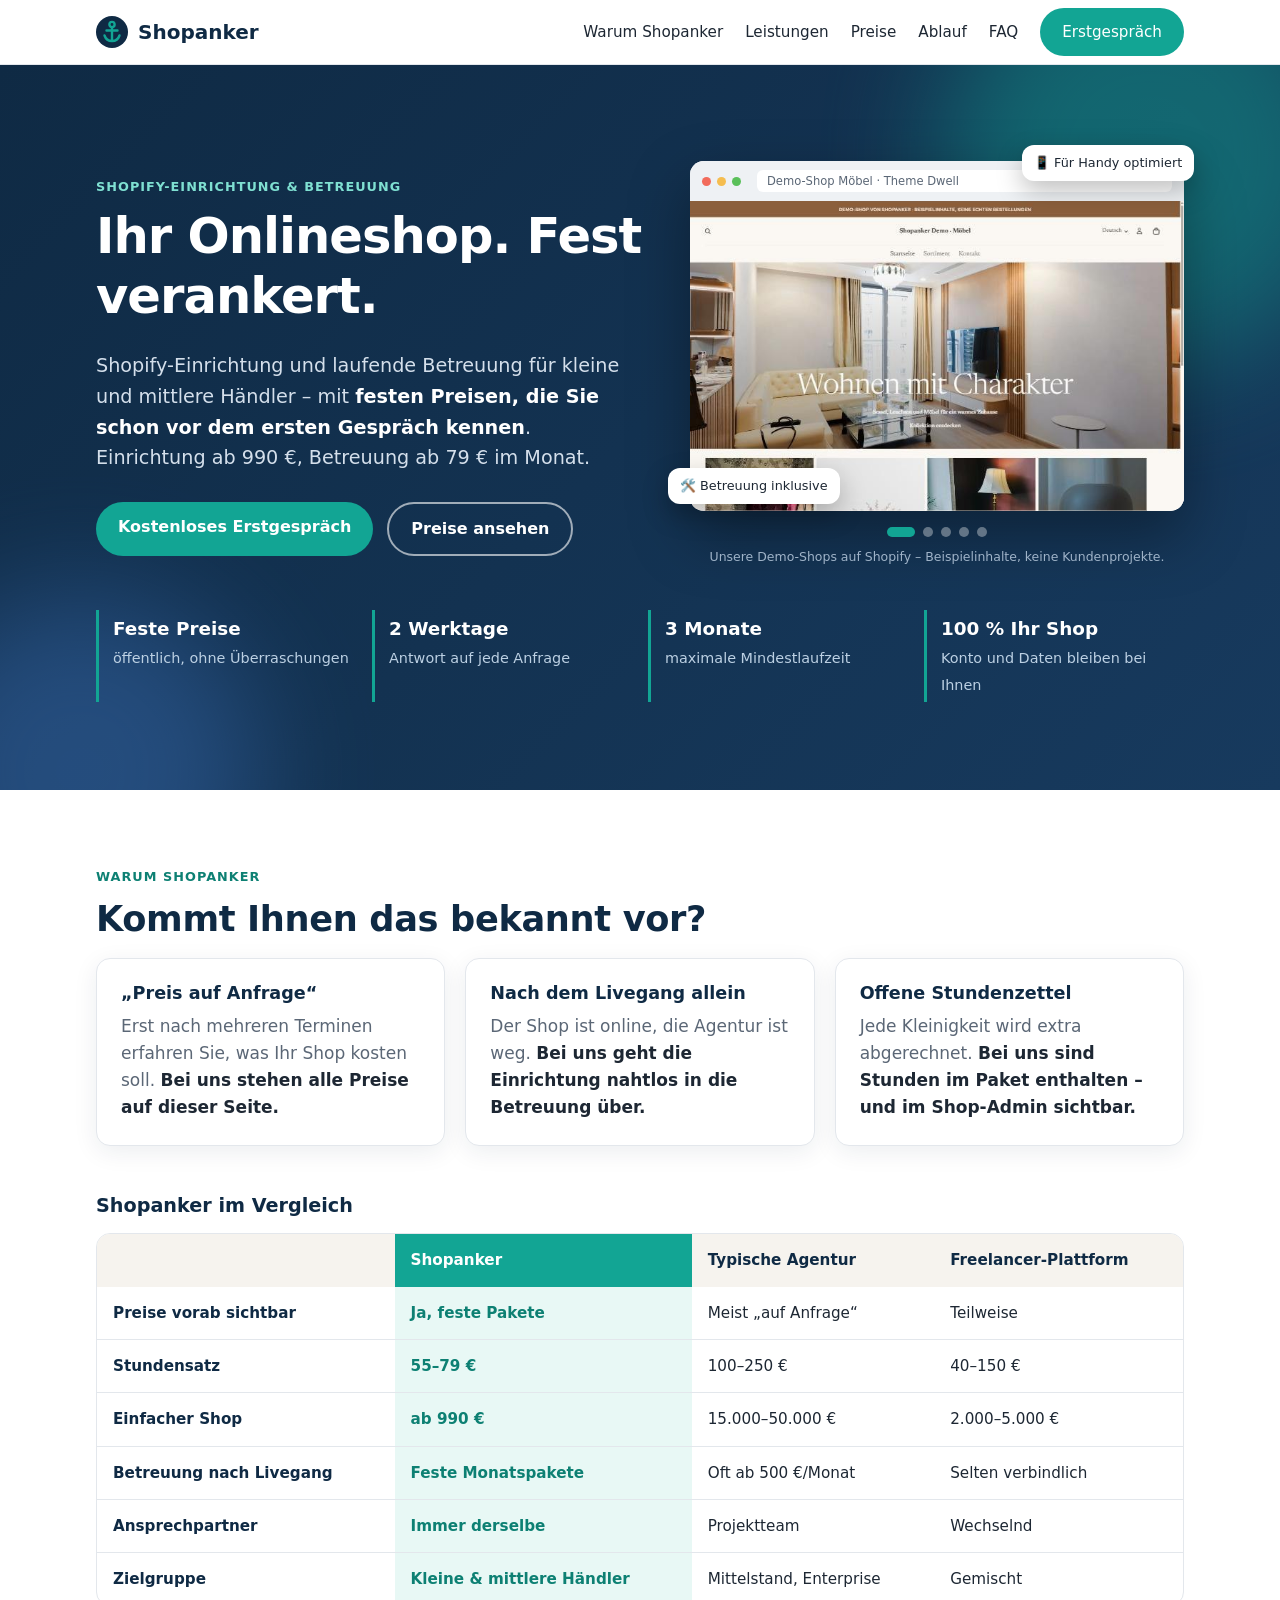
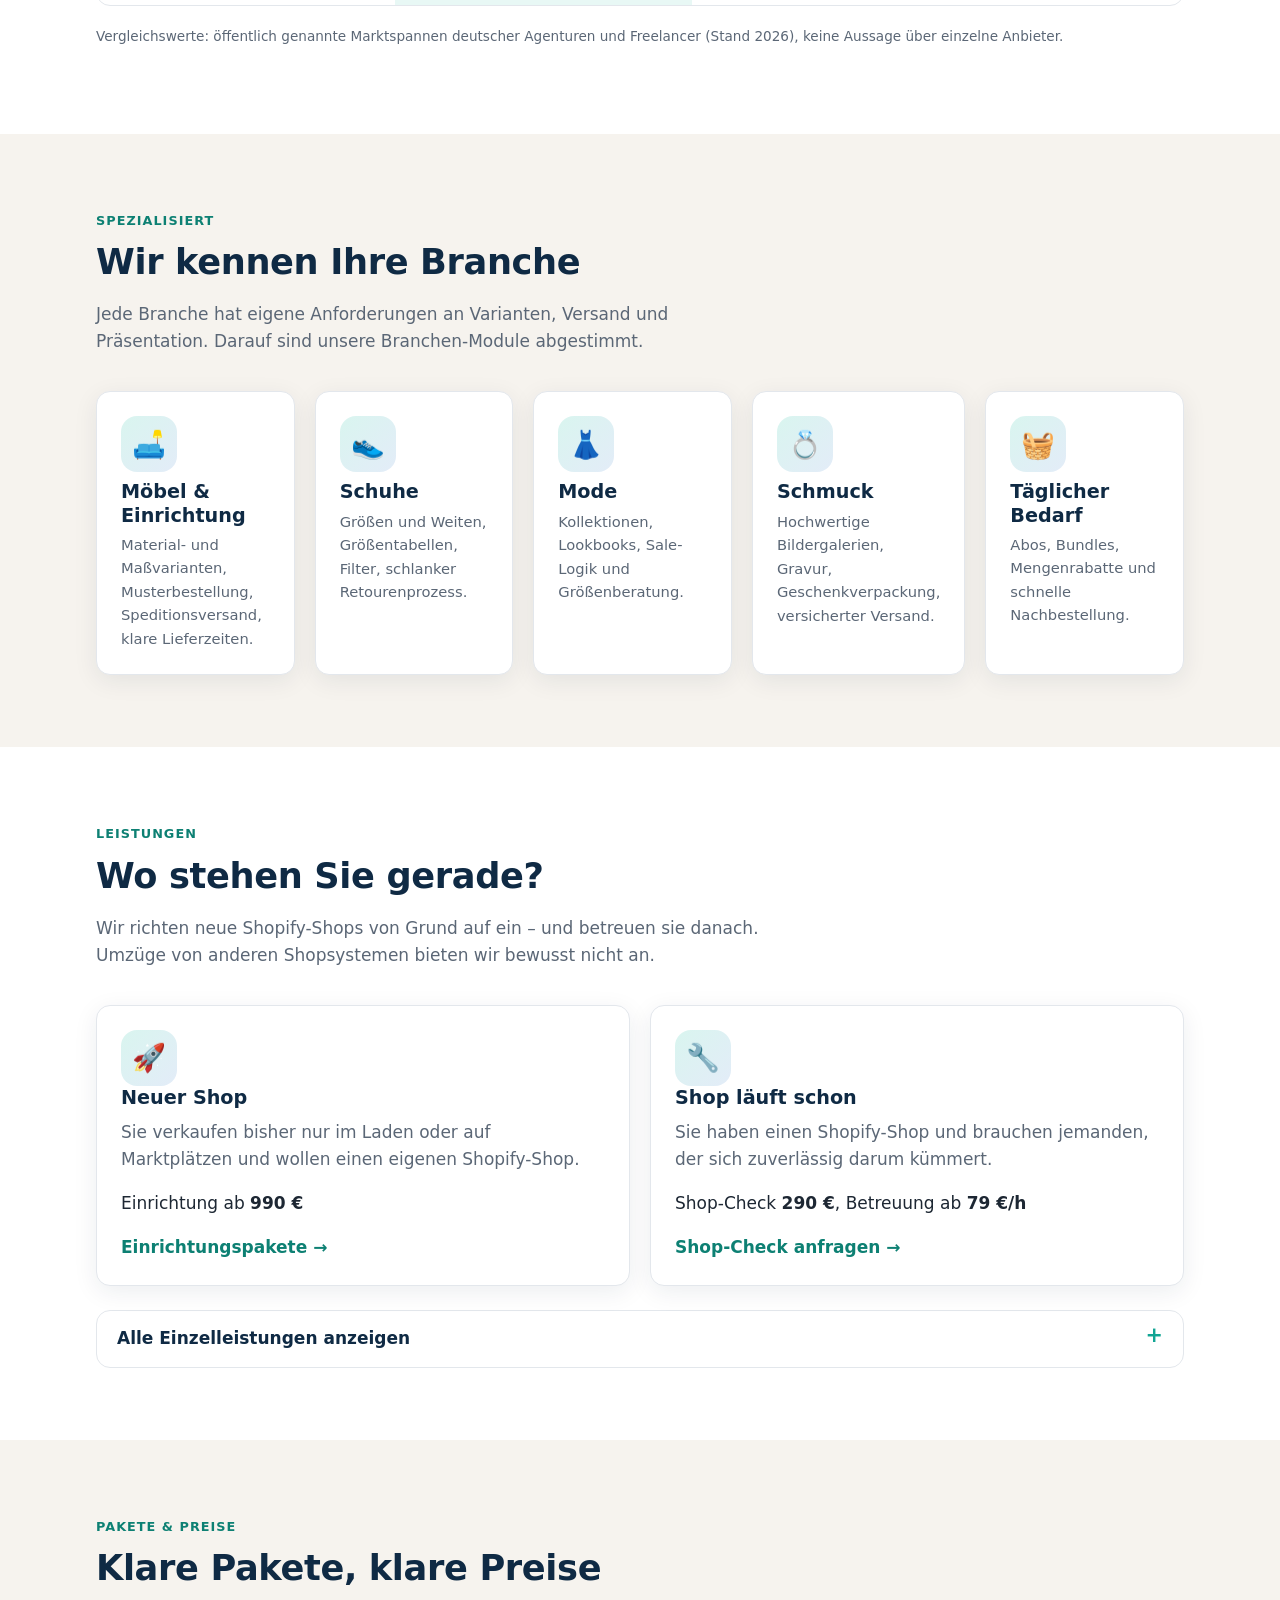
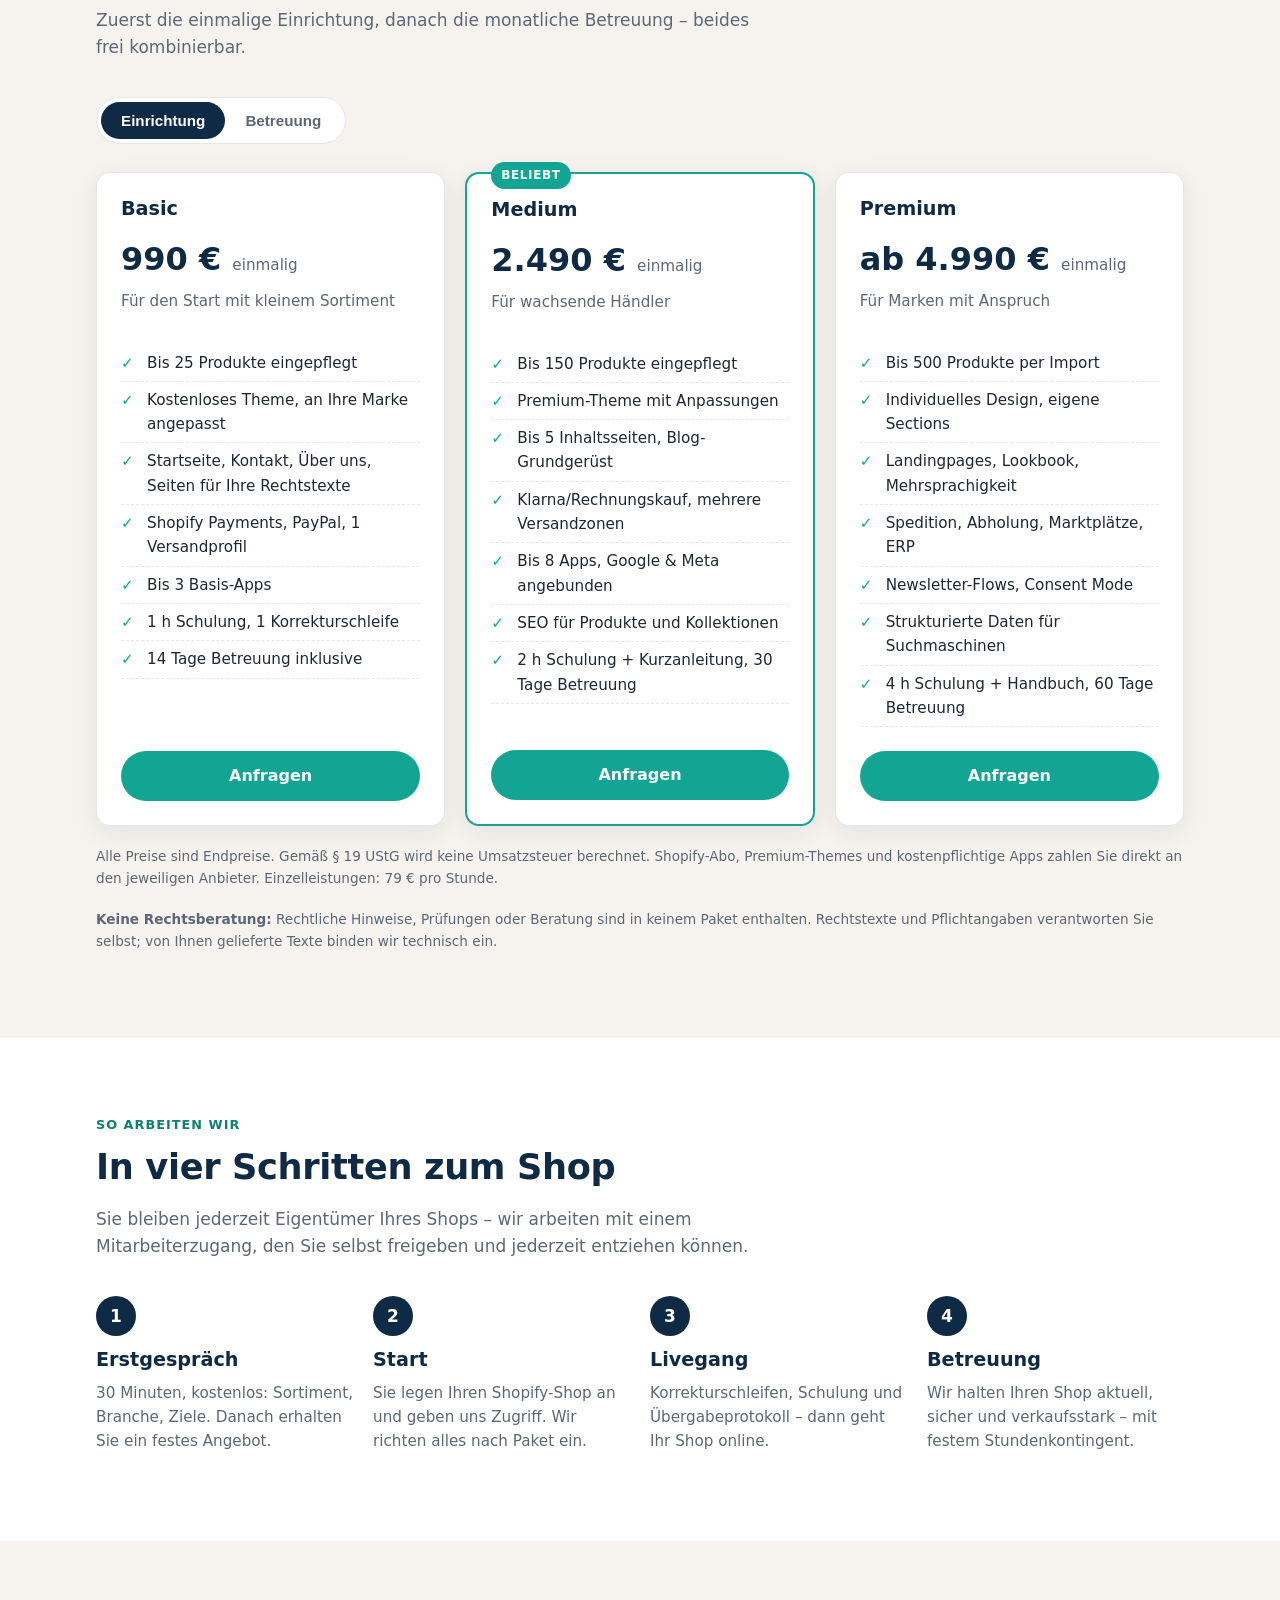
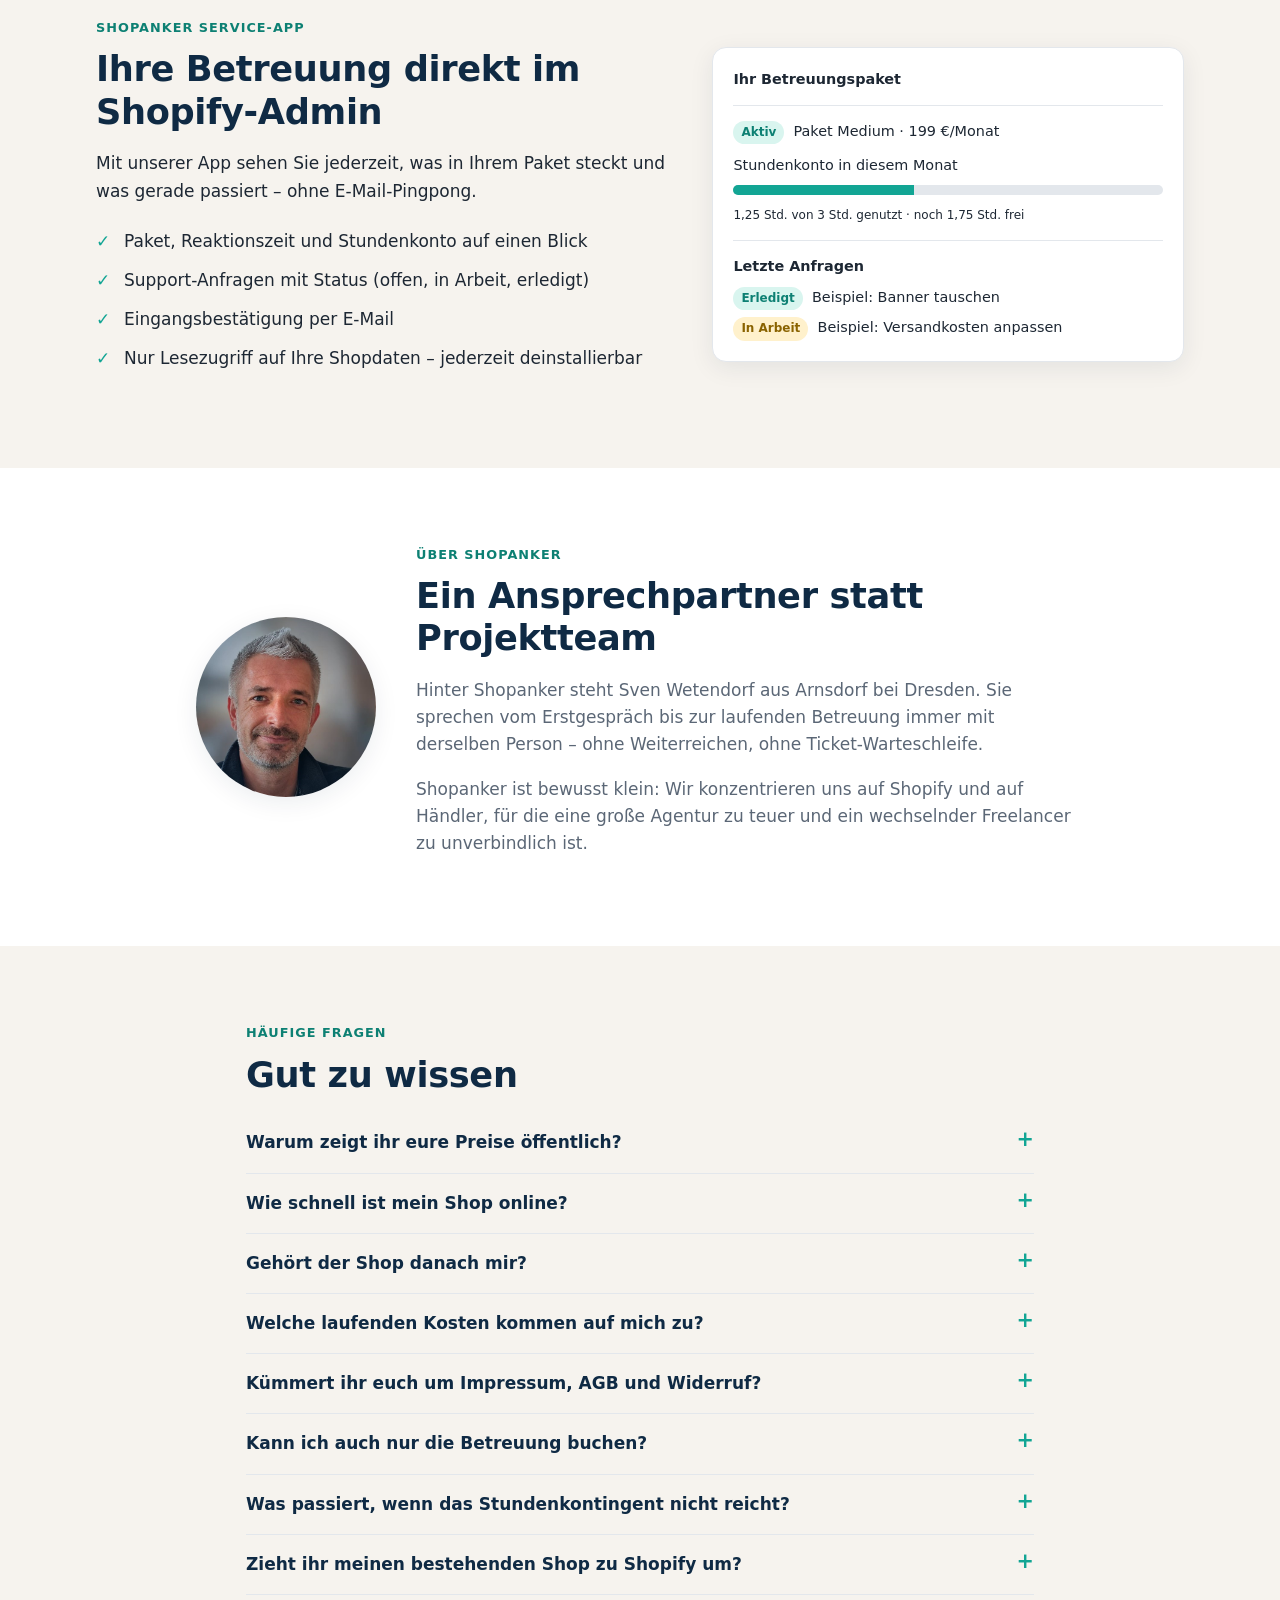
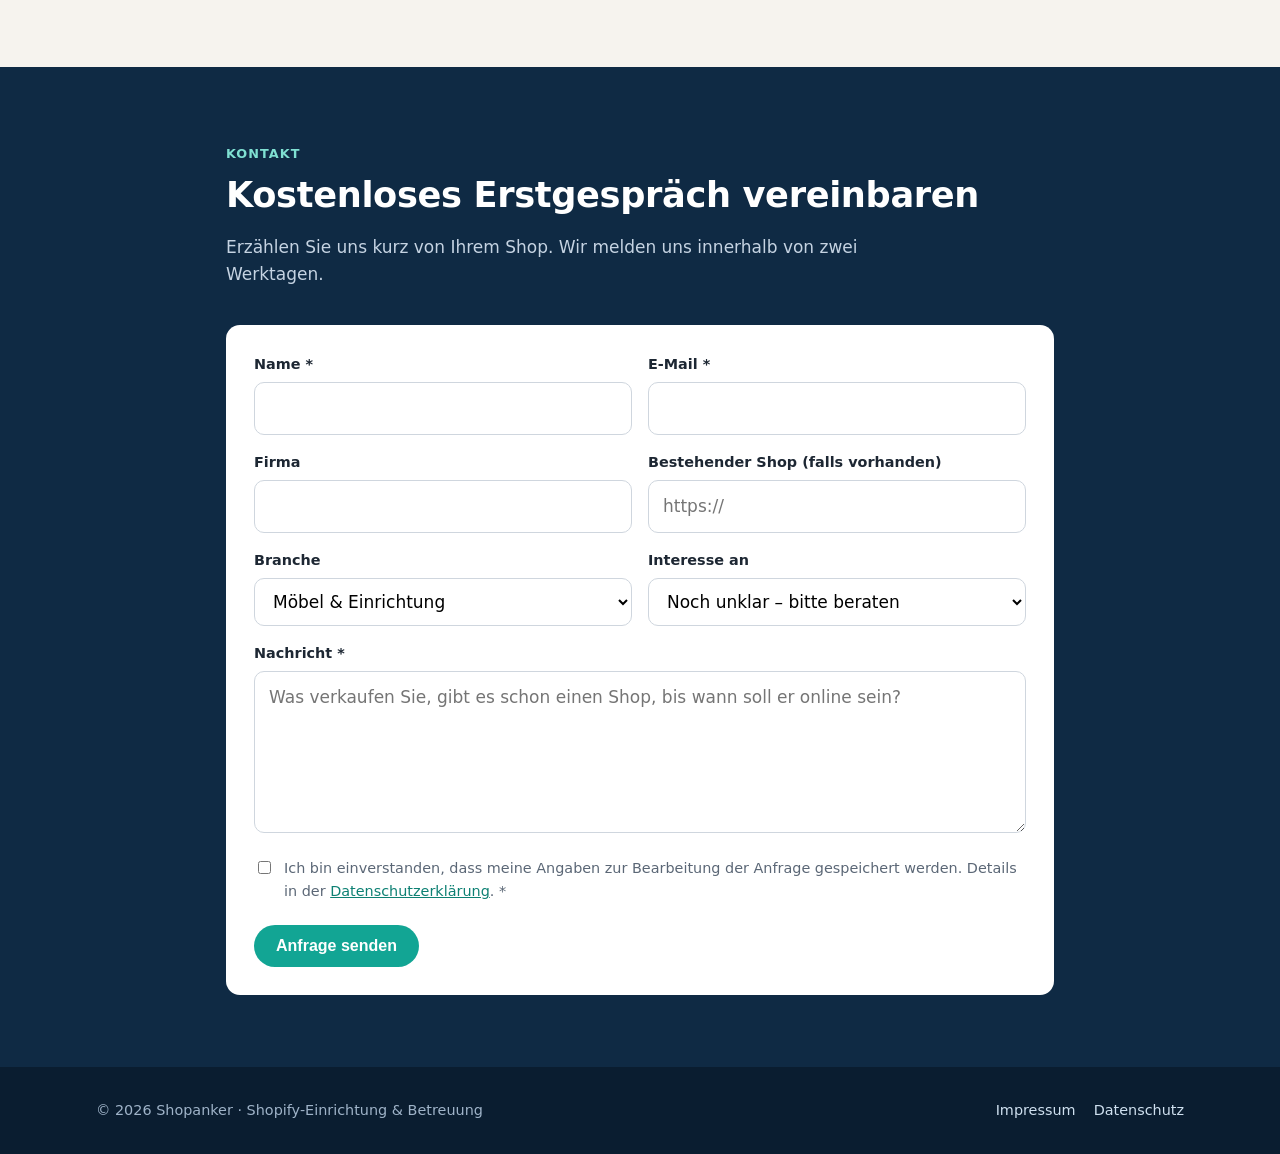
==== index.html @ 1b74cfa7 "Porträt gespiegelt Co-Authored-By: Claude Opus 5.5 <noreply@anthropic.com>" ====
<!doctype html>
<html lang="de">
<head>
  <meta charset="utf-8">
  <meta name="viewport" content="width=device-width, initial-scale=1">
  <title>Shopanker – Shopify-Shops einrichten & betreuen</title>
  <meta name="description" content="Shopanker richtet Ihren Shopify-Shop ein und betreut ihn danach zuverlässig – mit festen Paketpreisen. Spezialisiert auf Möbel, Schuhe, Mode, Schmuck und Dinge des täglichen Bedarfs.">
  <meta name="theme-color" content="#0f2a44">
  <!-- noindex entfernen, sobald Impressum und Datenschutz vollständig sind -->
  <meta name="robots" content="noindex">
  <link rel="icon" href="favicon.svg" type="image/svg+xml">
  <link rel="stylesheet" href="style.css?v=4">
  <meta property="og:type" content="website">
  <meta property="og:locale" content="de_DE">
  <meta property="og:title" content="Shopanker – Shopify-Shops einrichten & betreuen zu festen Preisen">
  <meta property="og:description" content="Shopify-Einrichtung ab 990 €, Betreuung ab 79 €/Monat. Transparente Pakete für Möbel, Schuhe, Mode, Schmuck und Dinge des täglichen Bedarfs.">
  <meta property="og:url" content="https://sven6678.github.io/shopanker-website/">
  <script type="application/ld+json">
  {
    "@context": "https://schema.org",
    "@type": "ProfessionalService",
    "name": "Shopanker",
    "description": "Einrichtung und Betreuung von Shopify-Onlineshops zu festen Paketpreisen.",
    "url": "https://sven6678.github.io/shopanker-website/",
    "areaServed": ["DE", "AT", "CH"],
    "priceRange": "79 € – 4.990 €",
    "makesOffer": [
      {"@type": "Offer", "name": "Shopify-Einrichtung Basic", "price": "990", "priceCurrency": "EUR"},
      {"@type": "Offer", "name": "Shopify-Einrichtung Medium", "price": "2490", "priceCurrency": "EUR"},
      {"@type": "Offer", "name": "Shopify-Betreuung Basic", "price": "79", "priceCurrency": "EUR"},
      {"@type": "Offer", "name": "Shopify-Betreuung Medium", "price": "199", "priceCurrency": "EUR"},
      {"@type": "Offer", "name": "Shopify-Betreuung Premium", "price": "449", "priceCurrency": "EUR"}
    ]
  }
  </script>
</head>
<body>
<a class="skip" href="#top">Zum Inhalt springen</a>

<header class="site-header">
  <div class="wrap">
    <a class="logo" href="#top" aria-label="Shopanker Startseite">
      <svg viewBox="0 0 32 32" aria-hidden="true"><circle cx="16" cy="16" r="16" fill="#0f2a44"/><g fill="none" stroke="#12a594" stroke-width="2.4" stroke-linecap="round"><circle cx="16" cy="8.5" r="2.6"/><path d="M16 11.2v13.3M10.5 14.5h11M8.5 19.5c1.2 3.6 4.2 5.5 7.5 5.5s6.3-1.9 7.5-5.5"/></g></svg>
      Shopanker
    </a>
    <button class="nav-toggle" aria-label="Menü öffnen" aria-expanded="false" aria-controls="nav">☰</button>
    <nav class="nav" id="nav">
      <a href="#vergleich">Warum Shopanker</a>
      <a href="#leistungen">Leistungen</a>
      <a href="#pakete">Preise</a>
      <a href="#ablauf">Ablauf</a>
      <a href="#faq">FAQ</a>
      <a class="btn" href="#kontakt">Erstgespräch</a>
    </nav>
  </div>
</header>

<main id="top">

<section class="hero">
  <div class="blob b1" aria-hidden="true"></div><div class="blob b2" aria-hidden="true"></div>
  <div class="wrap">
   <div class="hero-grid">
    <div>
    <span class="eyebrow" style="color:#7fe0d2">Shopify-Einrichtung & Betreuung</span>
    <h1>Ihr Onlineshop. Fest verankert.</h1>
    <p class="lead">Shopify-Einrichtung und laufende Betreuung für kleine und mittlere Händler – mit <strong style="color:#fff">festen Preisen, die Sie schon vor dem ersten Gespräch kennen</strong>. Einrichtung ab 990 €, Betreuung ab 79 € im Monat.</p>
    <div class="actions">
      <a class="btn" href="#kontakt">Kostenloses Erstgespräch</a>
      <a class="btn btn-ghost" href="#pakete">Preise ansehen</a>
    </div>
    </div>
    <div class="hero-visual">
      <figure class="browser slider" aria-roledescription="Karussell" aria-label="Demo-Shops von Shopanker">
        <div class="browser-bar"><i></i><i></i><i></i><span class="slide-label" aria-live="polite">Demo-Shop Möbel · Theme Dwell</span></div>
        <div class="slides">
          <img class="active" src="img/demo-moebel.jpg?v=2" width="692" height="433" alt="Startseite des Demo-Shops Möbel (Theme Dwell)" data-label="Demo-Shop Möbel · Theme Dwell">
          <img src="img/demo-schuhe.jpg?v=2" width="692" height="433" alt="Startseite des Demo-Shops Schuhe (Theme Horizon)" data-label="Demo-Shop Schuhe · Theme Horizon" loading="lazy">
          <img src="img/demo-mode.jpg?v=2" width="692" height="433" alt="Startseite des Demo-Shops Mode (Theme Horizon)" data-label="Demo-Shop Mode · Theme Horizon" loading="lazy">
          <img src="img/demo-schmuck.jpg?v=2" width="692" height="433" alt="Startseite des Demo-Shops Schmuck (Theme Dwell)" data-label="Demo-Shop Schmuck · Theme Dwell" loading="lazy">
          <img src="img/demo-alltag.jpg?v=2" width="692" height="433" alt="Startseite des Demo-Shops Täglicher Bedarf (Theme Horizon)" data-label="Demo-Shop Täglicher Bedarf · Theme Horizon" loading="lazy">
        </div>
      </figure>
      <div class="slide-dots" role="group" aria-label="Demo-Shop wählen">
        <button type="button" aria-label="Möbel" aria-current="true"></button>
        <button type="button" aria-label="Schuhe"></button>
        <button type="button" aria-label="Mode"></button>
        <button type="button" aria-label="Schmuck"></button>
        <button type="button" aria-label="Täglicher Bedarf"></button>
      </div>
      <p class="slide-note">Unsere Demo-Shops auf Shopify – Beispielinhalte, keine Kundenprojekte.</p>
      <div class="float f1" aria-hidden="true">📱 Für Handy optimiert</div>
      <div class="float f3" aria-hidden="true">🛠️ Betreuung inklusive</div>
    </div>
   </div>
    <ul class="trust">
      <li><strong>Feste Preise</strong><span>öffentlich, ohne Überraschungen</span></li>
      <li><strong>2 Werktage</strong><span>Antwort auf jede Anfrage</span></li>
      <li><strong>3 Monate</strong><span>maximale Mindestlaufzeit</span></li>
      <li><strong>100 % Ihr Shop</strong><span>Konto und Daten bleiben bei Ihnen</span></li>
    </ul>
  </div>
</section>

<section id="vergleich">
  <div class="wrap">
    <span class="eyebrow">Warum Shopanker</span>
    <h2>Kommt Ihnen das bekannt vor?</h2>
    <div class="grid grid-3 pains">
      <div class="card"><h3>„Preis auf Anfrage“</h3><p>Erst nach mehreren Terminen erfahren Sie, was Ihr Shop kosten soll. <strong>Bei uns stehen alle Preise auf dieser Seite.</strong></p></div>
      <div class="card"><h3>Nach dem Livegang allein</h3><p>Der Shop ist online, die Agentur ist weg. <strong>Bei uns geht die Einrichtung nahtlos in die Betreuung über.</strong></p></div>
      <div class="card"><h3>Offene Stundenzettel</h3><p>Jede Kleinigkeit wird extra abgerechnet. <strong>Bei uns sind Stunden im Paket enthalten – und im Shop-Admin sichtbar.</strong></p></div>
    </div>

    <h3 style="margin-top:48px">Shopanker im Vergleich</h3>
    <div class="table-wrap">
      <table class="compare">
        <thead>
          <tr><th></th><th class="us">Shopanker</th><th>Typische Agentur</th><th>Freelancer-Plattform</th></tr>
        </thead>
        <tbody>
          <tr><th>Preise vorab sichtbar</th><td class="us">Ja, feste Pakete</td><td>Meist „auf Anfrage“</td><td>Teilweise</td></tr>
          <tr><th>Stundensatz</th><td class="us">55–79 €</td><td>100–250 €</td><td>40–150 €</td></tr>
          <tr><th>Einfacher Shop</th><td class="us">ab 990 €</td><td>15.000–50.000 €</td><td>2.000–5.000 €</td></tr>
          <tr><th>Betreuung nach Livegang</th><td class="us">Feste Monatspakete</td><td>Oft ab 500 €/Monat</td><td>Selten verbindlich</td></tr>
          <tr><th>Ansprechpartner</th><td class="us">Immer derselbe</td><td>Projektteam</td><td>Wechselnd</td></tr>
          <tr><th>Zielgruppe</th><td class="us">Kleine &amp; mittlere Händler</td><td>Mittelstand, Enterprise</td><td>Gemischt</td></tr>
        </tbody>
      </table>
    </div>
    <p class="note">Vergleichswerte: öffentlich genannte Marktspannen deutscher Agenturen und Freelancer (Stand 2026), keine Aussage über einzelne Anbieter.</p>
  </div>
</section>

<section id="branchen" class="bg-sand">
  <div class="wrap">
    <span class="eyebrow">Spezialisiert</span>
    <h2>Wir kennen Ihre Branche</h2>
    <p class="section-intro">Jede Branche hat eigene Anforderungen an Varianten, Versand und Präsentation. Darauf sind unsere Branchen-Module abgestimmt.</p>
    <div class="grid grid-5">
      <div class="card branch"><div class="icon">🛋️</div><h3>Möbel & Einrichtung</h3><p>Material- und Maßvarianten, Musterbestellung, Speditionsversand, klare Lieferzeiten.</p></div>
      <div class="card branch"><div class="icon">👟</div><h3>Schuhe</h3><p>Größen und Weiten, Größentabellen, Filter, schlanker Retourenprozess.</p></div>
      <div class="card branch"><div class="icon">👗</div><h3>Mode</h3><p>Kollektionen, Lookbooks, Sale-Logik und Größenberatung.</p></div>
      <div class="card branch"><div class="icon">💍</div><h3>Schmuck</h3><p>Hochwertige Bildergalerien, Gravur, Geschenkverpackung, versicherter Versand.</p></div>
      <div class="card branch"><div class="icon">🧺</div><h3>Täglicher Bedarf</h3><p>Abos, Bundles, Mengenrabatte und schnelle Nachbestellung.</p></div>
    </div>
  </div>
</section>

<section id="leistungen">
  <div class="wrap">
    <span class="eyebrow">Leistungen</span>
    <h2>Wo stehen Sie gerade?</h2>
    <p class="section-intro">Wir richten neue Shopify-Shops von Grund auf ein – und betreuen sie danach. Umzüge von anderen Shopsystemen bieten wir bewusst nicht an.</p>
    <div class="grid grid-2">
      <div class="card situation">
        <div class="icon">🚀</div>
        <h3>Neuer Shop</h3>
        <p>Sie verkaufen bisher nur im Laden oder auf Marktplätzen und wollen einen eigenen Shopify-Shop.</p>
        <p class="from">Einrichtung ab <strong>990 €</strong></p>
        <a href="#pakete">Einrichtungspakete →</a>
      </div>
      <div class="card situation">
        <div class="icon">🔧</div>
        <h3>Shop läuft schon</h3>
        <p>Sie haben einen Shopify-Shop und brauchen jemanden, der sich zuverlässig darum kümmert.</p>
        <p class="from">Shop-Check <strong>290 €</strong>, Betreuung ab <strong>79 €/h</strong></p>
        <a href="#kontakt" data-paket="Shop-Check">Shop-Check anfragen →</a>
      </div>
    </div>
    <details class="extras">
      <summary>Alle Einzelleistungen anzeigen</summary>
      <ul>
        <li>Arbeitsstunde ohne Paket: 79 €</li>
        <li>Produkt-Import pro 100 Produkte (CSV): 150 €</li>
        <li>Shop-Check mit schriftlichem Bericht (Technik, Ladezeit, Struktur): 290 €</li>
        <li>Zusätzliche Sprache oder zusätzlicher Markt: ab 390 €</li>
        <li>Produktfotos freistellen: ab 2 € pro Bild</li>
        <li>Einsatz am Wochenende: +50 %</li>
      </ul>
    </details>
  </div>
</section>

<section id="pakete" class="bg-sand">
  <div class="wrap">
    <span class="eyebrow">Pakete & Preise</span>
    <h2>Klare Pakete, klare Preise</h2>
    <p class="section-intro">Zuerst die einmalige Einrichtung, danach die monatliche Betreuung – beides frei kombinierbar.</p>

    <div class="tabs" role="tablist" aria-label="Paketart">
      <button role="tab" id="tab-setup" aria-selected="true" aria-controls="panel-setup">Einrichtung</button>
      <button role="tab" id="tab-care" aria-selected="false" aria-controls="panel-care">Betreuung</button>
    </div>

    <div id="panel-setup" role="tabpanel" aria-labelledby="tab-setup">
      <div class="grid grid-3">
        <div class="card price-card">
          <h3>Basic</h3>
          <div class="price">990 € <small>einmalig</small></div>
          <p class="for">Für den Start mit kleinem Sortiment</p>
          <ul>
            <li>Bis 25 Produkte eingepflegt</li>
            <li>Kostenloses Theme, an Ihre Marke angepasst</li>
            <li>Startseite, Kontakt, Über uns, Seiten für Ihre Rechtstexte</li>
            <li>Shopify Payments, PayPal, 1 Versandprofil</li>
            <li>Bis 3 Basis-Apps</li>
            <li>1 h Schulung, 1 Korrekturschleife</li>
            <li>14 Tage Betreuung inklusive</li>
          </ul>
          <a class="btn" href="#kontakt" data-paket="Einrichtung Basic">Anfragen</a>
        </div>
        <div class="card price-card featured">
          <span class="badge">Beliebt</span>
          <h3>Medium</h3>
          <div class="price">2.490 € <small>einmalig</small></div>
          <p class="for">Für wachsende Händler</p>
          <ul>
            <li>Bis 150 Produkte eingepflegt</li>
            <li>Premium-Theme mit Anpassungen</li>
            <li>Bis 5 Inhaltsseiten, Blog-Grundgerüst</li>
            <li>Klarna/Rechnungskauf, mehrere Versandzonen</li>
            <li>Bis 8 Apps, Google & Meta angebunden</li>
            <li>SEO für Produkte und Kollektionen</li>
            <li>2 h Schulung + Kurzanleitung, 30 Tage Betreuung</li>
          </ul>
          <a class="btn" href="#kontakt" data-paket="Einrichtung Medium">Anfragen</a>
        </div>
        <div class="card price-card">
          <h3>Premium</h3>
          <div class="price">ab 4.990 € <small>einmalig</small></div>
          <p class="for">Für Marken mit Anspruch</p>
          <ul>
            <li>Bis 500 Produkte per Import</li>
            <li>Individuelles Design, eigene Sections</li>
            <li>Landingpages, Lookbook, Mehrsprachigkeit</li>
            <li>Spedition, Abholung, Marktplätze, ERP</li>
            <li>Newsletter-Flows, Consent Mode</li>
            <li>Strukturierte Daten für Suchmaschinen</li>
            <li>4 h Schulung + Handbuch, 60 Tage Betreuung</li>
          </ul>
          <a class="btn" href="#kontakt" data-paket="Einrichtung Premium">Anfragen</a>
        </div>
      </div>
    </div>

    <div id="panel-care" role="tabpanel" aria-labelledby="tab-care" hidden>
      <div class="grid grid-3">
        <div class="card price-card">
          <h3>Basic</h3>
          <div class="price">79 € <small>/ Monat</small></div>
          <p class="for">Reaktionszeit: 3 Werktage</p>
          <ul>
            <li>1 Stunde Arbeitszeit pro Monat</li>
            <li>Monitoring: Shop online, Fehler, Apps</li>
            <li>Monatliche Prüfung von Theme und Apps</li>
            <li>Prüfung auf defekte Links und Fehlerseiten</li>
            <li>Zusatzstunden 65 €</li>
          </ul>
          <a class="btn" href="#kontakt" data-paket="Betreuung Basic">Anfragen</a>
        </div>
        <div class="card price-card featured">
          <span class="badge">Beliebt</span>
          <h3>Medium</h3>
          <div class="price">199 € <small>/ Monat</small></div>
          <p class="for">Reaktionszeit: 1 Werktag</p>
          <ul>
            <li>3 Stunden Arbeitszeit pro Monat</li>
            <li>Monitoring inkl. Lager und Bestellungen</li>
            <li>Theme-Updates einspielen</li>
            <li>Bis 20 Produkte pro Monat pflegen</li>
            <li>Monatsbericht, kleine SEO-Pflege</li>
            <li>Zusatzstunden 60 €</li>
          </ul>
          <a class="btn" href="#kontakt" data-paket="Betreuung Medium">Anfragen</a>
        </div>
        <div class="card price-card">
          <h3>Premium</h3>
          <div class="price">449 € <small>/ Monat</small></div>
          <p class="for">Reaktionszeit: 4 Stunden (werktags)</p>
          <ul>
            <li>7 Stunden Arbeitszeit pro Monat</li>
            <li>Tagesreport, Umsatz- und Conversion-Trend</li>
            <li>Updates mit Test auf Theme-Kopie</li>
            <li>Bis 60 Produkte, Saison-Kampagnen</li>
            <li>Monatsbericht + 30-Minuten-Call</li>
            <li>SEO & 1 Newsletter-Kampagne pro Monat</li>
            <li>Zusatzstunden 55 €</li>
          </ul>
          <a class="btn" href="#kontakt" data-paket="Betreuung Premium">Anfragen</a>
        </div>
      </div>
      <p class="note">Betreuung: Mindestlaufzeit 3 Monate, danach monatlich kündbar.</p>
    </div>

    <p class="note">Alle Preise sind Endpreise. Gemäß § 19 UStG wird keine Umsatzsteuer berechnet. Shopify-Abo, Premium-Themes und kostenpflichtige Apps zahlen Sie direkt an den jeweiligen Anbieter. Einzelleistungen: 79 € pro Stunde.</p>
    <p class="note"><strong>Keine Rechtsberatung:</strong> Rechtliche Hinweise, Prüfungen oder Beratung sind in keinem Paket enthalten. Rechtstexte und Pflichtangaben verantworten Sie selbst; von Ihnen gelieferte Texte binden wir technisch ein.</p>
  </div>
</section>

<section id="ablauf">
  <div class="wrap">
    <span class="eyebrow">So arbeiten wir</span>
    <h2>In vier Schritten zum Shop</h2>
    <p class="section-intro">Sie bleiben jederzeit Eigentümer Ihres Shops – wir arbeiten mit einem Mitarbeiterzugang, den Sie selbst freigeben und jederzeit entziehen können.</p>
    <div class="steps">
      <div class="step"><h3>Erstgespräch</h3><p>30 Minuten, kostenlos: Sortiment, Branche, Ziele. Danach erhalten Sie ein festes Angebot.</p></div>
      <div class="step"><h3>Start</h3><p>Sie legen Ihren Shopify-Shop an und geben uns Zugriff. Wir richten alles nach Paket ein.</p></div>
      <div class="step"><h3>Livegang</h3><p>Korrekturschleifen, Schulung und Übergabeprotokoll – dann geht Ihr Shop online.</p></div>
      <div class="step"><h3>Betreuung</h3><p>Wir halten Ihren Shop aktuell, sicher und verkaufsstark – mit festem Stundenkontingent.</p></div>
    </div>
  </div>
</section>

<section id="app" class="bg-sand">
  <div class="wrap app-box">
    <div>
      <span class="eyebrow">Shopanker Service-App</span>
      <h2>Ihre Betreuung direkt im Shopify-Admin</h2>
      <p>Mit unserer App sehen Sie jederzeit, was in Ihrem Paket steckt und was gerade passiert – ohne E-Mail-Pingpong.</p>
      <ul class="check-list">
        <li>Paket, Reaktionszeit und Stundenkonto auf einen Blick</li>
        <li>Support-Anfragen mit Status (offen, in Arbeit, erledigt)</li>
        <li>Eingangsbestätigung per E-Mail</li>
        <li>Nur Lesezugriff auf Ihre Shopdaten – jederzeit deinstallierbar</li>
      </ul>
    </div>
    <div class="mock" aria-hidden="true">
      <strong>Ihr Betreuungspaket</strong>
      <hr>
      <span class="pill">Aktiv</span> &nbsp;Paket Medium · 199 €/Monat
      <p style="margin:10px 0 0">Stundenkonto in diesem Monat</p>
      <div class="bar"><span></span></div>
      <small>1,25 Std. von 3 Std. genutzt · noch 1,75 Std. frei</small>
      <hr>
      <strong>Letzte Anfragen</strong>
      <p style="margin:8px 0 0"><span class="pill">Erledigt</span> &nbsp;Beispiel: Banner tauschen</p>
      <p style="margin:6px 0 0"><span class="pill" style="background:#fff1cc;color:#8a6300">In Arbeit</span> &nbsp;Beispiel: Versandkosten anpassen</p>
    </div>
  </div>
</section>

<section id="ueber">
  <div class="wrap about">
    <div class="avatar"><img src="img/sven-wetendorf.jpg?v=2" width="600" height="600" alt="Sven Wetendorf, Shopanker" loading="lazy"></div>
    <div>
      <span class="eyebrow">Über Shopanker</span>
      <h2>Ein Ansprechpartner statt Projektteam</h2>
      <p>Hinter Shopanker steht Sven Wetendorf aus Arnsdorf bei Dresden. Sie sprechen vom Erstgespräch bis zur laufenden Betreuung immer mit derselben Person – ohne Weiterreichen, ohne Ticket-Warteschleife.</p>
      <p>Shopanker ist bewusst klein: Wir konzentrieren uns auf Shopify und auf Händler, für die eine große Agentur zu teuer und ein wechselnder Freelancer zu unverbindlich ist.</p>
    </div>
  </div>
</section>

<section id="faq" class="bg-sand">
  <div class="wrap" style="max-width:820px">
    <span class="eyebrow">Häufige Fragen</span>
    <h2>Gut zu wissen</h2>
    <details><summary>Warum zeigt ihr eure Preise öffentlich?</summary><p>Weil Sie vor dem ersten Gespräch wissen sollen, ob es passt. Die Pakete decken die üblichen Anforderungen ab. Gibt es Besonderheiten, nennen wir den Aufpreis schriftlich, bevor wir starten.</p></details>
    <details><summary>Wie schnell ist mein Shop online?</summary><p>Je nach Paket etwa 1–2 Wochen (Basic), 3–4 Wochen (Medium) oder 6–8 Wochen (Premium) – vorausgesetzt, Produktdaten, Bilder und Texte liegen vor.</p></details>
    <details><summary>Gehört der Shop danach mir?</summary><p>Ja. Sie legen den Shopify-Shop selbst an und zahlen das Shopify-Abo direkt. Wir arbeiten nur mit einem Zugang, den Sie freigeben und jederzeit entziehen können.</p></details>
    <details><summary>Welche laufenden Kosten kommen auf mich zu?</summary><p>Das Shopify-Abo (je nach Tarif), gegebenenfalls ein Premium-Theme und kostenpflichtige Apps. Wir empfehlen nur, was sich für Ihren Shop wirklich lohnt, und nennen die Kosten vorher.</p></details>
    <details><summary>Kümmert ihr euch um Impressum, AGB und Widerruf?</summary><p>Nein. Rechtliche Hinweise, Prüfungen oder Beratung übernehmen wir in keinem Paket. Für Rechtstexte und gesetzliche Pflichtangaben in Ihrem Shop sind Sie selbst verantwortlich – wir empfehlen dafür einen Rechtstexte-Dienst oder eine Kanzlei. Die Texte, die Sie uns liefern, binden wir technisch in den Shop ein.</p></details>
    <details><summary>Kann ich auch nur die Betreuung buchen?</summary><p>Ja. Wenn Ihr Shop schon läuft, starten wir mit einem Shop-Check und übernehmen danach die Betreuung.</p></details>
    <details><summary>Was passiert, wenn das Stundenkontingent nicht reicht?</summary><p>Zusätzliche Stunden rechnen wir zum vergünstigten Satz Ihres Pakets ab – immer nach Rücksprache. Nicht genutzte Stunden verfallen zum Monatsende.</p></details>
    <details><summary>Zieht ihr meinen bestehenden Shop zu Shopify um?</summary><p>Nein. Wir richten ausschließlich neue Shopify-Shops ein und betreuen bestehende Shopify-Shops. Umzüge von WooCommerce, Shopware, Etsy oder anderen Systemen bieten wir nicht an.</p></details>
  </div>
</section>

<section id="kontakt" class="contact">
  <div class="wrap" style="max-width:860px">
    <span class="eyebrow" style="color:#7fe0d2">Kontakt</span>
    <h2>Kostenloses Erstgespräch vereinbaren</h2>
    <p class="section-intro">Erzählen Sie uns kurz von Ihrem Shop. Wir melden uns innerhalb von zwei Werktagen.</p>

    <!-- Formulardienst: FormSubmit (formsubmit.co) -->
    <form class="form" id="kontakt-form" name="kontakt" method="POST" action="https://formsubmit.co/c58640b699d4433c2eaa0a36587611e7" data-ready="true">
      <input type="hidden" name="_subject" value="Neue Anfrage über shopanker-Website">
      <input type="hidden" name="_next" value="https://sven6678.github.io/shopanker-website/danke.html">
      <input type="hidden" name="_template" value="table">
      <input type="hidden" name="_captcha" value="false">
      <p class="hp"><label>Nicht ausfüllen: <input name="_honey" tabindex="-1" autocomplete="off"></label></p>
      <div class="full" id="form-hinweis" hidden style="background:#fff4d6;border:1px solid #f0d58a;border-radius:10px;padding:12px 14px">
        Das Formular wird gerade eingerichtet. Bitte schreiben Sie uns vorerst eine E-Mail (siehe <a href="impressum.html">Impressum</a>).
      </div>
      <div><label for="name">Name *</label><input id="name" name="name" required autocomplete="name"></div>
      <div><label for="email">E-Mail *</label><input id="email" name="email" type="email" required autocomplete="email"></div>
      <div><label for="firma">Firma</label><input id="firma" name="firma" autocomplete="organization"></div>
      <div><label for="shopurl">Bestehender Shop (falls vorhanden)</label><input id="shopurl" name="shop_url" type="url" placeholder="https://" autocomplete="url"></div>
      <div>
        <label for="branche">Branche</label>
        <select id="branche" name="branche">
          <option>Möbel & Einrichtung</option><option>Schuhe</option><option>Mode</option>
          <option>Schmuck</option><option>Täglicher Bedarf</option><option>Andere</option>
        </select>
      </div>
      <div>
        <label for="paket">Interesse an</label>
        <select id="paket" name="paket">
          <option>Noch unklar – bitte beraten</option>
          <option>Einrichtung Basic</option><option>Einrichtung Medium</option><option>Einrichtung Premium</option>
          <option>Betreuung Basic</option><option>Betreuung Medium</option><option>Betreuung Premium</option>
          <option>Shop-Check</option>
        </select>
      </div>
      <div class="full"><label for="nachricht">Nachricht *</label><textarea id="nachricht" name="nachricht" rows="5" required placeholder="Was verkaufen Sie, gibt es schon einen Shop, bis wann soll er online sein?"></textarea></div>
      <div class="full consent">
        <input type="checkbox" id="dsgvo" name="datenschutz" value="ja" required>
        <label for="dsgvo" style="font-weight:400">Ich bin einverstanden, dass meine Angaben zur Bearbeitung der Anfrage gespeichert werden. Details in der <a href="datenschutz.html">Datenschutzerklärung</a>. *</label>
      </div>
      <div class="full"><button class="btn" type="submit">Anfrage senden</button></div>
    </form>
  </div>
</section>

</main>

<div class="mobile-cta"><a class="btn" href="#kontakt">Kostenloses Erstgespräch</a></div>

<footer class="site-footer">
  <div class="wrap">
    <span>© 2026 Shopanker · Shopify-Einrichtung & Betreuung</span>
    <span><a href="impressum.html">Impressum</a><a href="datenschutz.html">Datenschutz</a></span>
  </div>
</footer>

<script>
  // Menü (mobil)
  const toggle = document.querySelector('.nav-toggle');
  const nav = document.getElementById('nav');
  toggle.addEventListener('click', () => {
    const open = nav.classList.toggle('open');
    toggle.setAttribute('aria-expanded', open);
  });
  nav.querySelectorAll('a').forEach(a => a.addEventListener('click', () => {
    nav.classList.remove('open'); toggle.setAttribute('aria-expanded', 'false');
  }));

  // Paket-Tabs
  const tabs = document.querySelectorAll('[role="tab"]');
  tabs.forEach(tab => tab.addEventListener('click', () => {
    tabs.forEach(t => {
      const sel = t === tab;
      t.setAttribute('aria-selected', sel);
      document.getElementById(t.getAttribute('aria-controls')).hidden = !sel;
    });
  }));

  // Hero-Slider: Demo-Shops
  const slides = [...document.querySelectorAll('.slides img')];
  const dots = [...document.querySelectorAll('.slide-dots button')];
  const label = document.querySelector('.slide-label');
  let slideIdx = 0, slideTimer = null;
  function showSlide(i) {
    slideIdx = (i + slides.length) % slides.length;
    slides.forEach((img, j) => img.classList.toggle('active', j === slideIdx));
    dots.forEach((d, j) => d.setAttribute('aria-current', j === slideIdx));
    label.textContent = slides[slideIdx].dataset.label;
  }
  dots.forEach((d, i) => d.addEventListener('click', () => { showSlide(i); clearInterval(slideTimer); }));
  if (!matchMedia('(prefers-reduced-motion: reduce)').matches) {
    slideTimer = setInterval(() => showSlide(slideIdx + 1), 4500);
  }

  // Einblenden beim Scrollen
  const reduce =matchMedia('(prefers-reduced-motion: reduce)').matches;
  if ('IntersectionObserver' in window && !reduce) {
    const els = document.querySelectorAll('section h2, .card, .step, .table-wrap, .about, details');
    els.forEach(el => el.classList.add('reveal'));
    const io = new IntersectionObserver(entries => entries.forEach(e => {
      if (e.isIntersecting) { e.target.classList.add('in'); io.unobserve(e.target); }
    }), { threshold: 0.12 });
    els.forEach(el => io.observe(el));
  }

  // Solange kein Formulardienst eingetragen ist: Hinweis statt Absenden
  const form = document.getElementById('kontakt-form');
  form.addEventListener('submit', (e) => {
    if (form.dataset.ready !== 'true') {
      e.preventDefault();
      document.getElementById('form-hinweis').hidden = false;
    }
  });

  // „Anfragen“ füllt das Paket im Formular vor
  document.querySelectorAll('[data-paket]').forEach(b => b.addEventListener('click', () => {
    document.getElementById('paket').value = b.dataset.paket;
  }));
</script>
</body>
</html>
---- style.css ----
:root {
  --navy: #0f2a44;
  --navy-2: #173a5e;
  --teal: #12a594;
  --teal-dark: #0d8073;
  --sand: #f6f3ee;
  --text: #1d2733;
  --muted: #5b6776;
  --line: #e3e7ec;
  --white: #ffffff;
  --radius: 14px;
  --shadow: 0 6px 24px rgba(15, 42, 68, 0.08);
  --max: 1120px;
}

* { box-sizing: border-box; }
html { scroll-behavior: smooth; }
body {
  margin: 0;
  font-family: system-ui, -apple-system, "Segoe UI", Roboto, "Helvetica Neue", Arial, sans-serif;
  color: var(--text);
  background: var(--white);
  line-height: 1.6;
  font-size: 17px;
}
img, svg { max-width: 100%; }
a { color: var(--teal-dark); }
h1, h2, h3 { line-height: 1.2; color: var(--navy); margin: 0 0 0.5em; }
h1 { font-size: clamp(2rem, 4.5vw, 3.1rem); letter-spacing: -0.02em; }
h2 { font-size: clamp(1.6rem, 3vw, 2.2rem); letter-spacing: -0.01em; }
h3 { font-size: 1.2rem; }
p { margin: 0 0 1em; }

.wrap { max-width: var(--max); margin: 0 auto; padding: 0 16px; }
section { padding: 72px 0; }
.section-intro { max-width: 680px; color: var(--muted); margin-bottom: 36px; }
.eyebrow {
  display: inline-block; font-size: 0.8rem; font-weight: 700; letter-spacing: 0.08em;
  text-transform: uppercase; color: var(--teal-dark); margin-bottom: 10px;
}

/* Header */
.site-header {
  position: sticky; top: 0; z-index: 10; background: rgba(255,255,255,0.95);
  backdrop-filter: blur(6px); border-bottom: 1px solid var(--line);
}
.site-header .wrap { display: flex; align-items: center; justify-content: space-between; height: 64px; gap: 16px; }
.logo { display: flex; align-items: center; gap: 10px; font-weight: 800; font-size: 1.25rem; color: var(--navy); text-decoration: none; }
.logo svg { width: 32px; height: 32px; }
.nav { display: flex; gap: 22px; align-items: center; }
.nav a { color: var(--text); text-decoration: none; font-weight: 500; font-size: 0.95rem; }
.nav a:hover { color: var(--teal-dark); }
.nav .btn { color: var(--white); }
.nav-toggle { display: none; background: none; border: 0; font-size: 1.6rem; color: var(--navy); cursor: pointer; }

/* Buttons */
.btn {
  display: inline-block; background: var(--teal); color: var(--white); padding: 12px 22px;
  border-radius: 999px; text-decoration: none; font-weight: 700; border: 0; cursor: pointer;
  font-size: 1rem; transition: background 0.15s;
}
.btn:hover { background: var(--teal-dark); }
.btn-ghost { background: transparent; color: var(--white); border: 2px solid rgba(255,255,255,0.6); }
.btn-ghost:hover { background: rgba(255,255,255,0.1); }

/* Hero */
.hero { background: linear-gradient(135deg, var(--navy) 0%, var(--navy-2) 100%); color: var(--white); padding: 96px 0 88px; }
.hero h1 { color: var(--white); max-width: 760px; }
.hero p.lead { font-size: 1.2rem; max-width: 640px; color: #d4dfeb; margin-bottom: 28px; }
.hero .actions { display: flex; gap: 14px; flex-wrap: wrap; }
.hero-points { display: flex; gap: 28px; flex-wrap: wrap; margin-top: 40px; color: #bcd0e3; font-size: 0.95rem; }
.hero-points span::before { content: "✓ "; color: var(--teal); font-weight: 800; }

/* Branchen */
.grid { display: grid; gap: 20px; }
.grid-5 { grid-template-columns: repeat(5, 1fr); }
.grid-3 { grid-template-columns: repeat(3, 1fr); }
.grid-2 { grid-template-columns: repeat(2, 1fr); }
.card {
  background: var(--white); border: 1px solid var(--line); border-radius: var(--radius);
  padding: 24px; box-shadow: var(--shadow);
}
.branch { text-align: left; }
.branch .icon { font-size: 1.8rem; margin-bottom: 8px; }
.branch h3 { margin-bottom: 6px; }
.branch p { font-size: 0.92rem; color: var(--muted); margin: 0; }

/* Pakete */
.bg-sand { background: var(--sand); }
.tabs { display: inline-flex; background: var(--white); border: 1px solid var(--line); border-radius: 999px; padding: 4px; margin-bottom: 28px; }
.tabs button {
  border: 0; background: none; padding: 10px 20px; border-radius: 999px; font-weight: 700;
  color: var(--muted); cursor: pointer; font-size: 0.95rem;
}
.tabs button[aria-selected="true"] { background: var(--navy); color: var(--white); }
.price-card { display: flex; flex-direction: column; position: relative; }
.price-card.featured { border: 2px solid var(--teal); }
.price-card .badge {
  position: absolute; top: -12px; left: 24px; background: var(--teal); color: var(--white);
  font-size: 0.75rem; font-weight: 800; padding: 4px 10px; border-radius: 999px; text-transform: uppercase; letter-spacing: 0.05em;
}
.price { font-size: 2rem; font-weight: 800; color: var(--navy); margin: 4px 0; }
.price small { font-size: 0.95rem; font-weight: 500; color: var(--muted); }
.for { color: var(--muted); font-size: 0.95rem; }
.price-card ul { list-style: none; padding: 0; margin: 16px 0 24px; flex: 1; }
.price-card li { padding: 6px 0 6px 26px; position: relative; font-size: 0.95rem; border-bottom: 1px dashed var(--line); }
.price-card li::before { content: "✓"; position: absolute; left: 0; color: var(--teal); font-weight: 800; }
.price-card .btn { text-align: center; }
.note { font-size: 0.85rem; color: var(--muted); margin-top: 20px; }
[hidden] { display: none !important; }

/* Ablauf */
.steps { counter-reset: step; display: grid; grid-template-columns: repeat(4, 1fr); gap: 20px; }
.step { position: relative; padding-top: 52px; }
.step::before {
  counter-increment: step; content: counter(step); position: absolute; top: 0; left: 0;
  width: 40px; height: 40px; border-radius: 50%; background: var(--navy); color: var(--white);
  display: grid; place-items: center; font-weight: 800;
}
.step p { color: var(--muted); font-size: 0.95rem; }

/* App */
.app-box { display: grid; grid-template-columns: 1.1fr 0.9fr; gap: 40px; align-items: center; }
.mock {
  background: var(--white); border-radius: var(--radius); box-shadow: var(--shadow); border: 1px solid var(--line);
  padding: 20px; font-size: 0.9rem;
}
.mock .bar { height: 10px; background: var(--line); border-radius: 99px; overflow: hidden; margin: 8px 0; }
.mock .bar span { display: block; height: 100%; width: 42%; background: var(--teal); }
.mock .pill { display: inline-block; background: #d9f5ef; color: var(--teal-dark); font-weight: 700; font-size: 0.75rem; padding: 2px 8px; border-radius: 99px; }
.mock hr { border: 0; border-top: 1px solid var(--line); margin: 14px 0; }
.check-list { list-style: none; padding: 0; }
.check-list li { padding: 6px 0 6px 28px; position: relative; }
.check-list li::before { content: "✓"; position: absolute; left: 0; color: var(--teal); font-weight: 800; }

/* FAQ */
details { border-bottom: 1px solid var(--line); padding: 16px 0; }
summary { font-weight: 700; cursor: pointer; color: var(--navy); list-style: none; }
summary::-webkit-details-marker { display: none; }
summary::after { content: "+"; float: right; color: var(--teal); font-size: 1.3rem; line-height: 1; }
details[open] summary::after { content: "–"; }
details p { margin: 10px 0 0; color: var(--muted); }

/* Kontakt */
.contact { background: var(--navy); color: var(--white); }
.contact h2 { color: var(--white); }
.contact .section-intro { color: #c5d3e2; }
.form { display: grid; grid-template-columns: 1fr 1fr; gap: 16px; background: var(--white); color: var(--text); padding: 28px; border-radius: var(--radius); }
.form .full { grid-column: 1 / -1; }
.form label { display: block; font-weight: 600; font-size: 0.9rem; margin-bottom: 6px; }
.form input, .form select, .form textarea {
  width: 100%; padding: 12px 14px; border: 1px solid #cfd6de; border-radius: 10px; font: inherit; background: var(--white);
}
.form input:focus, .form select:focus, .form textarea:focus { outline: 2px solid var(--teal); border-color: var(--teal); }
.form .consent { font-size: 0.85rem; color: var(--muted); display: flex; gap: 10px; align-items: flex-start; }
.form .consent input { width: auto; margin-top: 4px; }
.hp { position: absolute; left: -9999px; }

/* Footer */
.site-footer { background: #0a1d30; color: #9fb3c8; padding: 32px 0; font-size: 0.9rem; }
.site-footer .wrap { display: flex; justify-content: space-between; gap: 16px; flex-wrap: wrap; }
.site-footer a { color: #cfe0ef; margin-left: 18px; text-decoration: none; }
.site-footer a:first-child { margin-left: 0; }

/* Textseiten */
.legal { max-width: 780px; padding: 56px 16px 80px; margin: 0 auto; }
.legal h2 { font-size: 1.3rem; margin-top: 1.8em; }
.todo { background: #fff4d6; border: 1px solid #f0d58a; padding: 2px 6px; border-radius: 6px; }

/* Barrierefreiheit */
.skip { position: absolute; left: -9999px; top: 8px; z-index: 100; background: var(--white); color: var(--navy); padding: 8px 14px; border-radius: 8px; }
.skip:focus { left: 16px; }
a:focus-visible, button:focus-visible, summary:focus-visible { outline: 3px solid var(--teal); outline-offset: 2px; }
@media (prefers-reduced-motion: reduce) { html { scroll-behavior: auto; } * { transition: none !important; } }
section[id] { scroll-margin-top: 72px; }

/* Vertrauensleiste */
.trust { list-style: none; padding: 0; margin: 44px 0 0; display: grid; grid-template-columns: repeat(4, 1fr); gap: 16px; }
.trust li { border-left: 3px solid var(--teal); padding: 4px 0 4px 14px; }
.trust strong { display: block; color: var(--white); font-size: 1.15rem; }
.trust span { color: #bcd0e3; font-size: 0.9rem; }

/* Schmerzpunkte & Vergleich */
.pains .card h3 { font-size: 1.1rem; }
.pains .card p { color: var(--muted); margin: 0; }
.pains .card strong { color: var(--text); }
.table-wrap { overflow-x: auto; margin-top: 16px; border: 1px solid var(--line); border-radius: var(--radius); }
.compare { width: 100%; border-collapse: collapse; min-width: 640px; font-size: 0.95rem; }
.compare th, .compare td { padding: 14px 16px; text-align: left; border-bottom: 1px solid var(--line); }
.compare thead th { background: var(--sand); color: var(--navy); }
.compare tbody th { font-weight: 600; color: var(--navy); }
.compare .us { background: #e8f8f5; font-weight: 700; color: var(--teal-dark); }
.compare thead .us { background: var(--teal); color: var(--white); }
.compare tr:last-child th, .compare tr:last-child td { border-bottom: 0; }

/* Leistungen nach Situation */
.situation { display: flex; flex-direction: column; }
.situation .icon { font-size: 1.8rem; }
.situation p { color: var(--muted); }
.situation .from { color: var(--text); margin-top: auto; }
.situation a { font-weight: 700; text-decoration: none; }
.extras { margin-top: 24px; border: 1px solid var(--line); border-radius: var(--radius); padding: 14px 20px; background: var(--white); }
.extras ul { margin: 12px 0 4px; padding-left: 20px; color: var(--muted); }

/* Über */
.about { display: grid; grid-template-columns: 180px 1fr; gap: 40px; align-items: center; max-width: 920px; }
.avatar { width: 180px; height: 180px; border-radius: 50%; overflow: hidden; box-shadow: var(--shadow); }
.avatar svg, .avatar img { width: 100%; height: 100%; object-fit: cover; display: block; }
.about p { color: var(--muted); }

/* Hero-Visual */
.hero { position: relative; overflow: hidden; }
.hero .wrap { position: relative; z-index: 1; }
.blob { position: absolute; border-radius: 50%; filter: blur(60px); opacity: 0.45; animation: drift 14s ease-in-out infinite alternate; }
.b1 { width: 420px; height: 420px; background: #12a594; top: -120px; right: -80px; }
.b2 { width: 360px; height: 360px; background: #3b6fb6; bottom: -160px; left: -100px; animation-delay: -6s; }
@keyframes drift { to { transform: translate(40px, 30px) scale(1.1); } }
.hero-grid { display: grid; grid-template-columns: 1.05fr 0.95fr; gap: 48px; align-items: center; }
.hero-visual { position: relative; min-height: 380px; }
.browser { background: var(--white); border-radius: 14px; overflow: hidden; box-shadow: 0 24px 60px rgba(0,0,0,0.35); color: var(--text); font-size: 0.8rem; }
.hero-visual .browser { transform: rotate(-2deg); animation: floaty 7s ease-in-out infinite; }
.browser-bar { display: flex; align-items: center; gap: 6px; padding: 9px 12px; background: #eef1f4; }
.browser-bar i { width: 9px; height: 9px; border-radius: 50%; background: #f26b5b; }
.browser-bar i:nth-child(2) { background: #f5bd4f; } .browser-bar i:nth-child(3) { background: #5ac05a; }
.browser-bar span { margin-left: 10px; background: var(--white); border-radius: 6px; padding: 2px 10px; color: var(--muted); font-size: 0.72rem; flex: 1; }
.mini-head { display: flex; justify-content: space-between; align-items: baseline; padding: 10px 14px; border-bottom: 1px solid var(--line); }
.mini-head b { color: var(--c, var(--navy)); font-size: 0.95rem; letter-spacing: 0.02em; }
.mini-head span { color: var(--muted); font-size: 0.7rem; }
.mini-hero { display: flex; justify-content: space-between; align-items: center; padding: 18px 16px; }
.mini-hero b { display: block; font-size: 1.05rem; color: #2a2a2a; }
.mini-hero small { display: block; color: #6b6b6b; margin: 2px 0 8px; }
.mini-hero em { font-style: normal; color: var(--white); background: var(--c, var(--navy)); padding: 4px 10px; border-radius: 99px; font-size: 0.7rem; font-weight: 700; }
.mini-hero .big { font-size: 3.4rem; line-height: 1; filter: drop-shadow(0 6px 8px rgba(0,0,0,0.15)); }
.mini-grid { display: grid; grid-template-columns: repeat(3, 1fr); gap: 10px; padding: 12px 14px 16px; }
.mini-grid div { background: #f7f7f5; border-radius: 10px; padding: 10px; display: flex; flex-direction: column; gap: 2px; }
.mini-grid span { font-size: 1.8rem; text-align: center; padding: 6px 0; }
.mini-grid b { font-size: 0.75rem; } .mini-grid em { font-style: normal; color: var(--muted); font-size: 0.72rem; }
.phone { position: absolute; right: -10px; bottom: -10px; width: 150px; background: var(--white); border-radius: 22px; border: 6px solid #1b1f24; box-shadow: 0 18px 40px rgba(0,0,0,0.4); overflow: hidden; color: var(--text); font-size: 0.75rem; animation: floaty 6s ease-in-out infinite reverse; }
.phone-notch { width: 50px; height: 6px; background: #1b1f24; border-radius: 0 0 6px 6px; margin: 0 auto; }
.phone-prod { padding: 10px; display: flex; flex-direction: column; gap: 2px; }
.phone-prod span { font-size: 2.6rem; text-align: center; background: linear-gradient(135deg,#ffe3d6,#ffc9b3); border-radius: 10px; padding: 8px 0; }
.phone-prod em { font-style: normal; color: var(--muted); }
.phone-prod i { font-style: normal; background: #e4572e; color: var(--white); text-align: center; border-radius: 8px; padding: 5px; margin-top: 4px; font-weight: 700; }
.float { position: absolute; background: var(--white); color: var(--text); padding: 8px 12px; border-radius: 12px; box-shadow: 0 10px 26px rgba(0,0,0,0.25); font-size: 0.8rem; white-space: nowrap; animation: pop 0.6s ease both, floaty 5s ease-in-out infinite; }
.float b { color: var(--teal-dark); }
.f1 { top: -14px; right: 10px; animation-delay: 0.6s, 0s; }
.f2 { left: -28px; top: 46%; animation-delay: 1.2s, -2s; }
.f3 { left: 24px; bottom: -20px; animation-delay: 1.8s, -4s; }
@keyframes floaty { 0%,100% { translate: 0 0; } 50% { translate: 0 -8px; } }
@keyframes pop { from { opacity: 0; transform: scale(0.8); } to { opacity: 1; transform: scale(1); } }

/* Hero-Slider (Demo-Shops) */
.slider { margin: 0; transform: none !important; }
.slides { position: relative; aspect-ratio: 692 / 433; background: #eef1f4; }
.slides img { position: absolute; inset: 0; width: 100%; height: 100%; object-fit: cover; opacity: 0; transition: opacity 0.9s ease; }
.slides img.active { opacity: 1; }
.slide-label { white-space: nowrap; overflow: hidden; text-overflow: ellipsis; }
.slide-dots { display: flex; justify-content: center; gap: 8px; margin-top: 16px; }
.slide-dots button { width: 10px; height: 10px; border-radius: 50%; border: 0; padding: 0; background: rgba(255,255,255,0.35); cursor: pointer; transition: all 0.3s; }
.slide-dots button[aria-current="true"] { background: var(--teal); width: 28px; border-radius: 99px; }
.slide-note { text-align: center; color: #9fb3c8; font-size: 0.78rem; margin: 10px 0 0; }
.hero-visual .f1 { top: -16px; right: -10px; }
.hero-visual .f3 { left: -22px; bottom: 62px; }
@media (prefers-reduced-motion: reduce) { .slides img { transition: none; } }

/* Beispiel-Shops */
.ex-tabs { display: flex; flex-wrap: wrap; gap: 8px; margin-bottom: 24px; }
.ex-tabs button { border: 1px solid var(--line); background: var(--white); border-radius: 999px; padding: 9px 16px; font: inherit; font-weight: 600; font-size: 0.92rem; cursor: pointer; transition: all 0.2s; }
.ex-tabs button:hover { border-color: var(--teal); }
.ex-tabs button[aria-selected="true"] { background: var(--navy); border-color: var(--navy); color: var(--white); }
.ex-stage { display: grid; grid-template-columns: 1.2fr 0.8fr; gap: 40px; align-items: center; }
.ex-browser { border: 1px solid var(--line); box-shadow: 0 20px 50px rgba(15,42,68,0.15); }
.ex-browser .mini-grid { grid-template-columns: repeat(4, 1fr); }
.ex-browser .mini-hero { padding: 28px 22px; }
.ex-browser .mini-hero .big { font-size: 4.6rem; }
.ex-info .btn { margin-top: 8px; background: var(--c, var(--teal)); }
.ex-title { font-size: 1.5rem; color: var(--c, var(--navy)); }
.swap .ex-browser, .swap .ex-info { animation: swapin 0.5s ease both; }
@keyframes swapin { from { opacity: 0; transform: translateY(10px); } to { opacity: 1; transform: none; } }

/* Karten lebendiger */
.card { transition: transform 0.25s, box-shadow 0.25s; }
.card:hover { transform: translateY(-4px); box-shadow: 0 14px 34px rgba(15,42,68,0.13); }
.branch .icon, .situation .icon { width: 56px; height: 56px; display: grid; place-items: center; border-radius: 16px; background: linear-gradient(135deg,#d9f5ef,#e3ecf8); font-size: 1.7rem; }

/* Scroll-Einblendung */
.reveal { opacity: 0; transform: translateY(24px); transition: opacity 0.7s ease, transform 0.7s ease; }
.reveal.in { opacity: 1; transform: none; }

@media (prefers-reduced-motion: reduce) {
  .blob, .hero-visual .browser, .phone, .float { animation: none !important; }
}

/* Mobile CTA */
.mobile-cta { display: none; }

/* Responsiv */
@media (max-width: 960px) {
  .grid-5 { grid-template-columns: repeat(2, 1fr); }
  .grid-3, .grid-2 { grid-template-columns: 1fr; }
  .steps { grid-template-columns: repeat(2, 1fr); }
  .app-box { grid-template-columns: 1fr; }
  .trust { grid-template-columns: repeat(2, 1fr); }
  .hero-grid { grid-template-columns: 1fr; }
  .hero-visual { max-width: 520px; margin: 10px auto 0; }
  .ex-stage { grid-template-columns: 1fr; }
}
@media (max-width: 720px) {
  section { padding: 56px 0; }
  .nav { display: none; position: absolute; top: 64px; left: 0; right: 0; background: var(--white); flex-direction: column; padding: 16px; border-bottom: 1px solid var(--line); gap: 14px; }
  .nav.open { display: flex; }
  .nav-toggle { display: block; }
  .grid-5 { grid-template-columns: 1fr; }
  .steps { grid-template-columns: 1fr; }
  .form { grid-template-columns: 1fr; padding: 20px; }
  .tabs { display: flex; width: 100%; }
  .tabs button { flex: 1; padding: 10px 8px; }
  .site-footer a { margin-left: 0; margin-right: 18px; }
  .about { grid-template-columns: 1fr; text-align: left; }
  .avatar { width: 110px; height: 110px; }
  .hero-visual { min-height: 300px; margin-right: 8px; }
  .phone { width: 118px; right: -4px; }
  .f2 { left: -6px; }
  .float { font-size: 0.72rem; }
  .ex-browser .mini-grid { grid-template-columns: repeat(2, 1fr); }
  .ex-browser .mini-hero .big { font-size: 3.2rem; }
  .mobile-cta { display: block; position: fixed; left: 0; right: 0; bottom: 0; z-index: 20; padding: 10px 16px calc(10px + env(safe-area-inset-bottom)); background: rgba(255,255,255,0.97); border-top: 1px solid var(--line); }
  .mobile-cta .btn { display: block; text-align: center; }
  .site-footer { padding-bottom: 88px; }
}
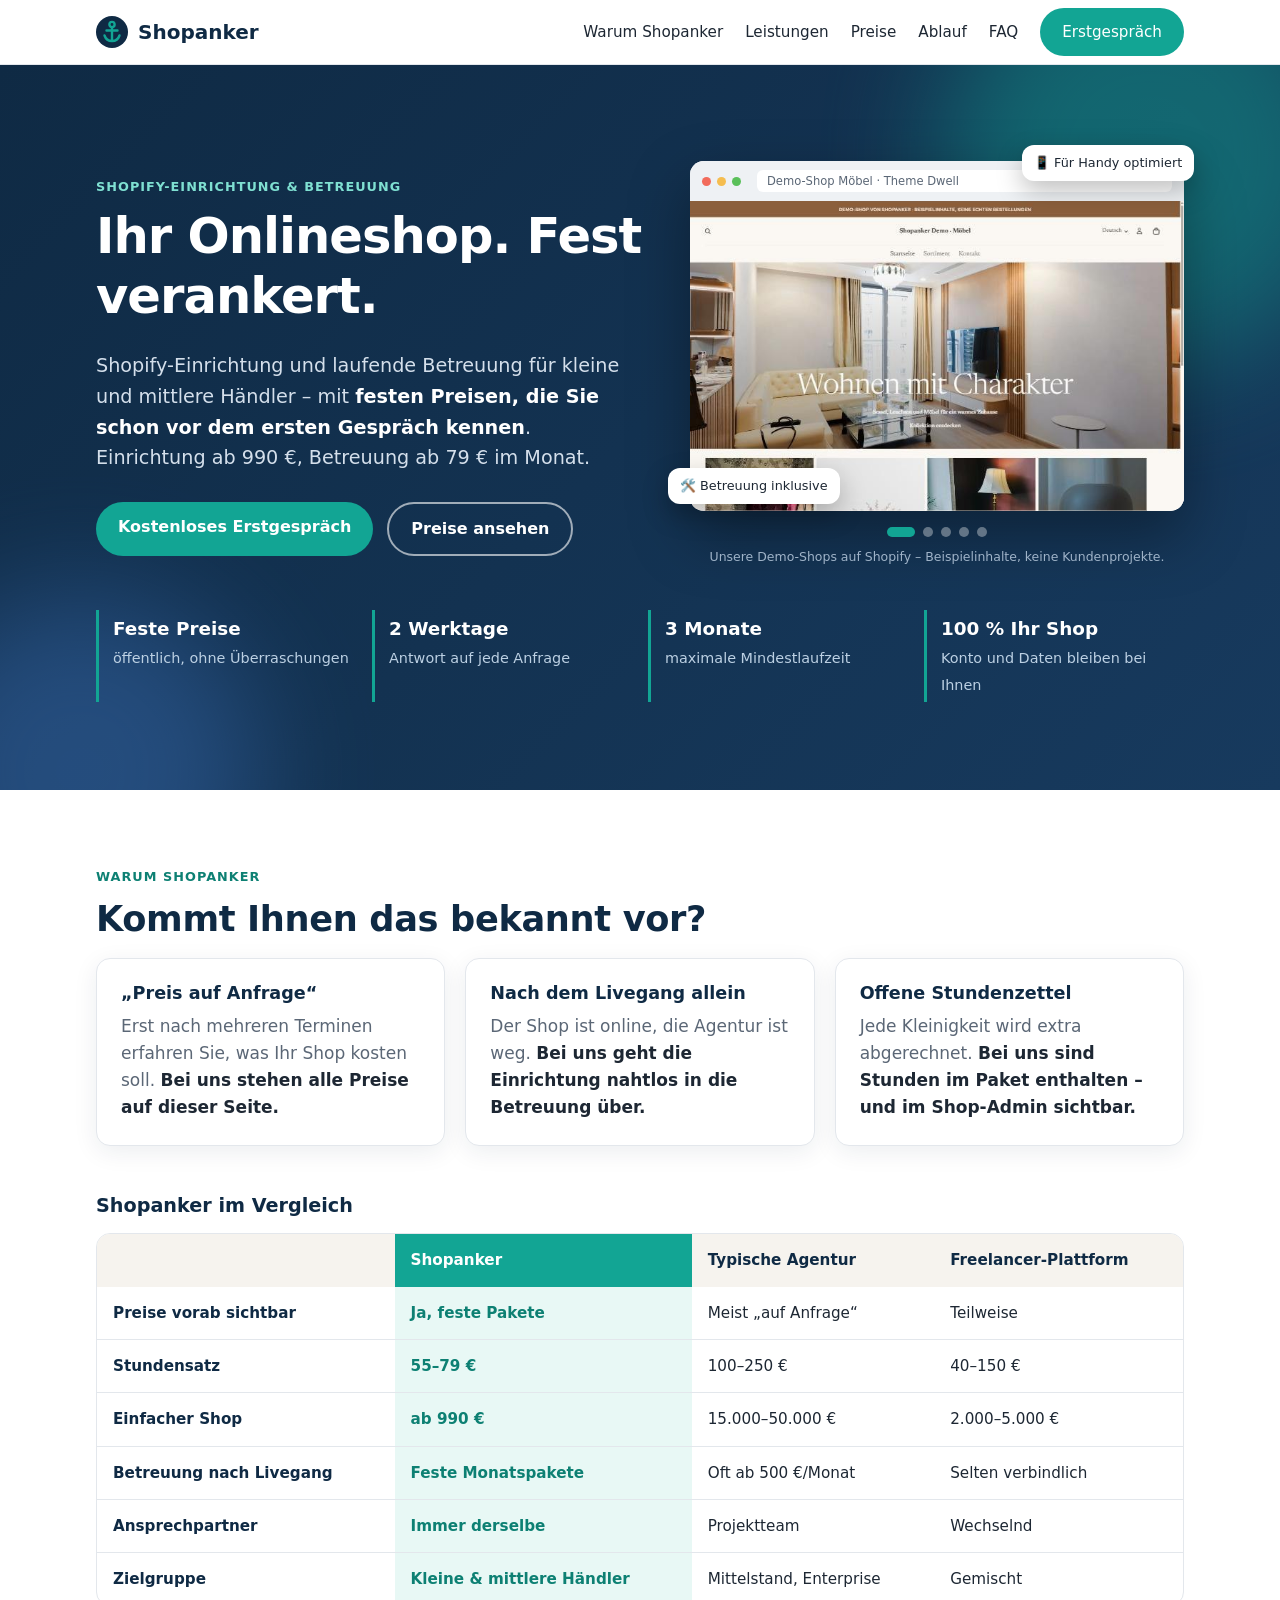
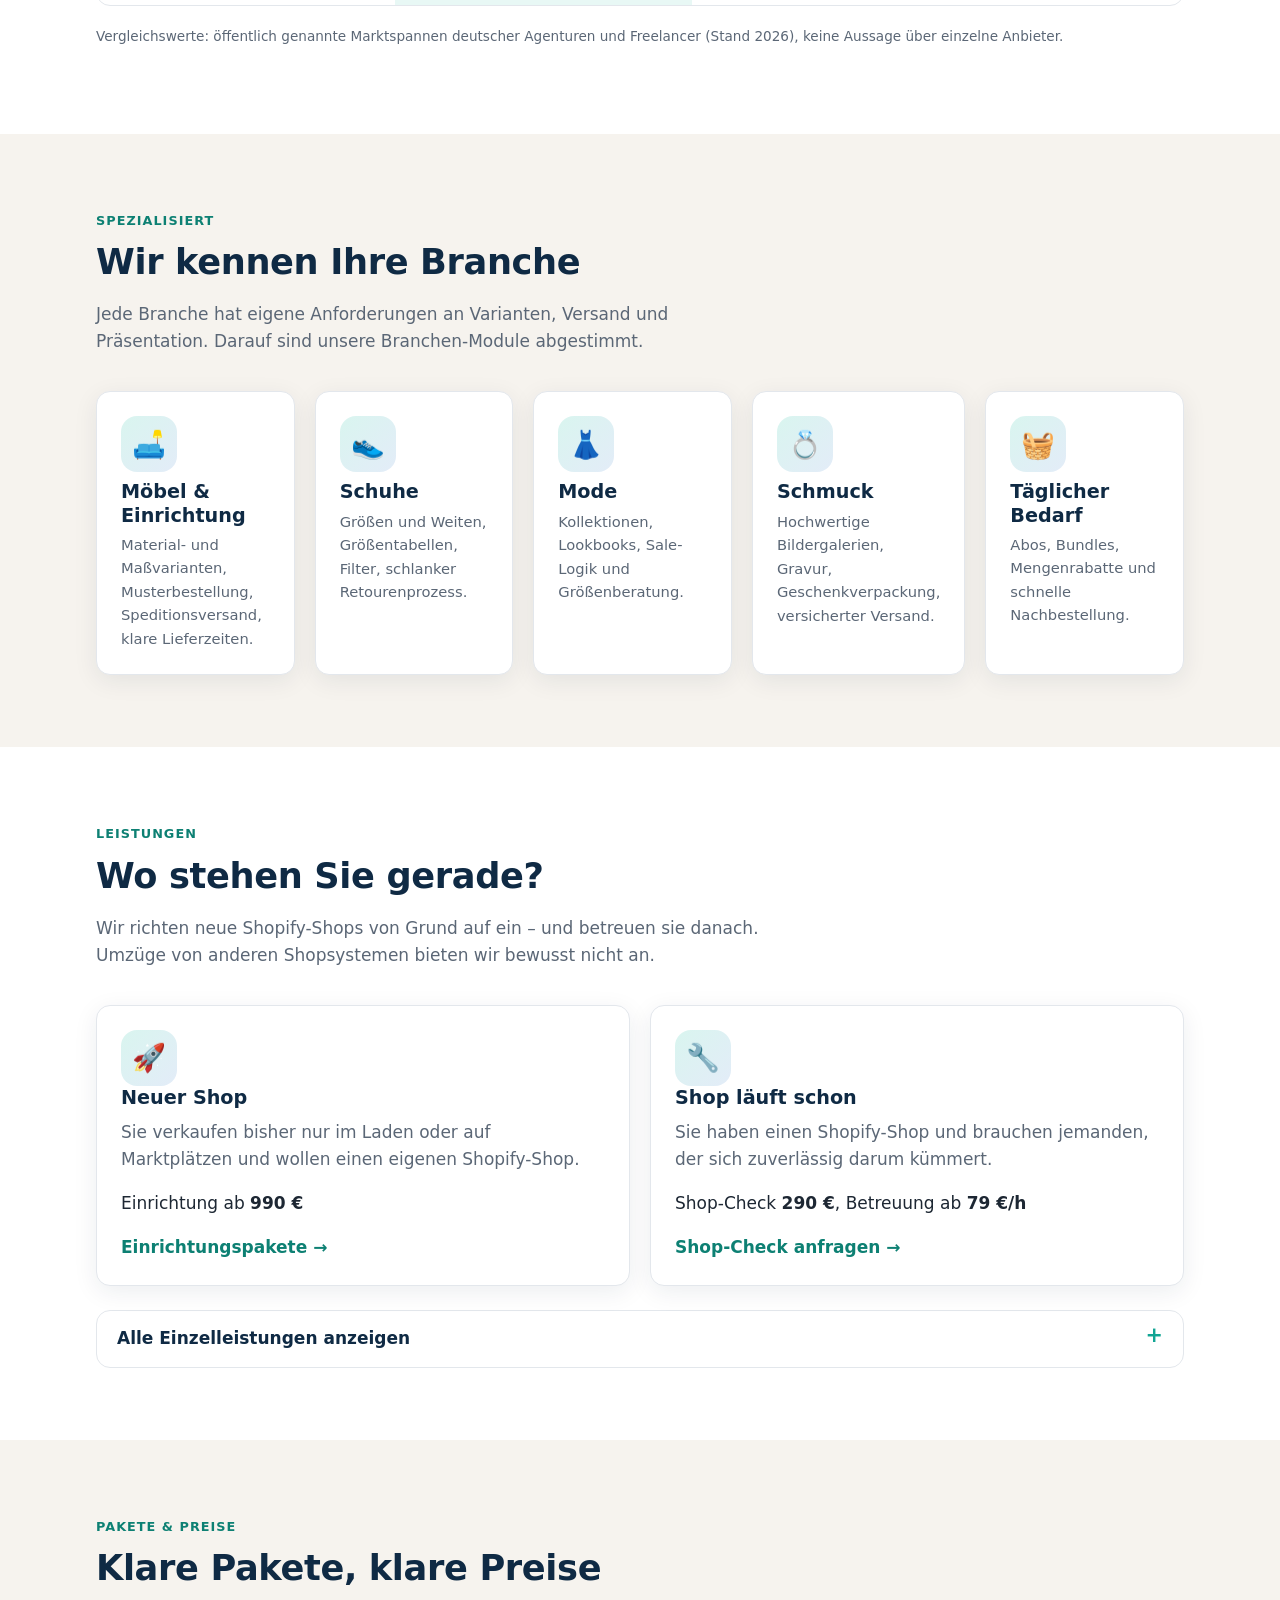
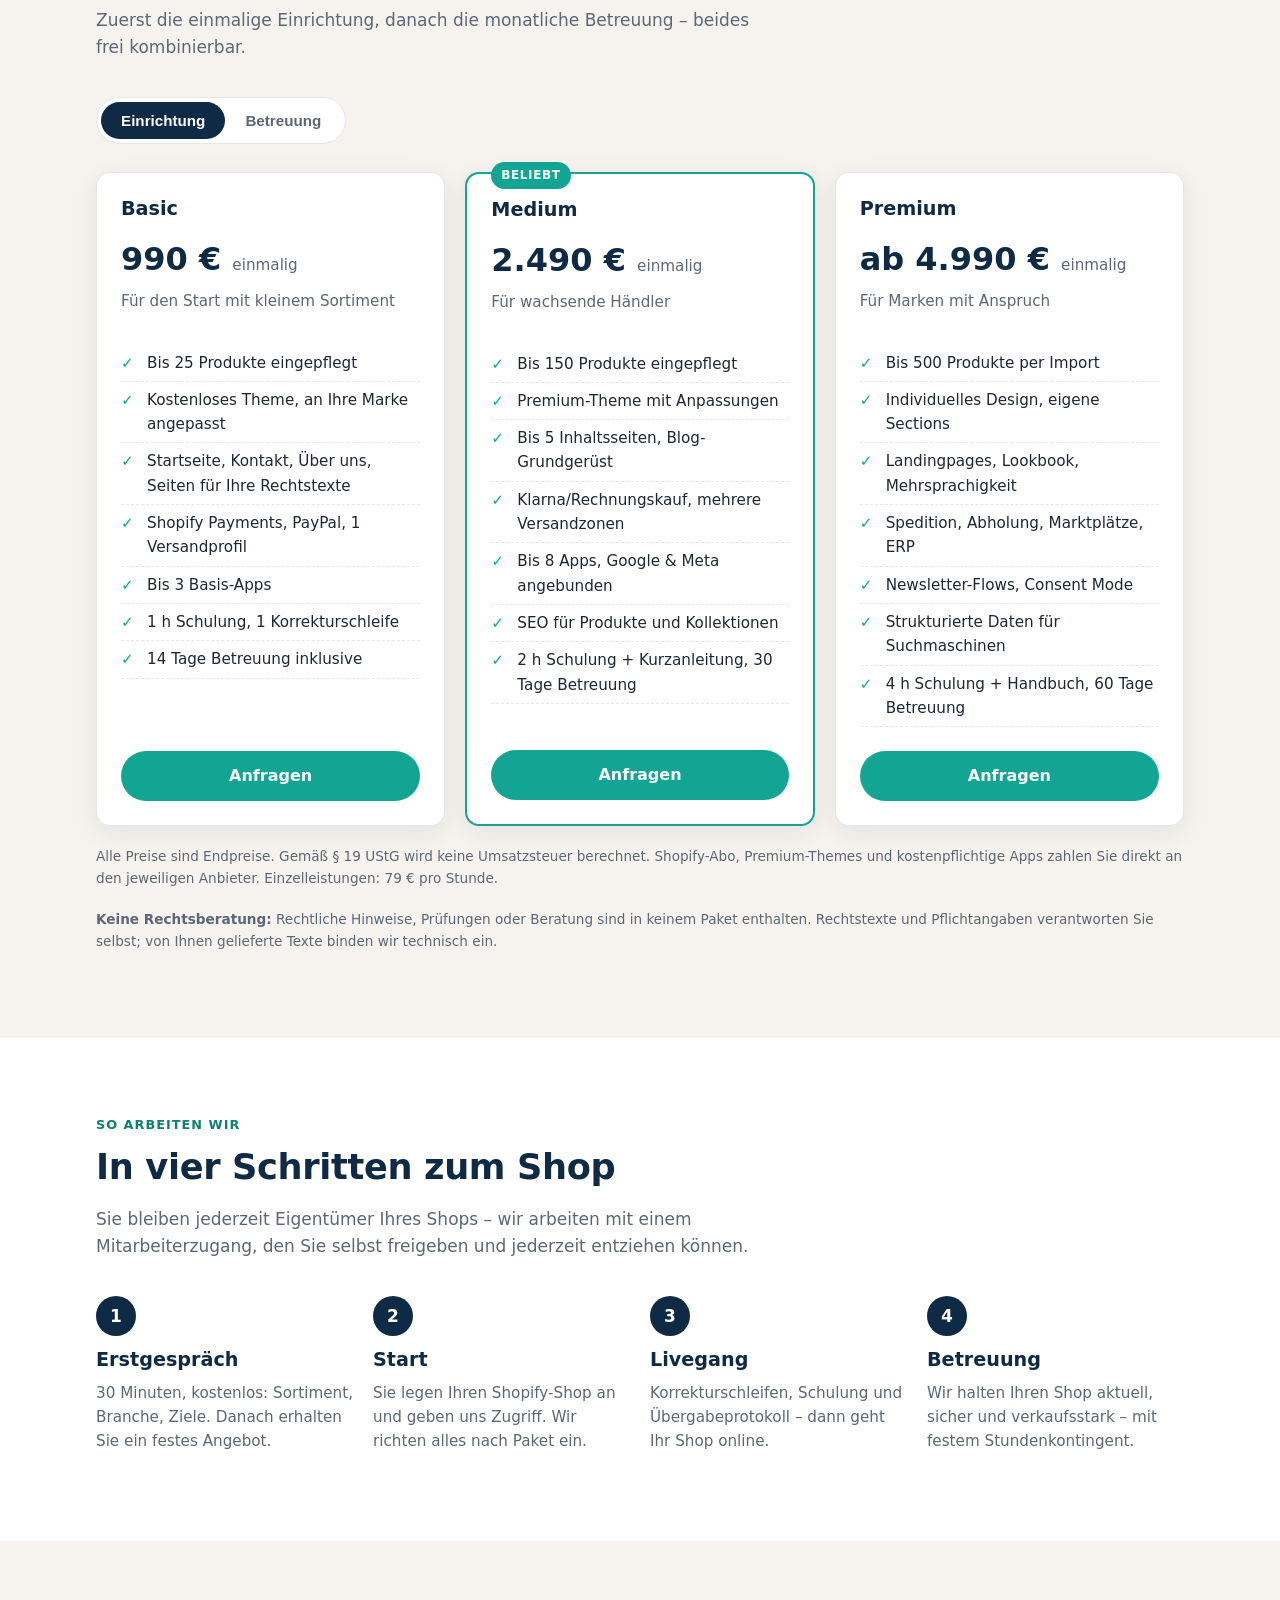
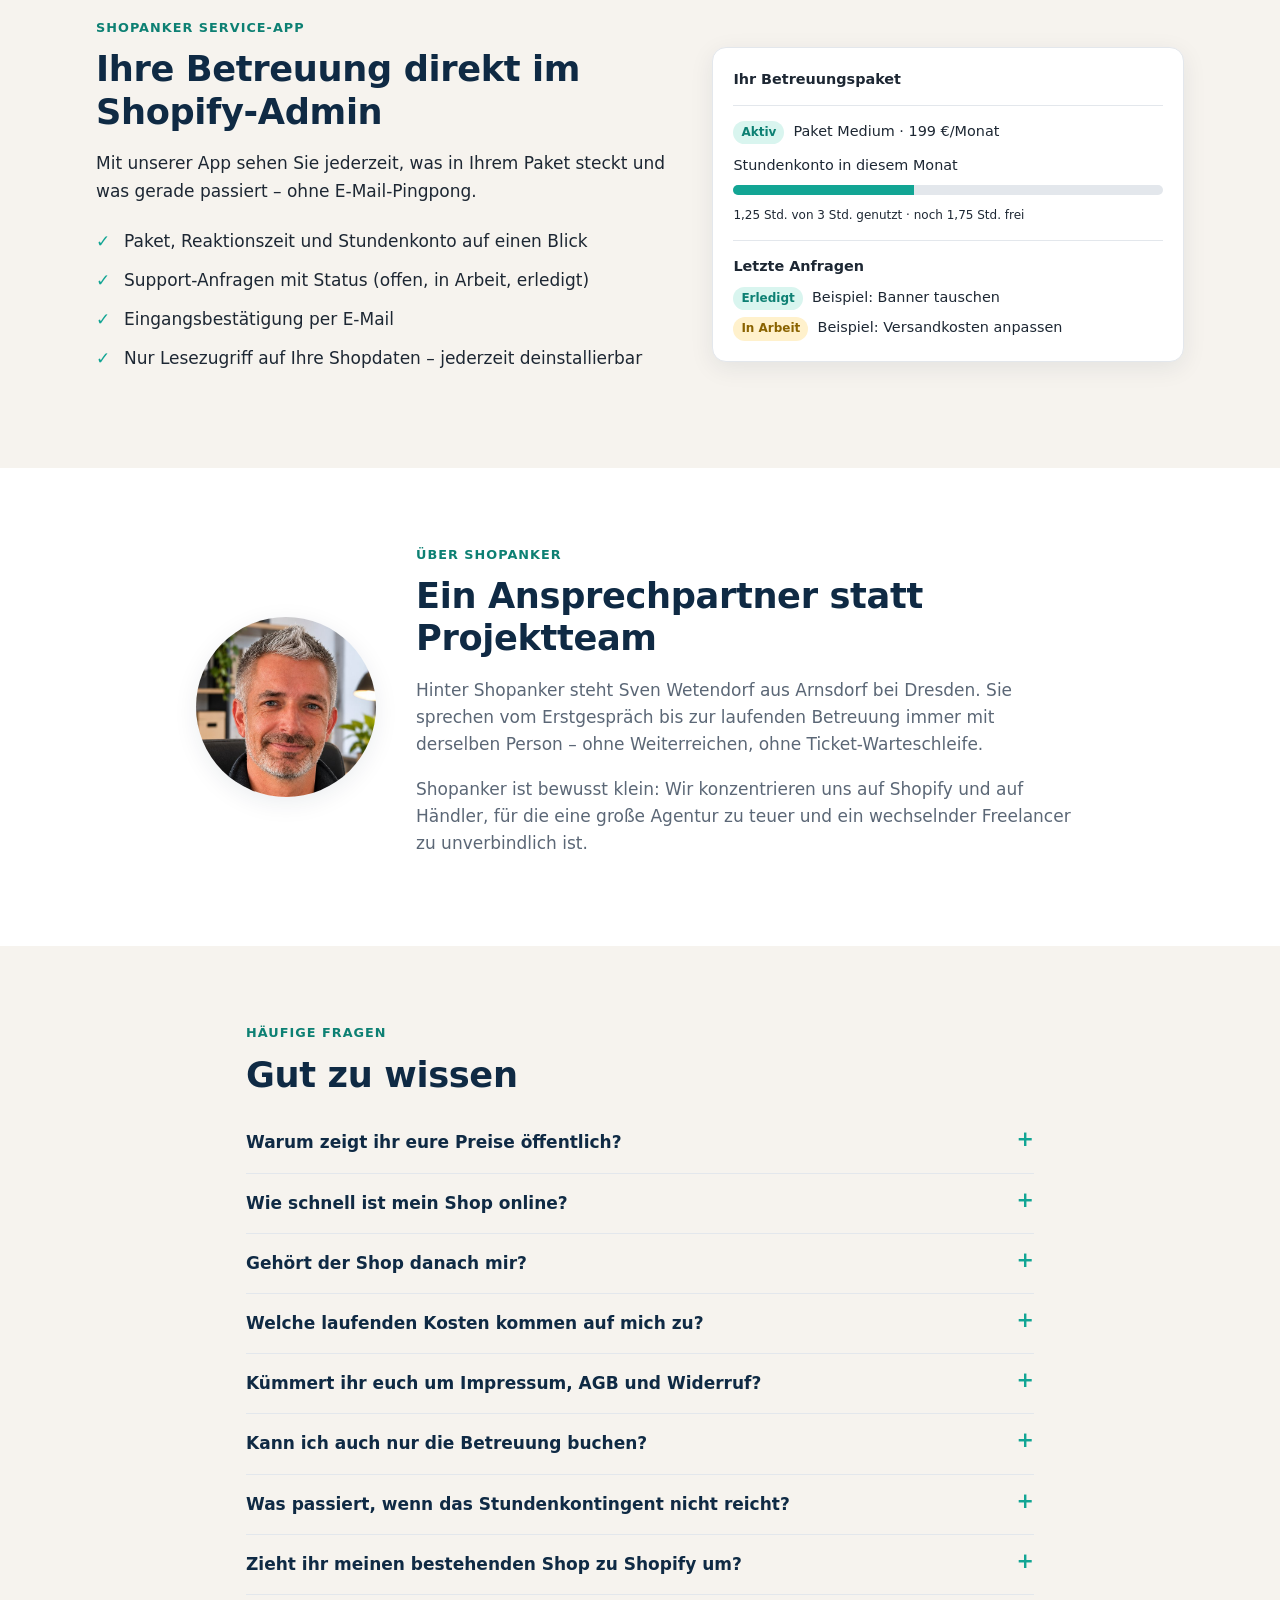
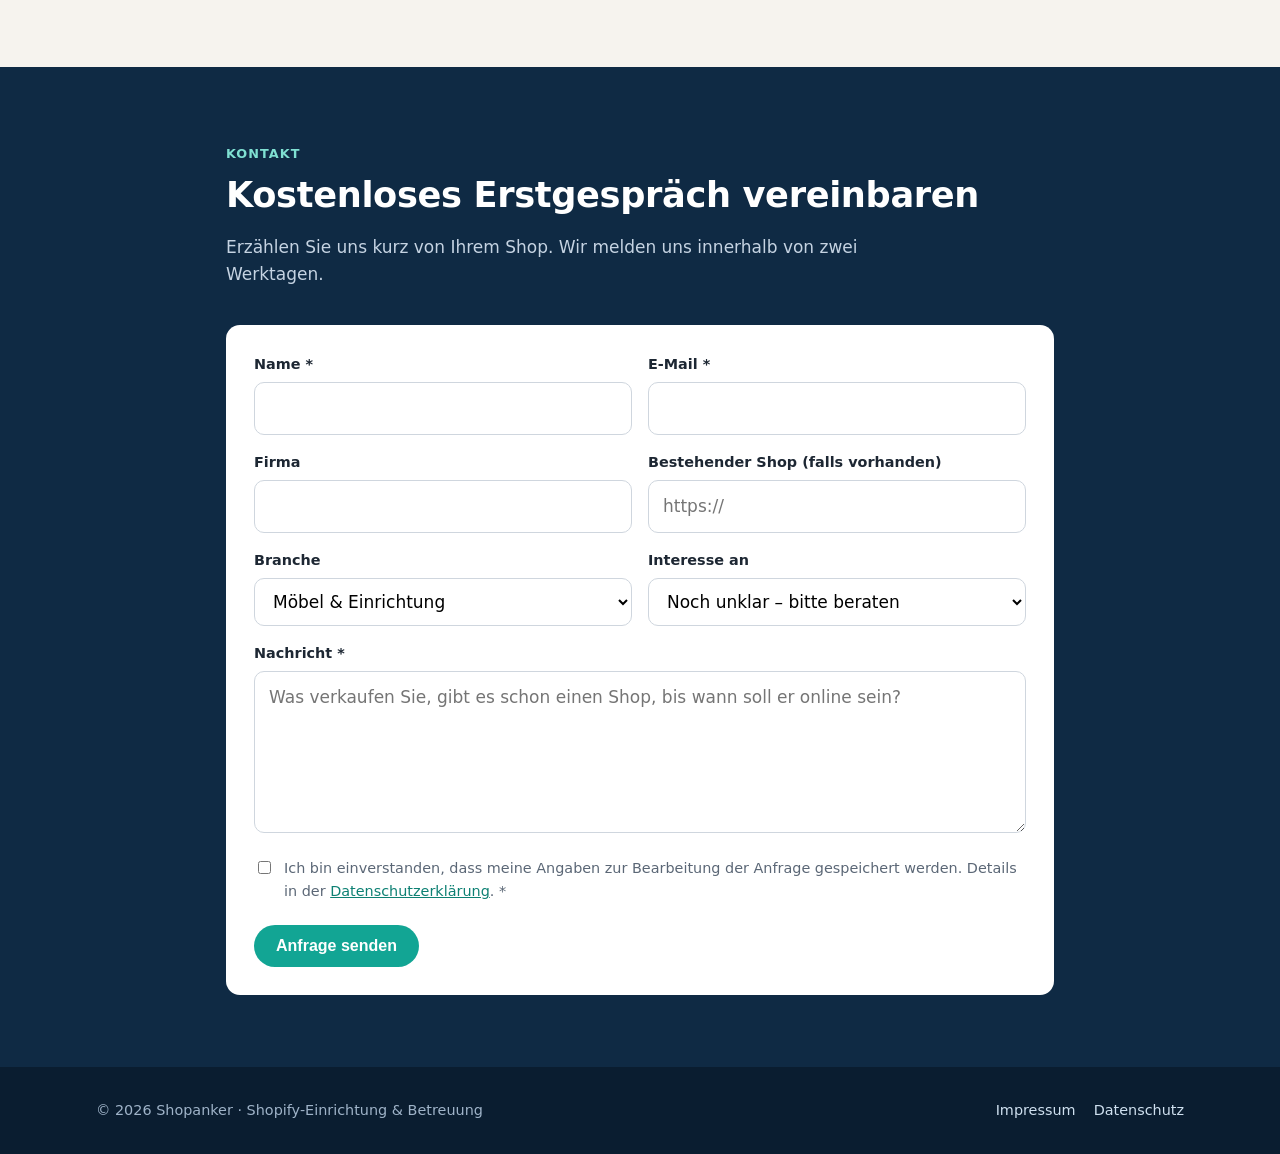
==== commit 247e0dbf: "Porträt: neues Foto im Büro Co-Authored-By: Claude Opus 5.5 <noreply@anthropic.com>" ====
--- a/index.html
+++ b/index.html
@@ -342,7 +342,7 @@
 
 <section id="ueber">
   <div class="wrap about">
-    <div class="avatar"><img src="img/sven-wetendorf.jpg?v=2" width="600" height="600" alt="Sven Wetendorf, Shopanker" loading="lazy"></div>
+    <div class="avatar"><img src="img/sven-wetendorf.jpg?v=3" width="600" height="600" alt="Sven Wetendorf, Shopanker" loading="lazy"></div>
     <div>
       <span class="eyebrow">Über Shopanker</span>
       <h2>Ein Ansprechpartner statt Projektteam</h2>
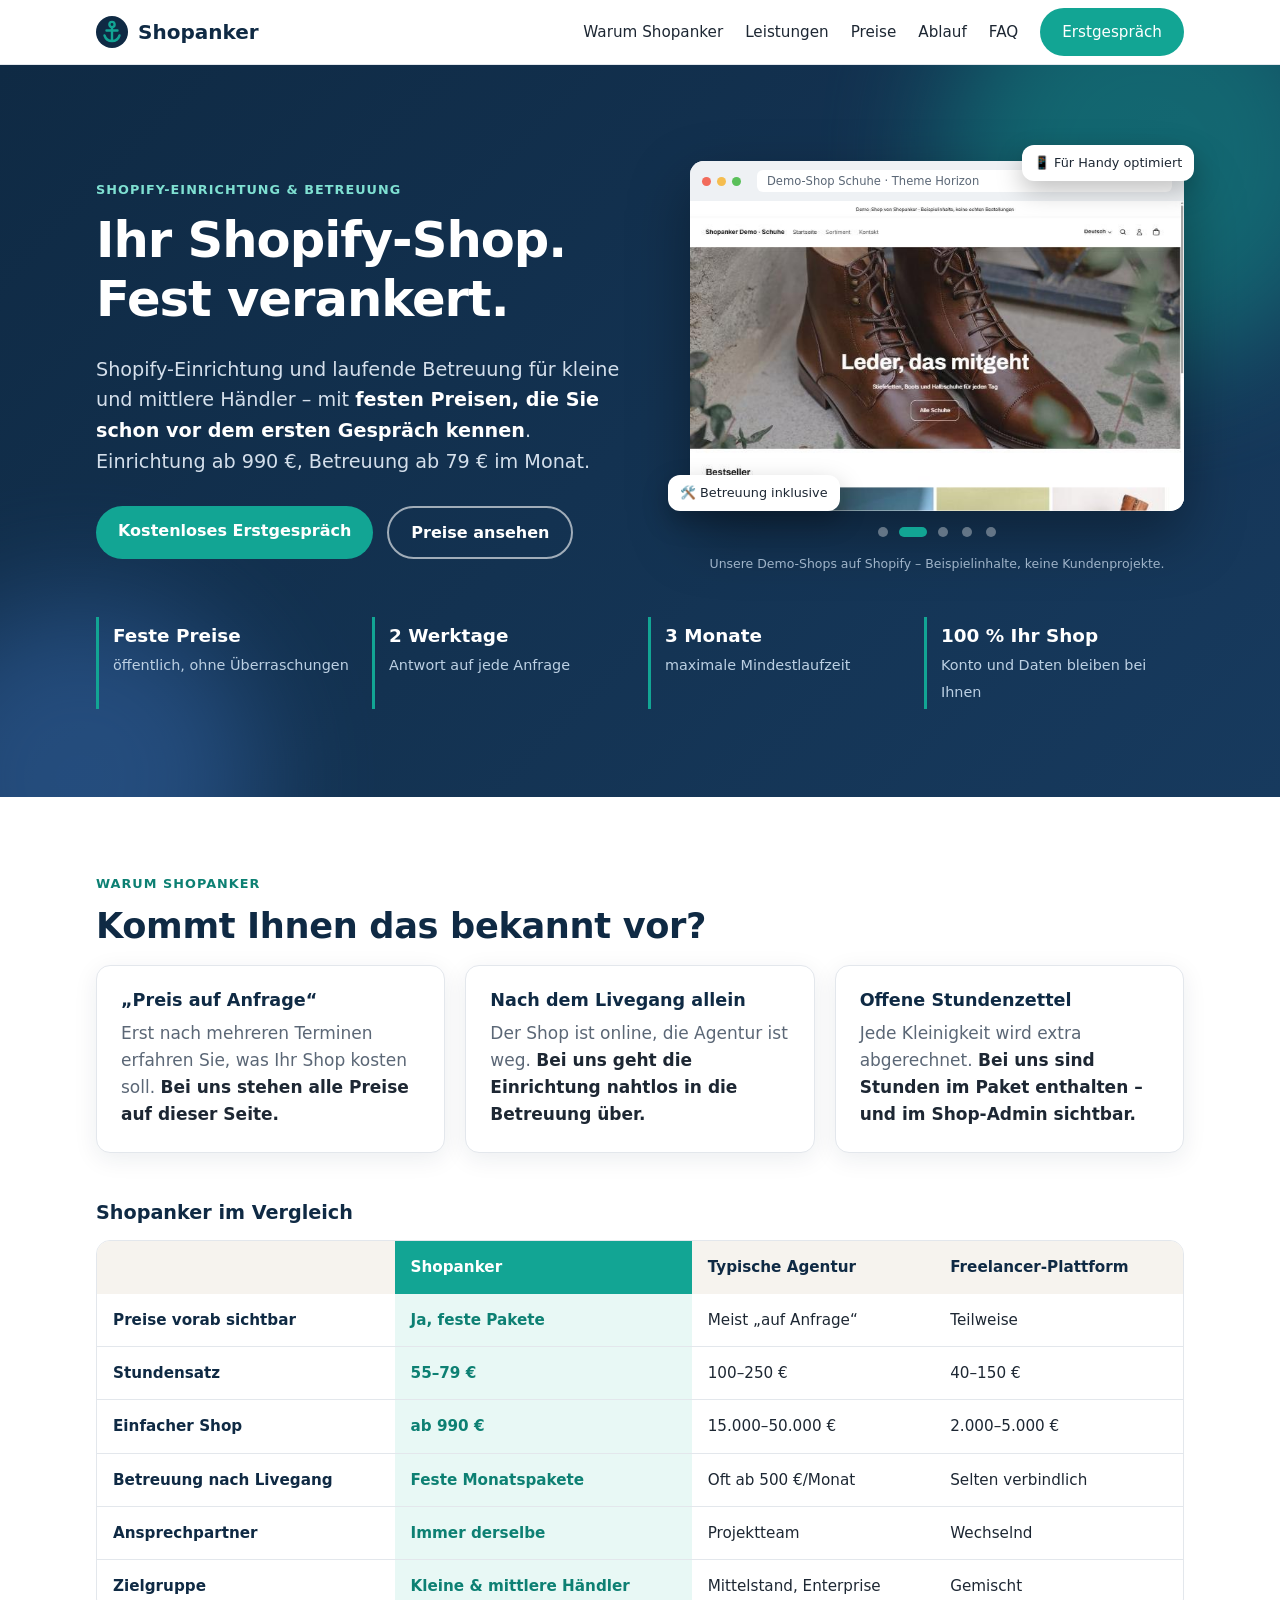
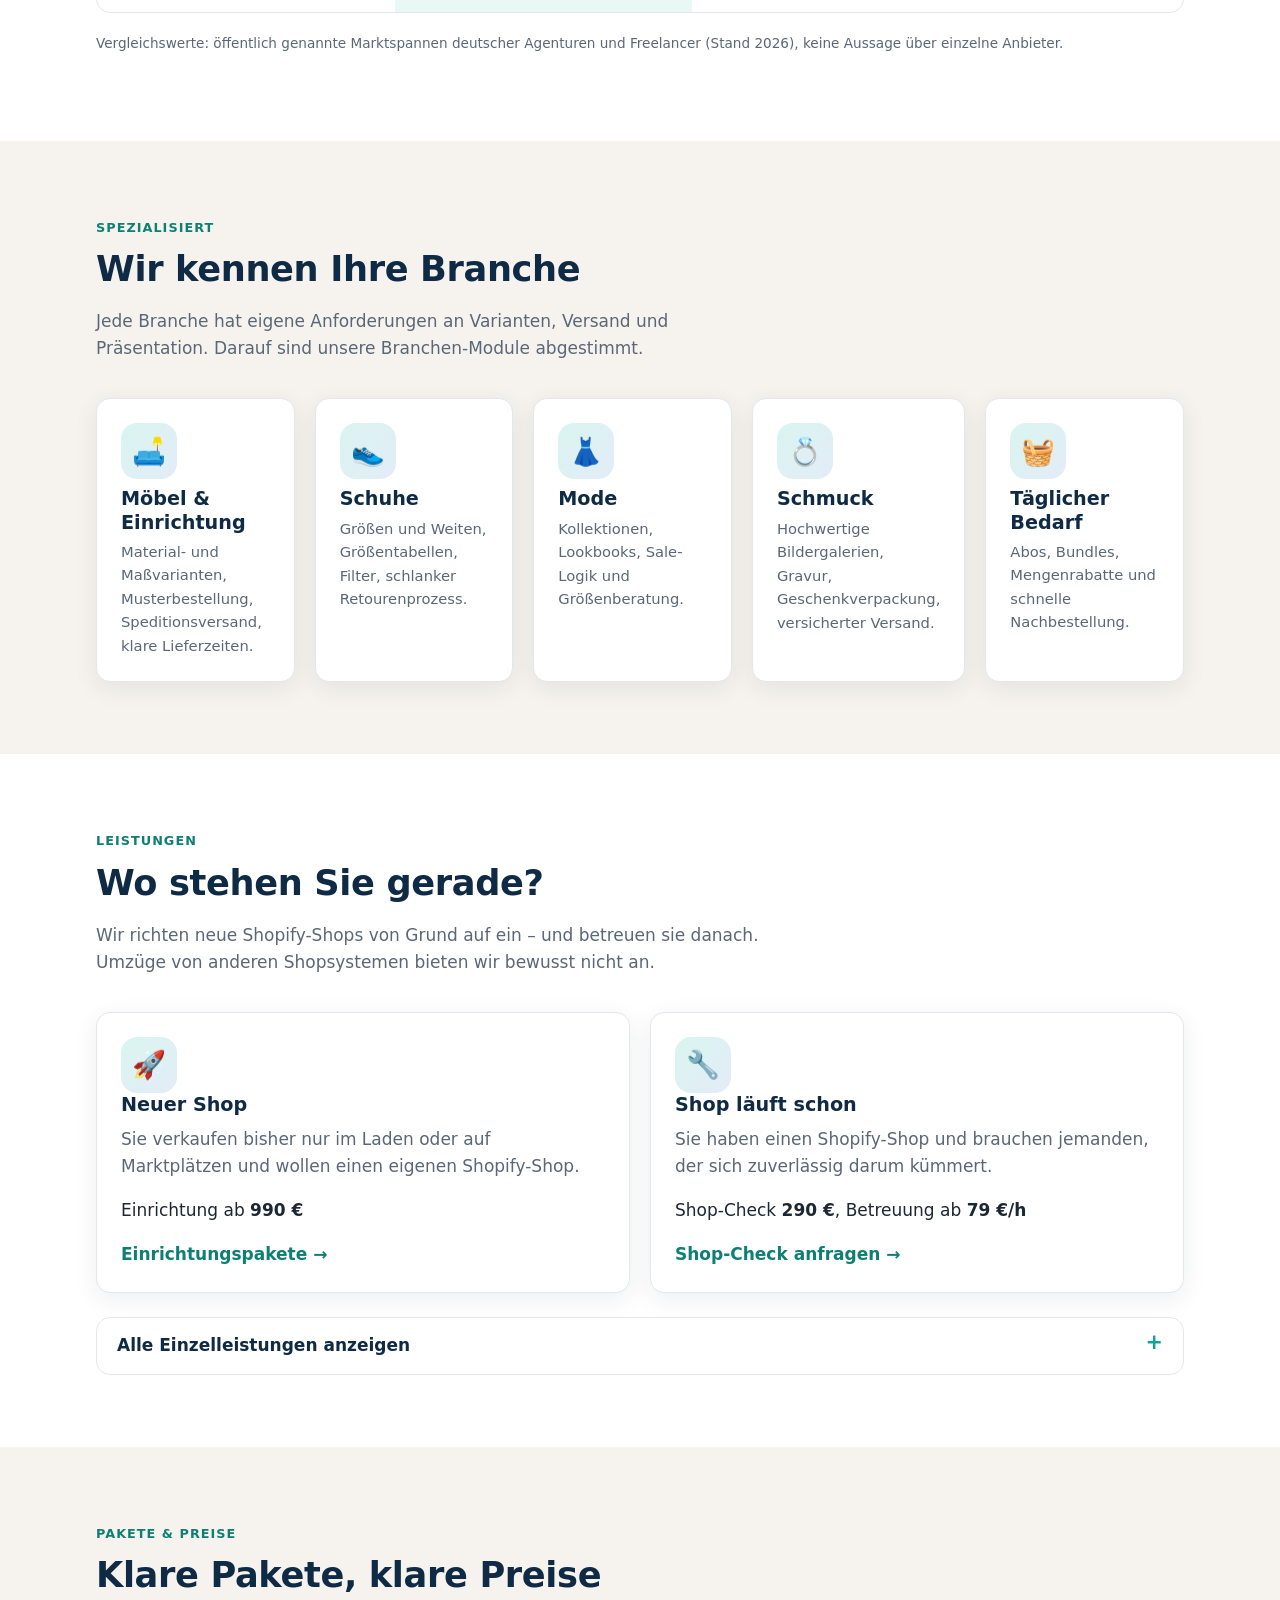
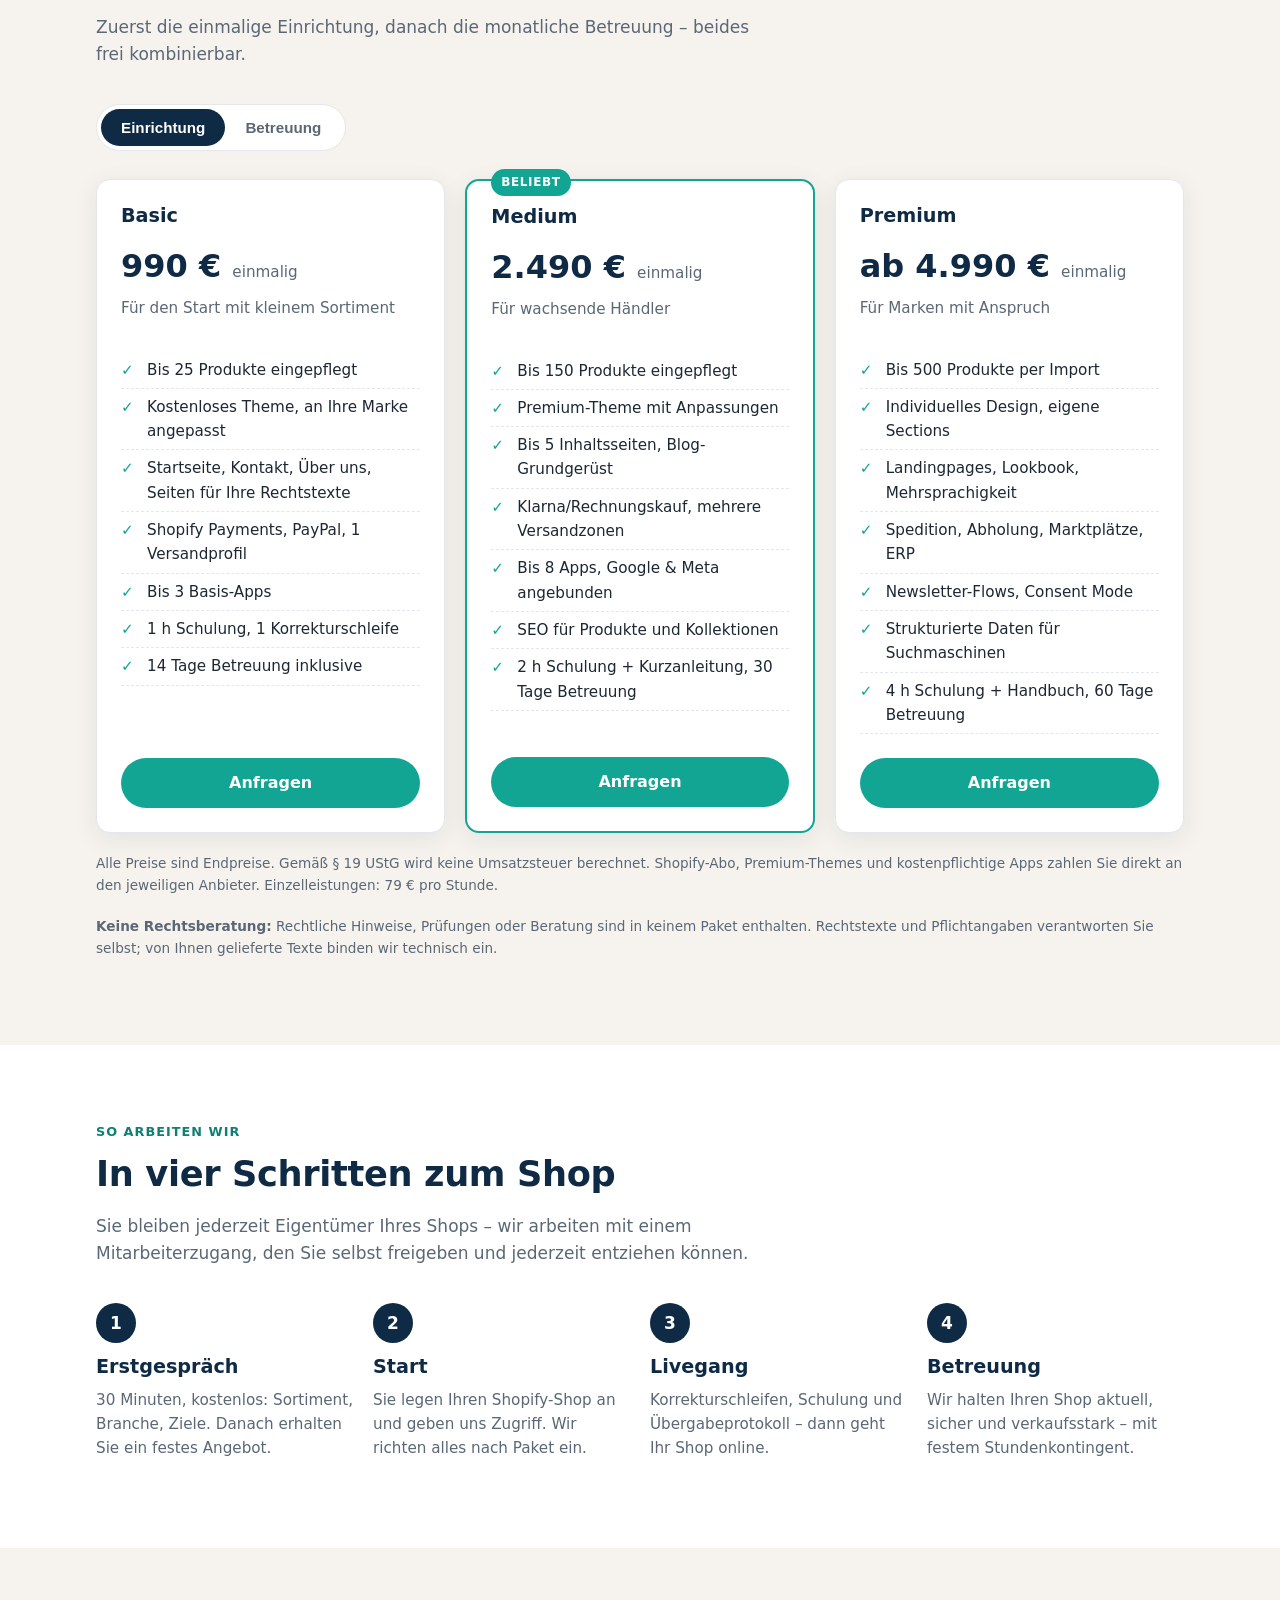
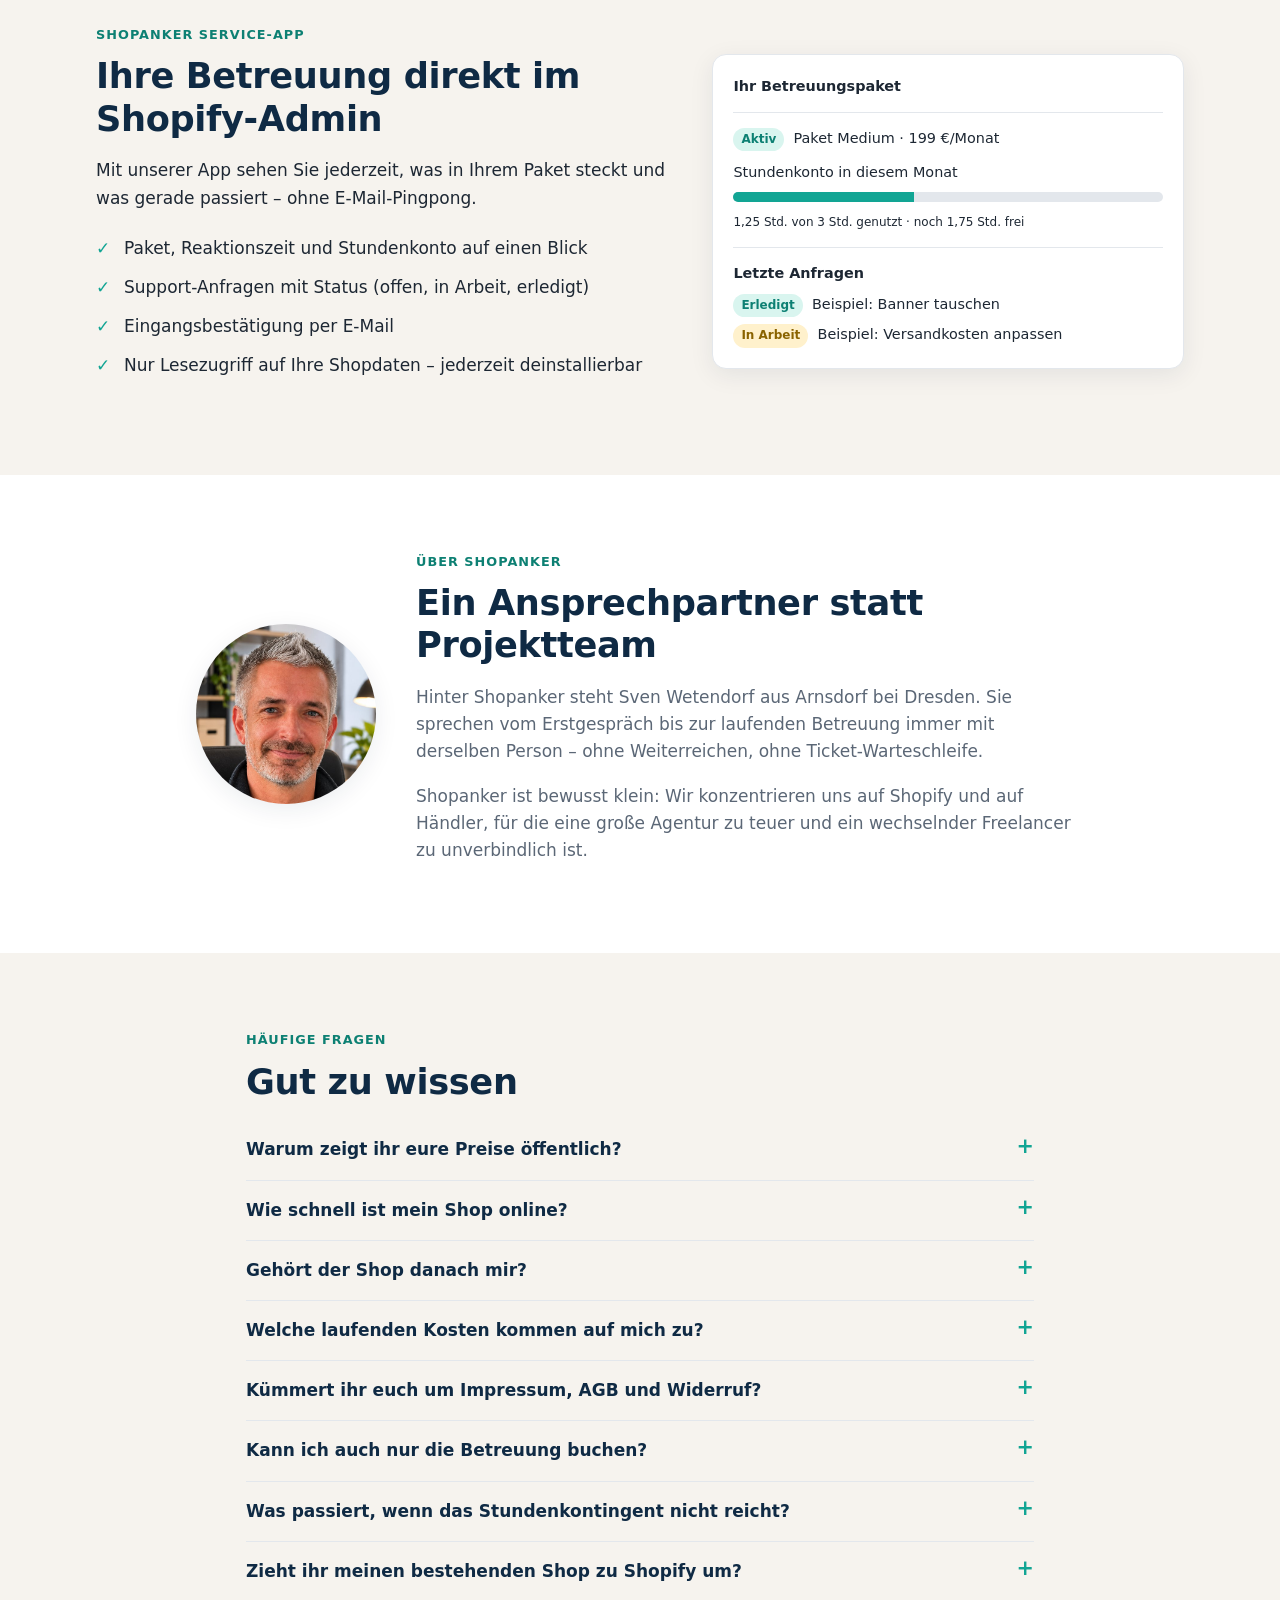
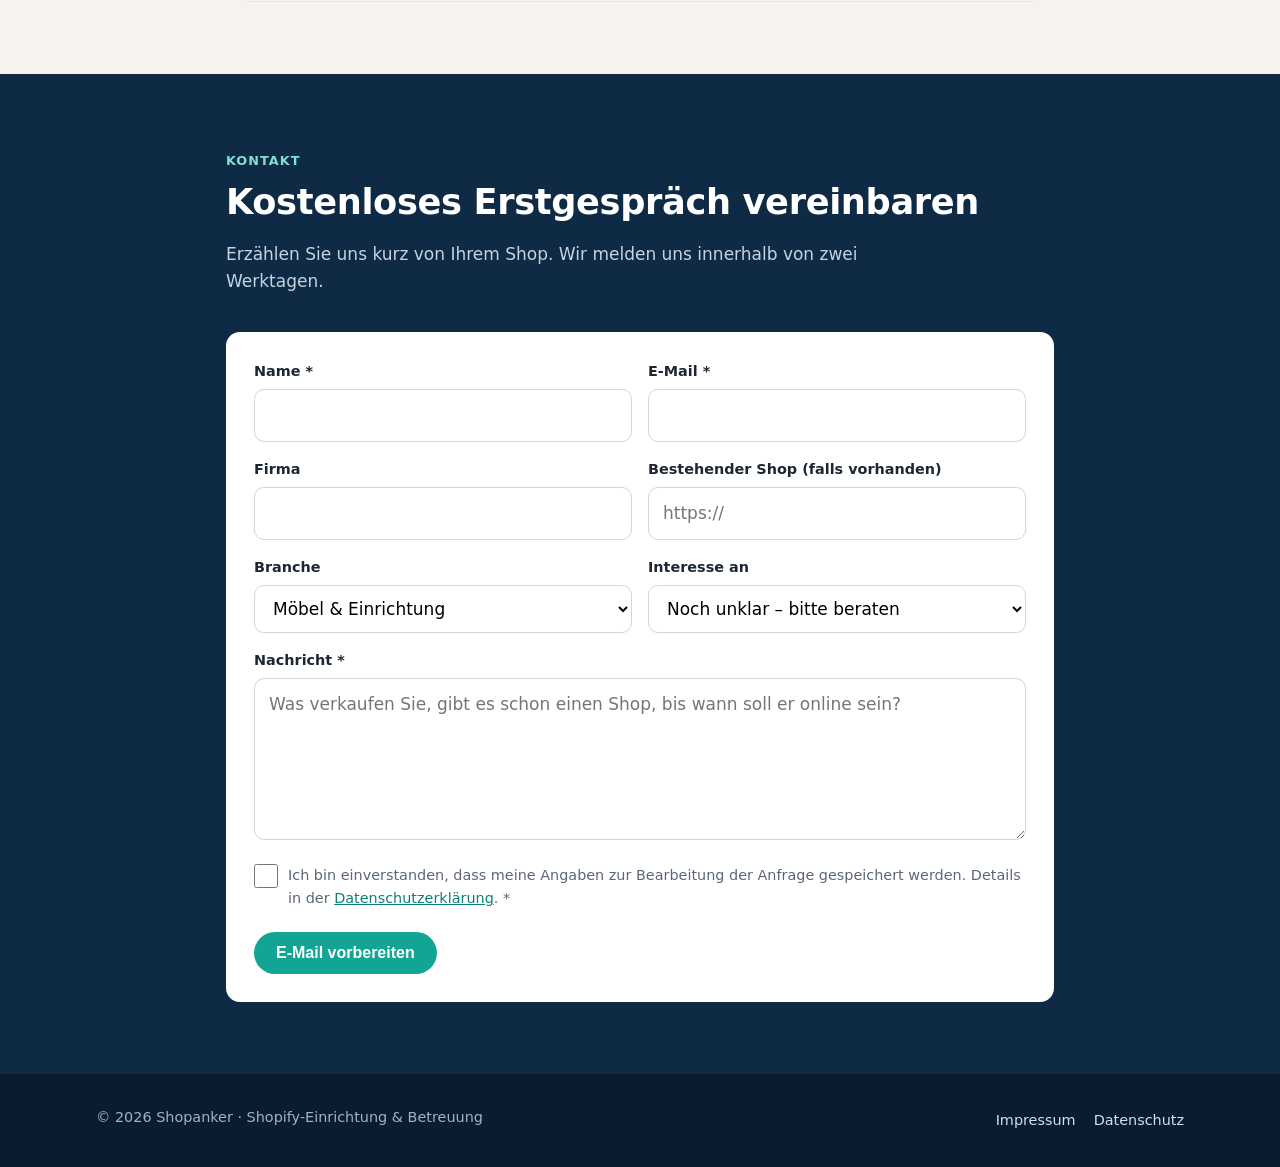
==== commit 37ad5b65: "SEO, Bedienung und Kontaktformular ohne Fremddienst - Canonical, kürzere Beschreibung, H1, Vorschaub" ====
--- a/index.html
+++ b/index.html
@@ -4,17 +4,23 @@
   <meta charset="utf-8">
   <meta name="viewport" content="width=device-width, initial-scale=1">
   <title>Shopanker – Shopify-Shops einrichten & betreuen</title>
-  <meta name="description" content="Shopanker richtet Ihren Shopify-Shop ein und betreut ihn danach zuverlässig – mit festen Paketpreisen. Spezialisiert auf Möbel, Schuhe, Mode, Schmuck und Dinge des täglichen Bedarfs.">
+  <meta name="description" content="Shopanker richtet Ihren Shopify-Shop ein und betreut ihn zu festen Paketpreisen – für Möbel, Schuhe, Mode, Schmuck und Dinge des täglichen Bedarfs.">
+  <link rel="canonical" href="https://sven6678.github.io/shopanker-website/">
   <meta name="theme-color" content="#0f2a44">
   <!-- noindex entfernen, sobald Impressum und Datenschutz vollständig sind -->
   <meta name="robots" content="noindex">
   <link rel="icon" href="favicon.svg" type="image/svg+xml">
-  <link rel="stylesheet" href="style.css?v=4">
+  <link rel="stylesheet" href="style.css?v=5">
   <meta property="og:type" content="website">
   <meta property="og:locale" content="de_DE">
   <meta property="og:title" content="Shopanker – Shopify-Shops einrichten & betreuen zu festen Preisen">
   <meta property="og:description" content="Shopify-Einrichtung ab 990 €, Betreuung ab 79 €/Monat. Transparente Pakete für Möbel, Schuhe, Mode, Schmuck und Dinge des täglichen Bedarfs.">
   <meta property="og:url" content="https://sven6678.github.io/shopanker-website/">
+  <meta property="og:image" content="https://sven6678.github.io/shopanker-website/img/og-shopanker.jpg">
+  <meta property="og:image:width" content="1200">
+  <meta property="og:image:height" content="630">
+  <meta property="og:image:alt" content="Shopanker – Shopify-Einrichtung ab 990 €, Betreuung ab 79 € im Monat">
+  <meta name="twitter:card" content="summary_large_image">
   <script type="application/ld+json">
   {
     "@context": "https://schema.org",
@@ -27,6 +33,7 @@
     "makesOffer": [
       {"@type": "Offer", "name": "Shopify-Einrichtung Basic", "price": "990", "priceCurrency": "EUR"},
       {"@type": "Offer", "name": "Shopify-Einrichtung Medium", "price": "2490", "priceCurrency": "EUR"},
+      {"@type": "Offer", "name": "Shopify-Einrichtung Premium", "price": "4990", "priceCurrency": "EUR"},
       {"@type": "Offer", "name": "Shopify-Betreuung Basic", "price": "79", "priceCurrency": "EUR"},
       {"@type": "Offer", "name": "Shopify-Betreuung Medium", "price": "199", "priceCurrency": "EUR"},
       {"@type": "Offer", "name": "Shopify-Betreuung Premium", "price": "449", "priceCurrency": "EUR"}
@@ -63,7 +70,7 @@
    <div class="hero-grid">
     <div>
     <span class="eyebrow" style="color:#7fe0d2">Shopify-Einrichtung & Betreuung</span>
-    <h1>Ihr Onlineshop. Fest verankert.</h1>
+    <h1>Ihr Shopify-Shop. Fest verankert.</h1>
     <p class="lead">Shopify-Einrichtung und laufende Betreuung für kleine und mittlere Händler – mit <strong style="color:#fff">festen Preisen, die Sie schon vor dem ersten Gespräch kennen</strong>. Einrichtung ab 990 €, Betreuung ab 79 € im Monat.</p>
     <div class="actions">
       <a class="btn" href="#kontakt">Kostenloses Erstgespräch</a>
@@ -113,7 +120,7 @@
     </div>
 
     <h3 style="margin-top:48px">Shopanker im Vergleich</h3>
-    <div class="table-wrap">
+    <div class="table-wrap" role="region" aria-label="Vergleichstabelle: Shopanker, typische Agentur und Freelancer-Plattform" tabindex="0">
       <table class="compare">
         <thead>
           <tr><th></th><th class="us">Shopanker</th><th>Typische Agentur</th><th>Freelancer-Plattform</th></tr>
@@ -373,16 +380,8 @@
     <h2>Kostenloses Erstgespräch vereinbaren</h2>
     <p class="section-intro">Erzählen Sie uns kurz von Ihrem Shop. Wir melden uns innerhalb von zwei Werktagen.</p>
 
-    <!-- Formulardienst: FormSubmit (formsubmit.co) -->
-    <form class="form" id="kontakt-form" name="kontakt" method="POST" action="https://formsubmit.co/c58640b699d4433c2eaa0a36587611e7" data-ready="true">
-      <input type="hidden" name="_subject" value="Neue Anfrage über shopanker-Website">
-      <input type="hidden" name="_next" value="https://sven6678.github.io/shopanker-website/danke.html">
-      <input type="hidden" name="_template" value="table">
-      <input type="hidden" name="_captcha" value="false">
-      <p class="hp"><label>Nicht ausfüllen: <input name="_honey" tabindex="-1" autocomplete="off"></label></p>
-      <div class="full" id="form-hinweis" hidden style="background:#fff4d6;border:1px solid #f0d58a;border-radius:10px;padding:12px 14px">
-        Das Formular wird gerade eingerichtet. Bitte schreiben Sie uns vorerst eine E-Mail (siehe <a href="impressum.html">Impressum</a>).
-      </div>
+    <!-- Kein Formulardienst: Das Formular bereitet eine E-Mail im Mailprogramm der Besucher vor -->
+    <form class="form" id="kontakt-form" name="kontakt" method="post" enctype="text/plain" action="mailto:svenwetendorf@gmail.com?subject=Anfrage%20%C3%BCber%20die%20Shopanker-Website">
       <div><label for="name">Name *</label><input id="name" name="name" required autocomplete="name"></div>
       <div><label for="email">E-Mail *</label><input id="email" name="email" type="email" required autocomplete="email"></div>
       <div><label for="firma">Firma</label><input id="firma" name="firma" autocomplete="organization"></div>
@@ -408,7 +407,13 @@
         <input type="checkbox" id="dsgvo" name="datenschutz" value="ja" required>
         <label for="dsgvo" style="font-weight:400">Ich bin einverstanden, dass meine Angaben zur Bearbeitung der Anfrage gespeichert werden. Details in der <a href="datenschutz.html">Datenschutzerklärung</a>. *</label>
       </div>
-      <div class="full"><button class="btn" type="submit">Anfrage senden</button></div>
+      <div class="full"><button class="btn" type="submit">E-Mail vorbereiten</button></div>
+      <div class="full" id="form-hinweis" role="status" hidden style="background:#fff4d6;color:#3d3312;border:1px solid #f0d58a;border-radius:10px;padding:14px">
+        <p style="margin:0 0 8px"><strong>Fast geschafft:</strong> Bitte senden Sie die vorbereitete E-Mail in Ihrem Mailprogramm ab. Erst dann erreicht uns Ihre Anfrage.</p>
+        <p style="margin:0 0 8px">Es hat sich nichts geöffnet? <a id="mail-link" href="mailto:svenwetendorf@gmail.com" style="color:inherit">E-Mail erneut öffnen</a> oder den Text kopieren und an svenwetendorf@gmail.com senden:</p>
+        <textarea id="mail-text" rows="6" readonly aria-label="Text Ihrer Anfrage zum Kopieren"></textarea>
+        <button class="btn" id="mail-copy" type="button" style="margin-top:8px">Text kopieren</button>
+      </div>
     </form>
   </div>
 </section>
@@ -473,12 +478,36 @@
     els.forEach(el => io.observe(el));
   }
 
-  // Solange kein Formulardienst eingetragen ist: Hinweis statt Absenden
+  // Kontaktformular: bereitet eine E-Mail vor, es werden keine Daten an einen Dienst gesendet
   const form = document.getElementById('kontakt-form');
+  const mailText = document.getElementById('mail-text');
+  const mailLink = document.getElementById('mail-link');
+  const mailCopy = document.getElementById('mail-copy');
+  const MAIL_TO = 'svenwetendorf@gmail.com';
+  const MAIL_SUBJECT = 'Anfrage über die Shopanker-Website';
+  const MAIL_MAX = 1900; // längere mailto-Links öffnen manche Programme nicht
   form.addEventListener('submit', (e) => {
-    if (form.dataset.ready !== 'true') {
-      e.preventDefault();
-      document.getElementById('form-hinweis').hidden = false;
+    e.preventDefault();
+    const d = new FormData(form);
+    const zeilen = [['Name', 'name'], ['E-Mail', 'email'], ['Firma', 'firma'], ['Bestehender Shop', 'shop_url'], ['Branche', 'branche'], ['Interesse an', 'paket']]
+      .filter(([, k]) => d.get(k)).map(([l, k]) => `${l}: ${d.get(k)}`);
+    const text = `${zeilen.join('\n')}\n\nNachricht:\n${d.get('nachricht')}`;
+    const basis = `mailto:${MAIL_TO}?subject=${encodeURIComponent(MAIL_SUBJECT)}&body=`;
+    const voll = basis + encodeURIComponent(text.replace(/\n/g, '\r\n'));
+    mailLink.href = voll.length <= MAIL_MAX ? voll : basis + encodeURIComponent('Bitte fügen Sie hier den kopierten Text von der Website ein.');
+    mailText.value = text;
+    mailCopy.textContent = 'Text kopieren';
+    document.getElementById('form-hinweis').hidden = false;
+    mailLink.click();
+  });
+  mailCopy.addEventListener('click', async () => {
+    try {
+      await navigator.clipboard.writeText(mailText.value);
+      mailCopy.textContent = 'Kopiert';
+    } catch {
+      mailText.focus();
+      mailText.select();
+      mailCopy.textContent = 'Bitte mit Strg+C kopieren';
     }
   });
 
--- a/style.css
+++ b/style.css
@@ -153,13 +153,13 @@
 }
 .form input:focus, .form select:focus, .form textarea:focus { outline: 2px solid var(--teal); border-color: var(--teal); }
 .form .consent { font-size: 0.85rem; color: var(--muted); display: flex; gap: 10px; align-items: flex-start; }
-.form .consent input { width: auto; margin-top: 4px; }
+.form .consent input { flex: none; width: 24px; height: 24px; margin: 0; padding: 0; }
 .hp { position: absolute; left: -9999px; }
 
 /* Footer */
 .site-footer { background: #0a1d30; color: #9fb3c8; padding: 32px 0; font-size: 0.9rem; }
 .site-footer .wrap { display: flex; justify-content: space-between; gap: 16px; flex-wrap: wrap; }
-.site-footer a { color: #cfe0ef; margin-left: 18px; text-decoration: none; }
+.site-footer a { display: inline-block; padding: 3px 0; color: #cfe0ef; margin-left: 18px; text-decoration: none; }
 .site-footer a:first-child { margin-left: 0; }
 
 /* Textseiten */
@@ -170,7 +170,7 @@
 /* Barrierefreiheit */
 .skip { position: absolute; left: -9999px; top: 8px; z-index: 100; background: var(--white); color: var(--navy); padding: 8px 14px; border-radius: 8px; }
 .skip:focus { left: 16px; }
-a:focus-visible, button:focus-visible, summary:focus-visible { outline: 3px solid var(--teal); outline-offset: 2px; }
+a:focus-visible, button:focus-visible, summary:focus-visible, .table-wrap:focus-visible { outline: 3px solid var(--teal); outline-offset: 2px; }
 @media (prefers-reduced-motion: reduce) { html { scroll-behavior: auto; } * { transition: none !important; } }
 section[id] { scroll-margin-top: 72px; }
 
@@ -255,9 +255,11 @@
 .slides img { position: absolute; inset: 0; width: 100%; height: 100%; object-fit: cover; opacity: 0; transition: opacity 0.9s ease; }
 .slides img.active { opacity: 1; }
 .slide-label { white-space: nowrap; overflow: hidden; text-overflow: ellipsis; }
-.slide-dots { display: flex; justify-content: center; gap: 8px; margin-top: 16px; }
-.slide-dots button { width: 10px; height: 10px; border-radius: 50%; border: 0; padding: 0; background: rgba(255,255,255,0.35); cursor: pointer; transition: all 0.3s; }
-.slide-dots button[aria-current="true"] { background: var(--teal); width: 28px; border-radius: 99px; }
+.slide-dots { display: flex; justify-content: center; gap: 0; margin-top: 9px; }
+.slide-dots button { display: grid; place-items: center; width: 24px; height: 24px; border: 0; padding: 0; background: none; cursor: pointer; transition: width 0.3s; }
+.slide-dots button::before { content: ""; width: 10px; height: 10px; border-radius: 99px; background: rgba(255,255,255,0.35); transition: all 0.3s; }
+.slide-dots button[aria-current="true"] { width: 36px; }
+.slide-dots button[aria-current="true"]::before { width: 28px; background: var(--teal); }
 .slide-note { text-align: center; color: #9fb3c8; font-size: 0.78rem; margin: 10px 0 0; }
 .hero-visual .f1 { top: -16px; right: -10px; }
 .hero-visual .f3 { left: -22px; bottom: 62px; }
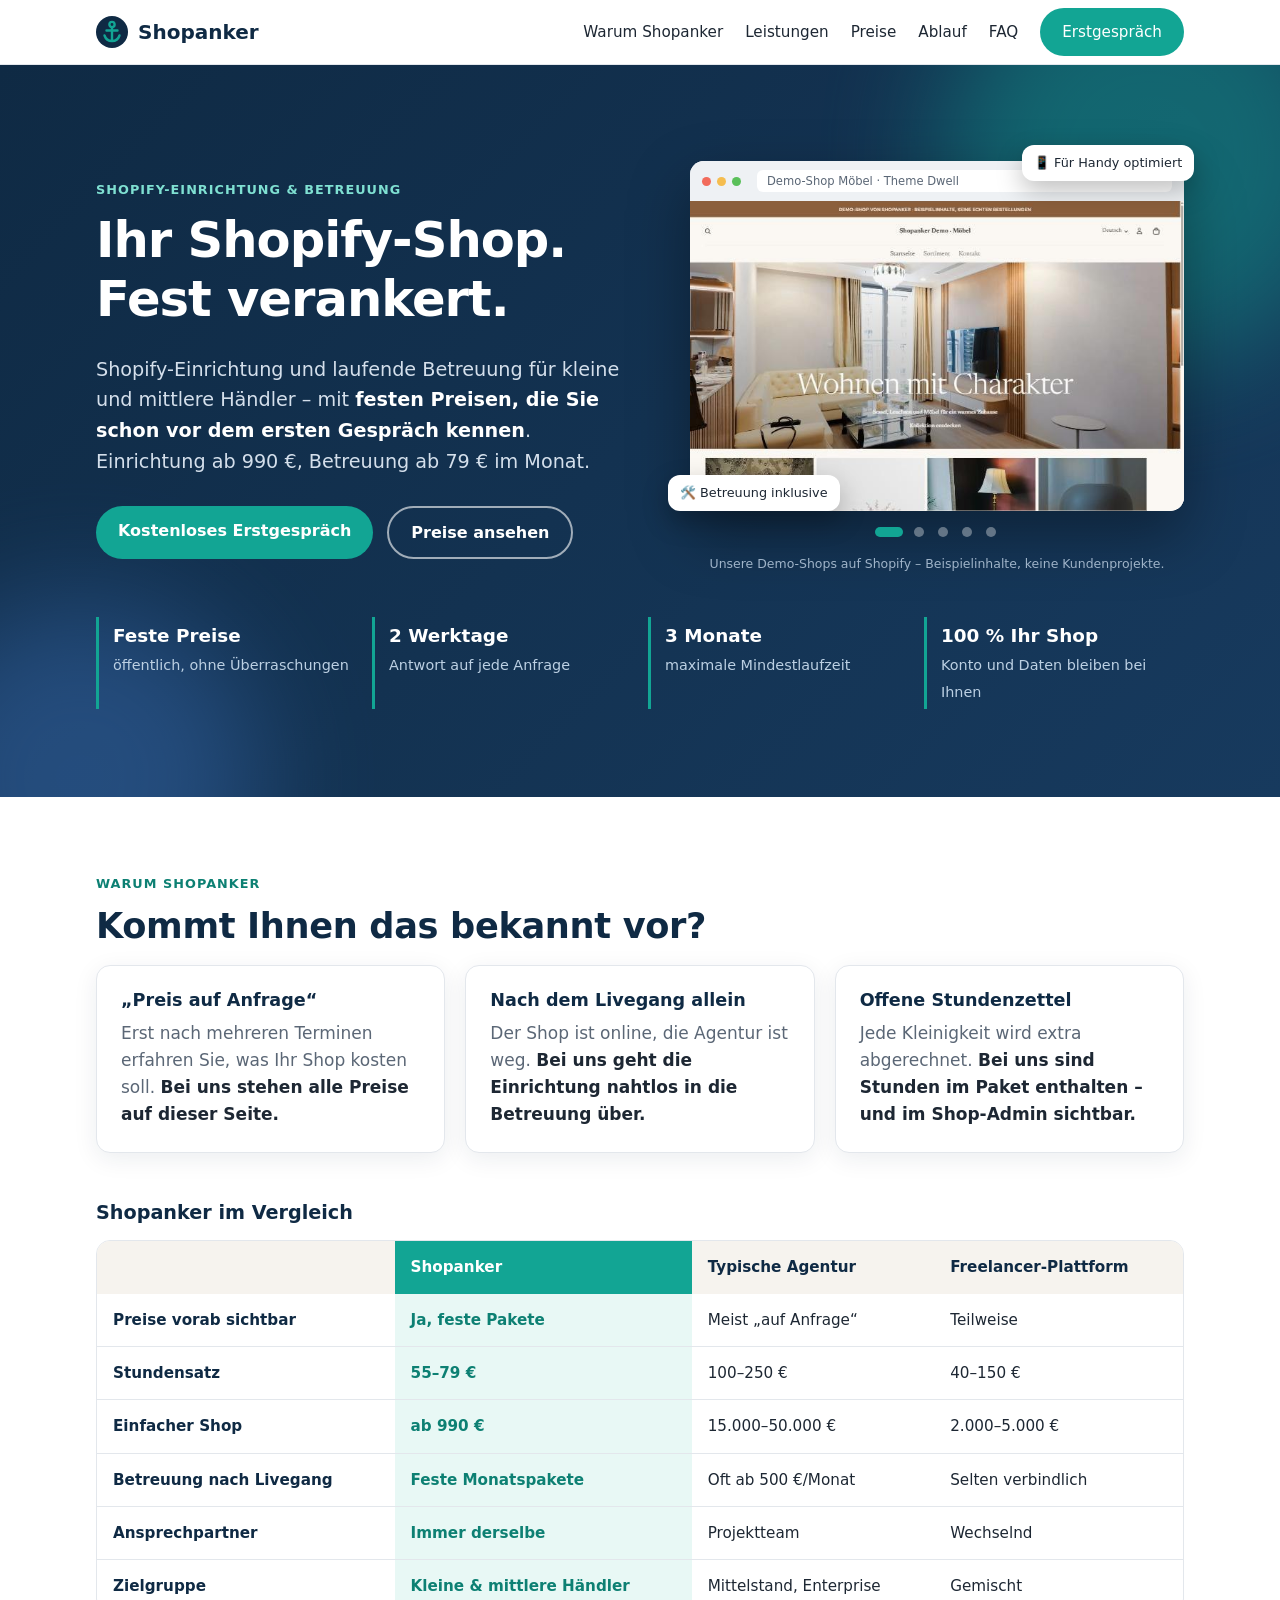
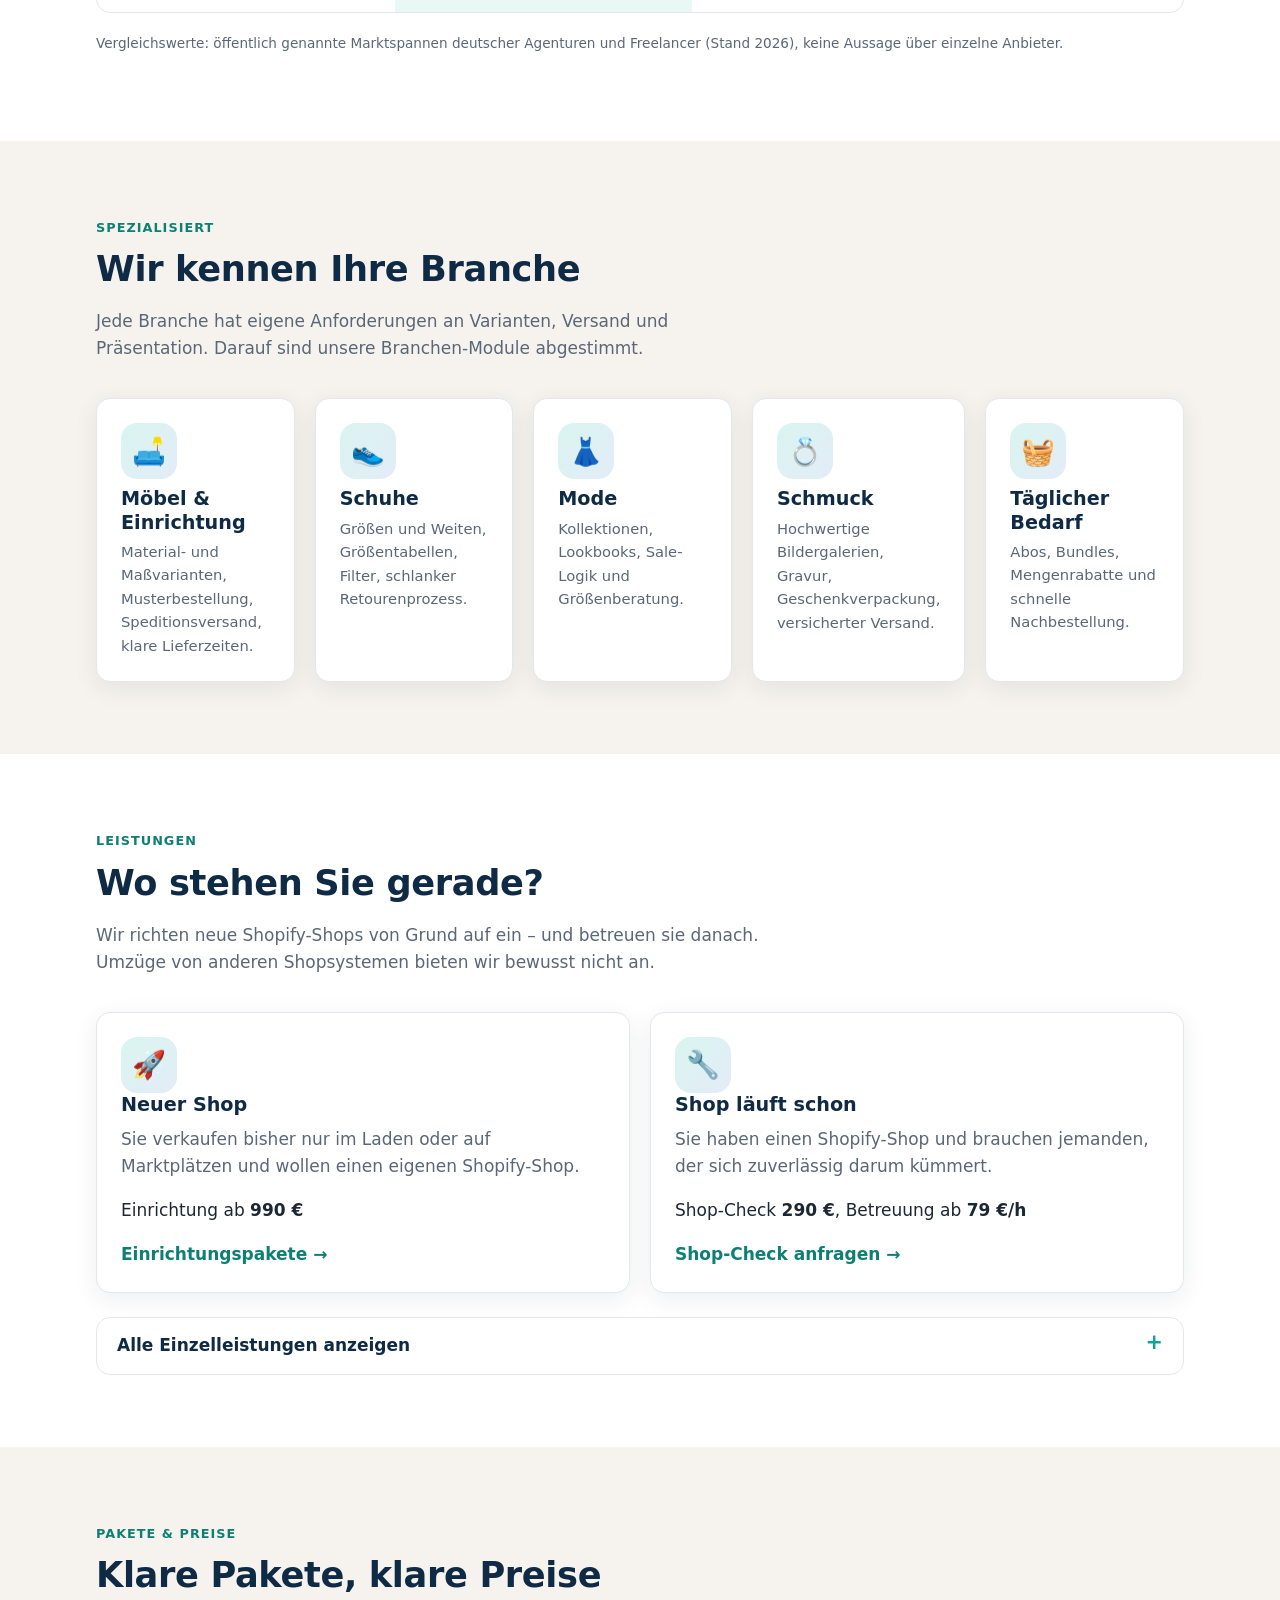
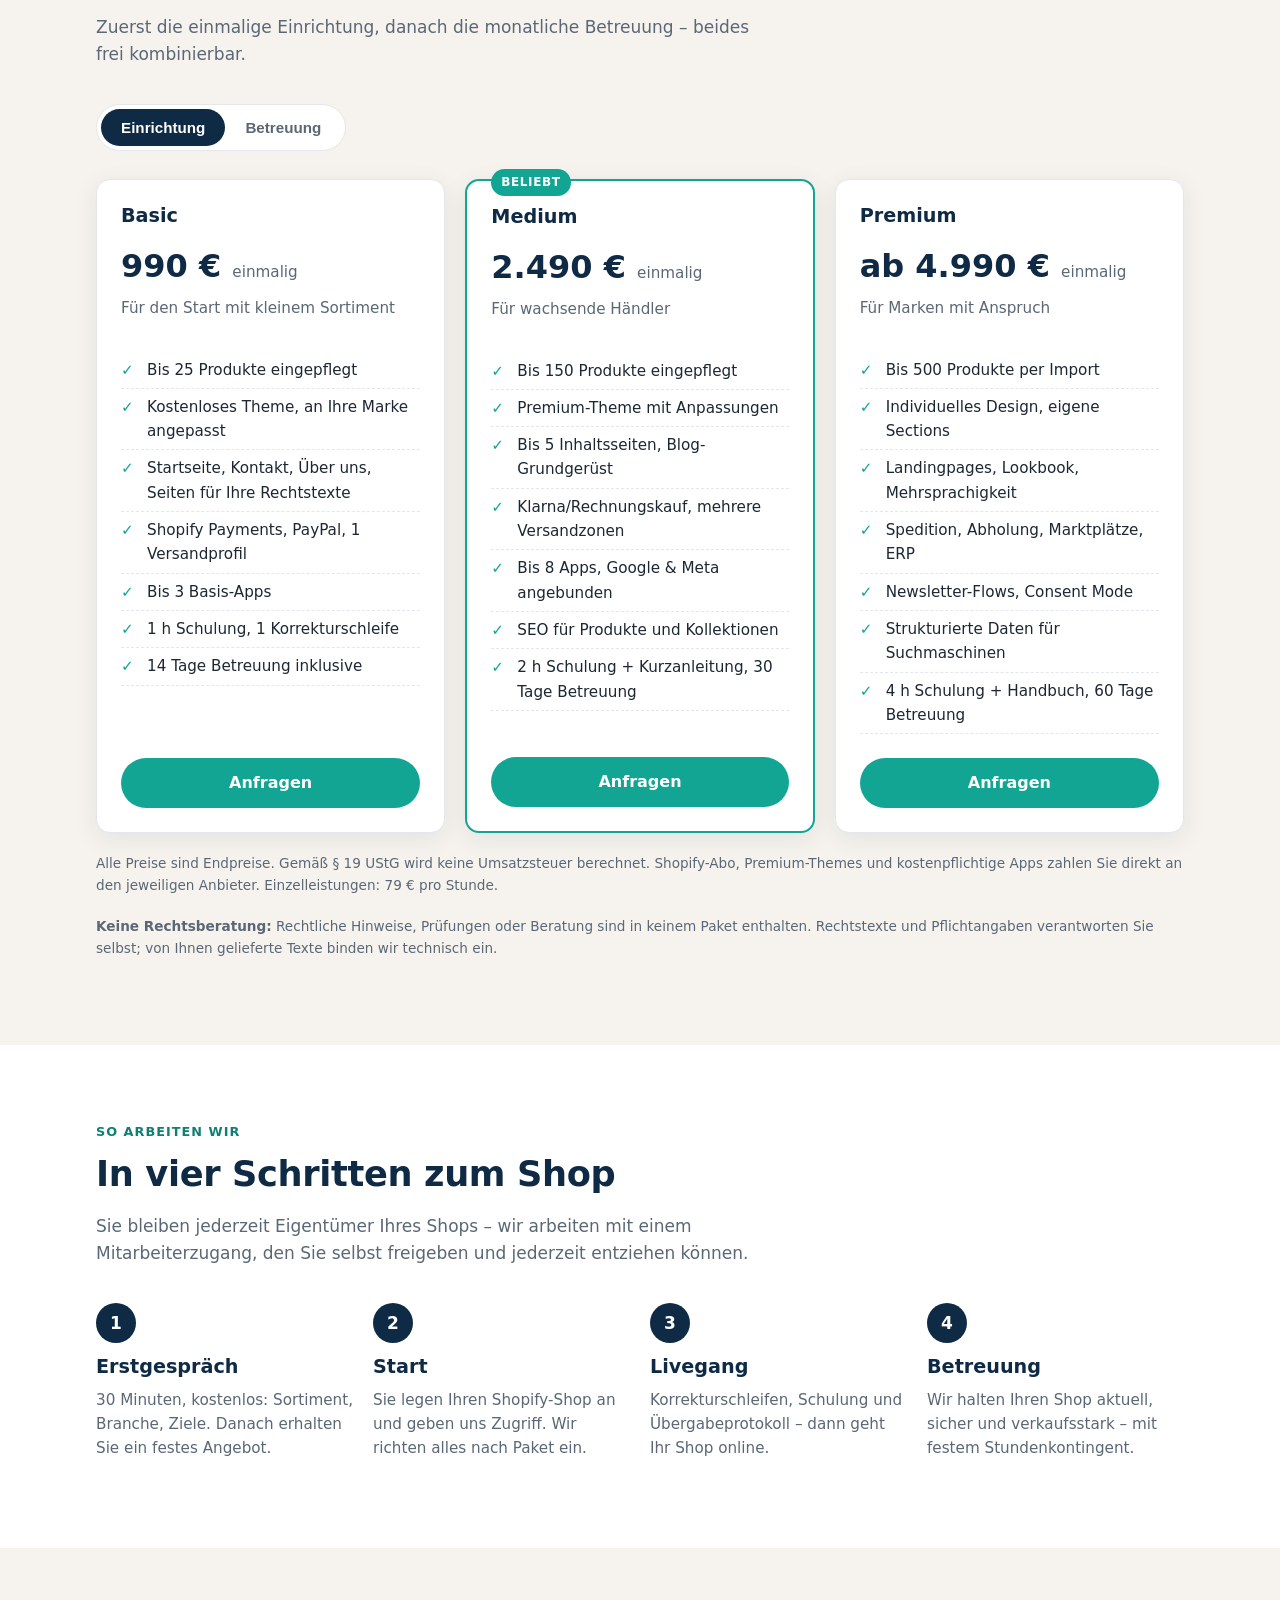
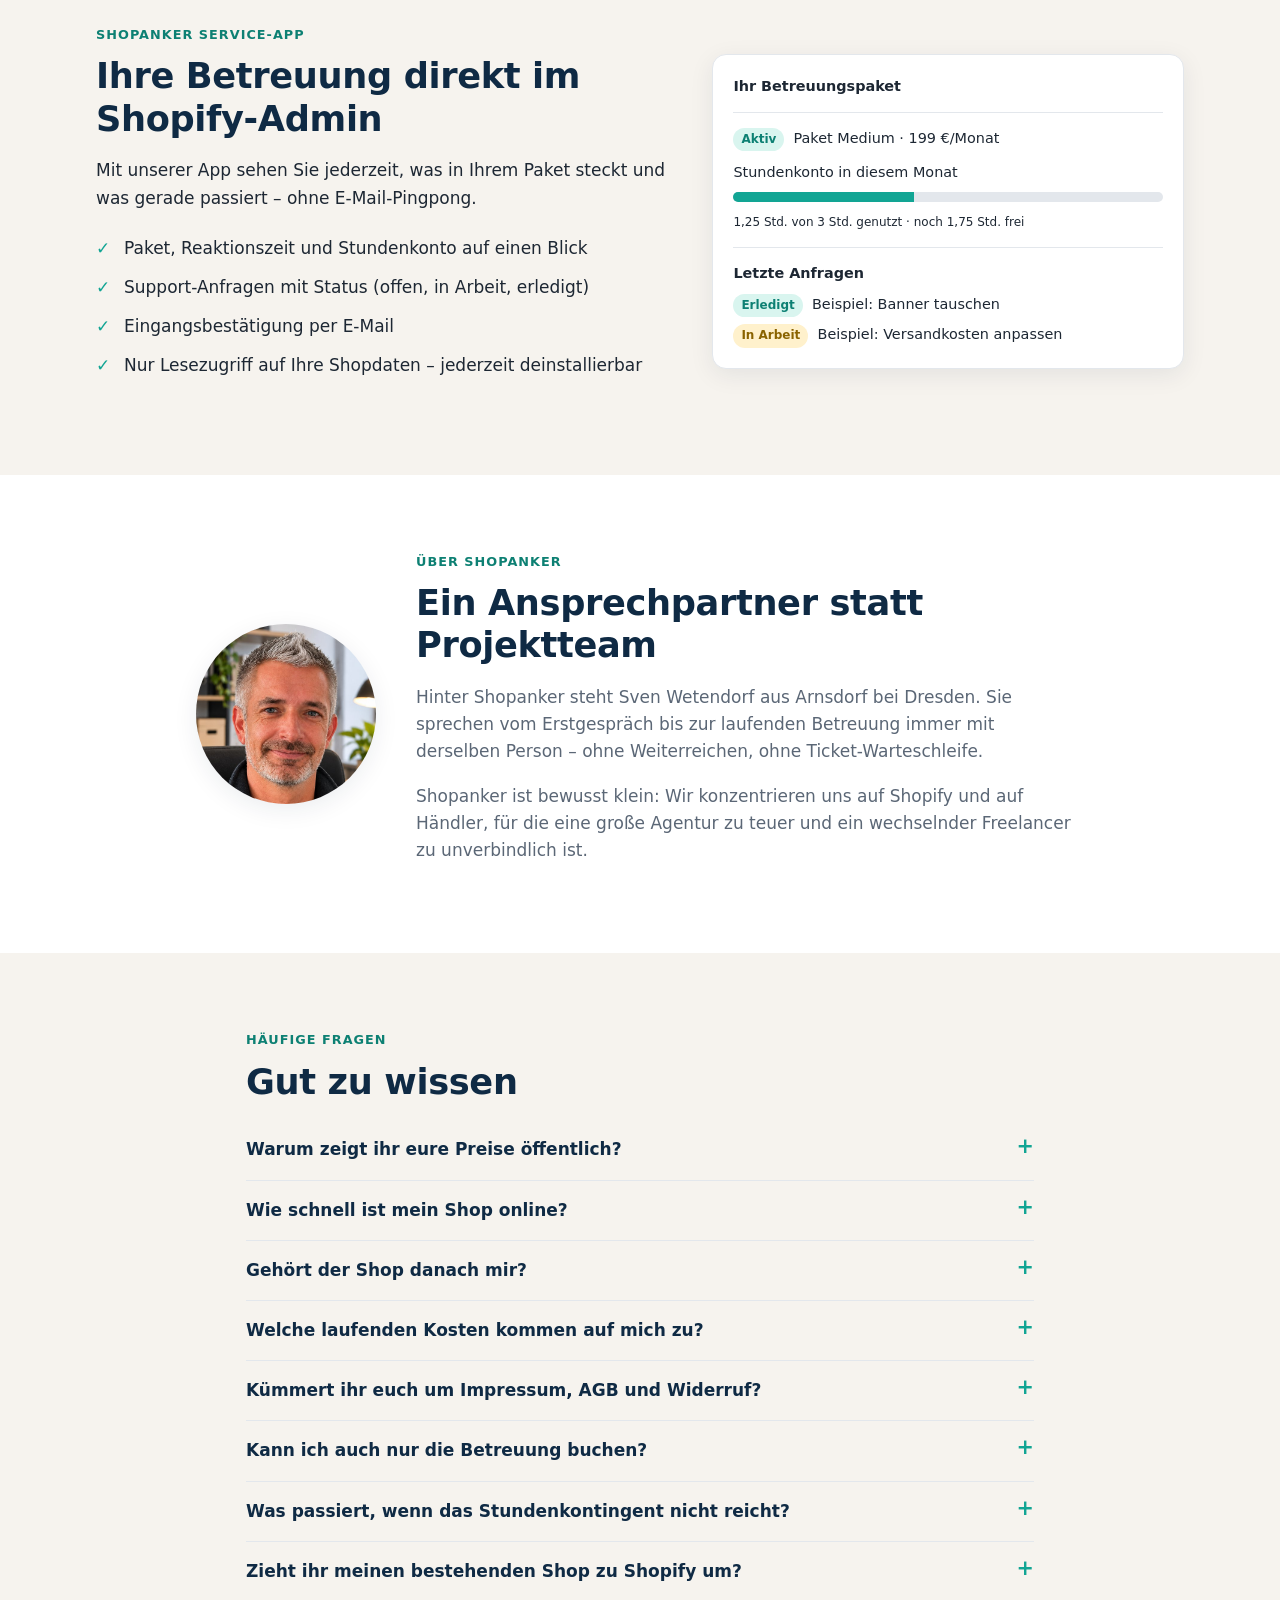
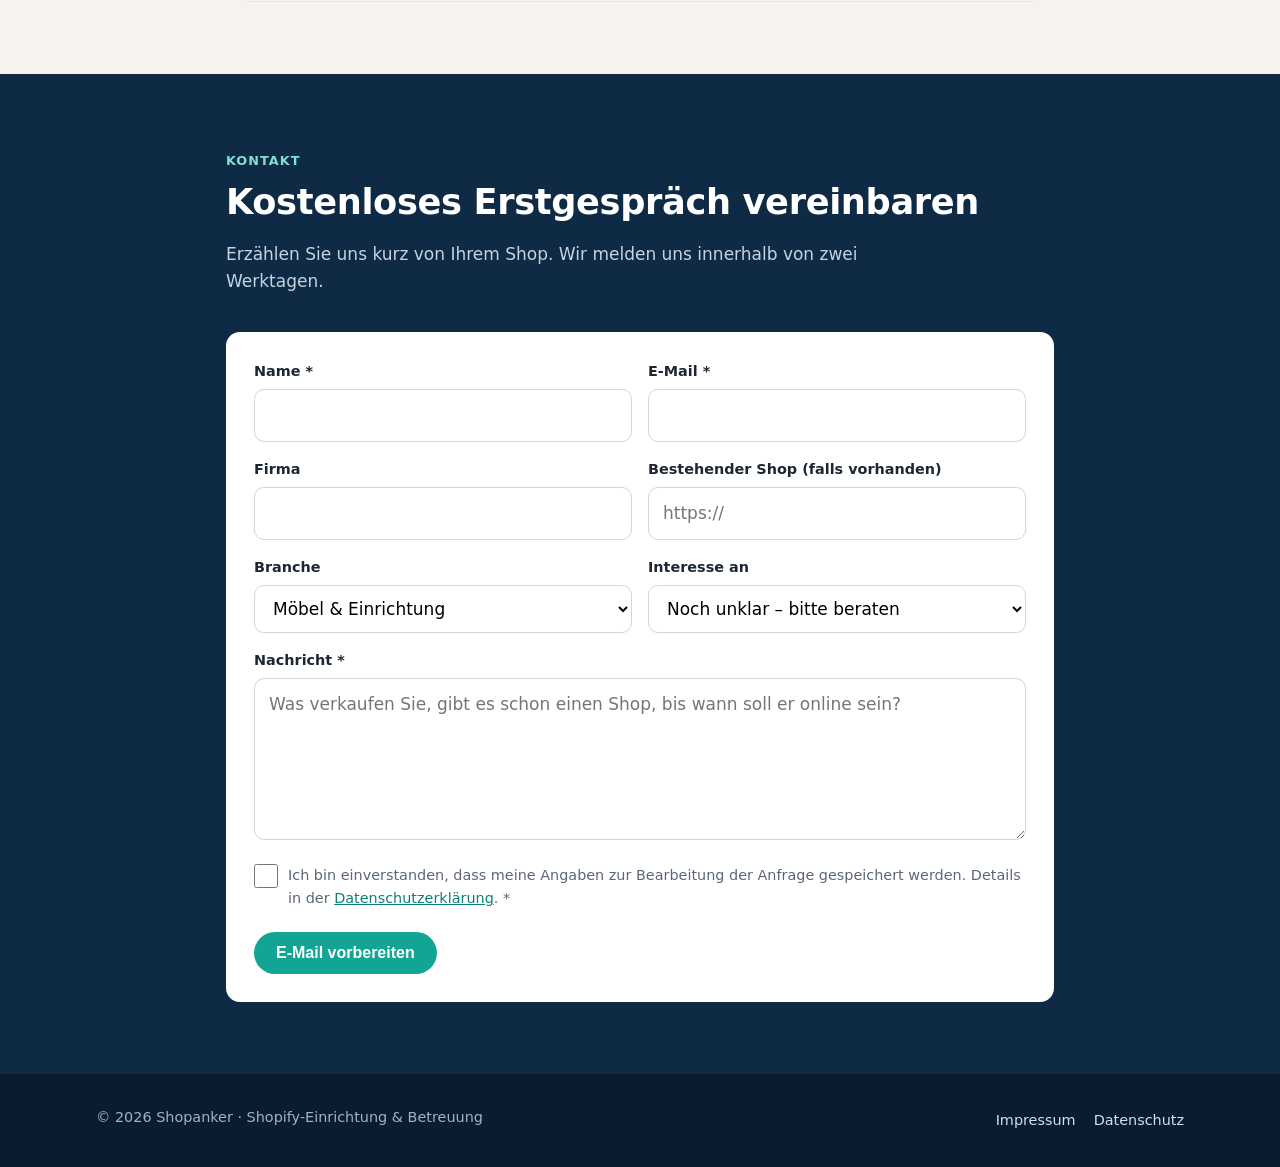
==== commit 16c9eb35: "Gewähltes Paket im Formular anzeigen und mit übermitteln Co-Authored-By: Claude Opus 5.5 <noreply@an" ====
--- a/index.html
+++ b/index.html
@@ -382,6 +382,7 @@
 
     <!-- Kein Formulardienst: Das Formular bereitet eine E-Mail im Mailprogramm der Besucher vor -->
     <form class="form" id="kontakt-form" name="kontakt" method="post" enctype="text/plain" action="mailto:svenwetendorf@gmail.com?subject=Anfrage%20%C3%BCber%20die%20Shopanker-Website">
+      <p class="full paket-auswahl" id="paket-auswahl" role="status" hidden>Ihre Auswahl: <strong id="paket-name"></strong></p>
       <div><label for="name">Name *</label><input id="name" name="name" required autocomplete="name"></div>
       <div><label for="email">E-Mail *</label><input id="email" name="email" type="email" required autocomplete="email"></div>
       <div><label for="firma">Firma</label><input id="firma" name="firma" autocomplete="organization"></div>
@@ -492,9 +493,13 @@
     const zeilen = [['Name', 'name'], ['E-Mail', 'email'], ['Firma', 'firma'], ['Bestehender Shop', 'shop_url'], ['Branche', 'branche'], ['Interesse an', 'paket']]
       .filter(([, k]) => d.get(k)).map(([l, k]) => `${l}: ${d.get(k)}`);
     const text = `${zeilen.join('\n')}\n\nNachricht:\n${d.get('nachricht')}`;
-    const basis = `mailto:${MAIL_TO}?subject=${encodeURIComponent(MAIL_SUBJECT)}&body=`;
+    // Das Paket steht immer im Betreff, auch wenn der Text für den Mail-Link zu lang ist
+    const paket = form.elements.paket.selectedIndex > 0 ? d.get('paket') : '';
+    const betreff = paket ? `${MAIL_SUBJECT}: ${paket}` : MAIL_SUBJECT;
+    const basis = `mailto:${MAIL_TO}?subject=${encodeURIComponent(betreff)}&body=`;
     const voll = basis + encodeURIComponent(text.replace(/\n/g, '\r\n'));
-    mailLink.href = voll.length <= MAIL_MAX ? voll : basis + encodeURIComponent('Bitte fügen Sie hier den kopierten Text von der Website ein.');
+    const kurz = `${paket ? `Interesse an: ${paket}\r\n\r\n` : ''}Bitte fügen Sie hier den kopierten Text von der Website ein.`;
+    mailLink.href = voll.length <= MAIL_MAX ? voll : basis + encodeURIComponent(kurz);
     mailText.value = text;
     mailCopy.textContent = 'Text kopieren';
     document.getElementById('form-hinweis').hidden = false;
@@ -512,9 +517,20 @@
   });
 
   // „Anfragen“ füllt das Paket im Formular vor
+  const paketFeld = document.getElementById('paket');
+  const paketAuswahl = document.getElementById('paket-auswahl');
+  function zeigePaket() {
+    const gewaehlt = paketFeld.selectedIndex > 0;
+    paketAuswahl.hidden = !gewaehlt;
+    document.getElementById('paket-name').textContent = gewaehlt ? paketFeld.value : '';
+  }
   document.querySelectorAll('[data-paket]').forEach(b => b.addEventListener('click', () => {
-    document.getElementById('paket').value = b.dataset.paket;
+    paketFeld.value = b.dataset.paket;
+    zeigePaket();
   }));
+  paketFeld.addEventListener('change', zeigePaket);
+  // Auch nach Neuladen oder „Zurück“ stellt der Browser die Auswahl wieder her
+  window.addEventListener('pageshow', zeigePaket);
 </script>
 </body>
 </html>
--- a/style.css
+++ b/style.css
@@ -152,6 +152,7 @@
   width: 100%; padding: 12px 14px; border: 1px solid #cfd6de; border-radius: 10px; font: inherit; background: var(--white);
 }
 .form input:focus, .form select:focus, .form textarea:focus { outline: 2px solid var(--teal); border-color: var(--teal); }
+.form .paket-auswahl { margin: 0; padding: 12px 16px; background: #e4f5f2; border-left: 4px solid var(--teal); border-radius: 8px; color: var(--navy); }
 .form .consent { font-size: 0.85rem; color: var(--muted); display: flex; gap: 10px; align-items: flex-start; }
 .form .consent input { flex: none; width: 24px; height: 24px; margin: 0; padding: 0; }
 .hp { position: absolute; left: -9999px; }
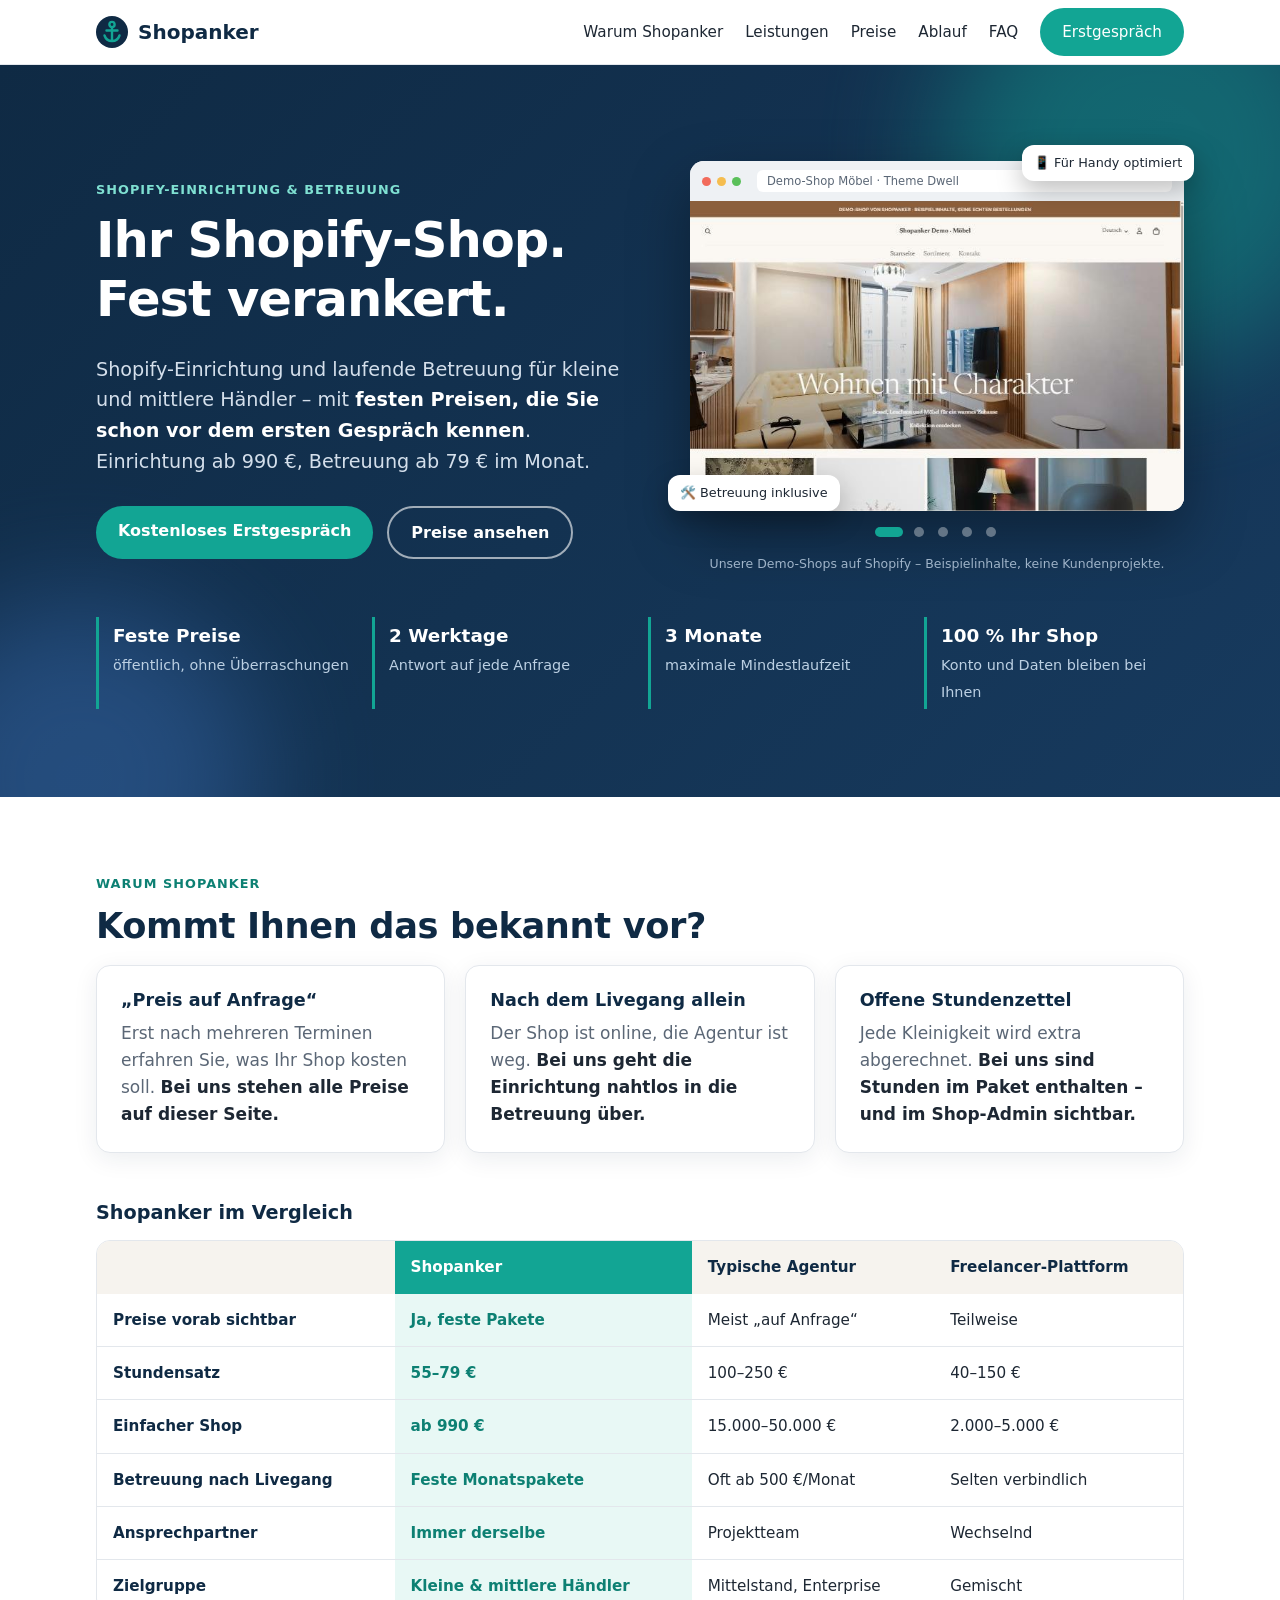
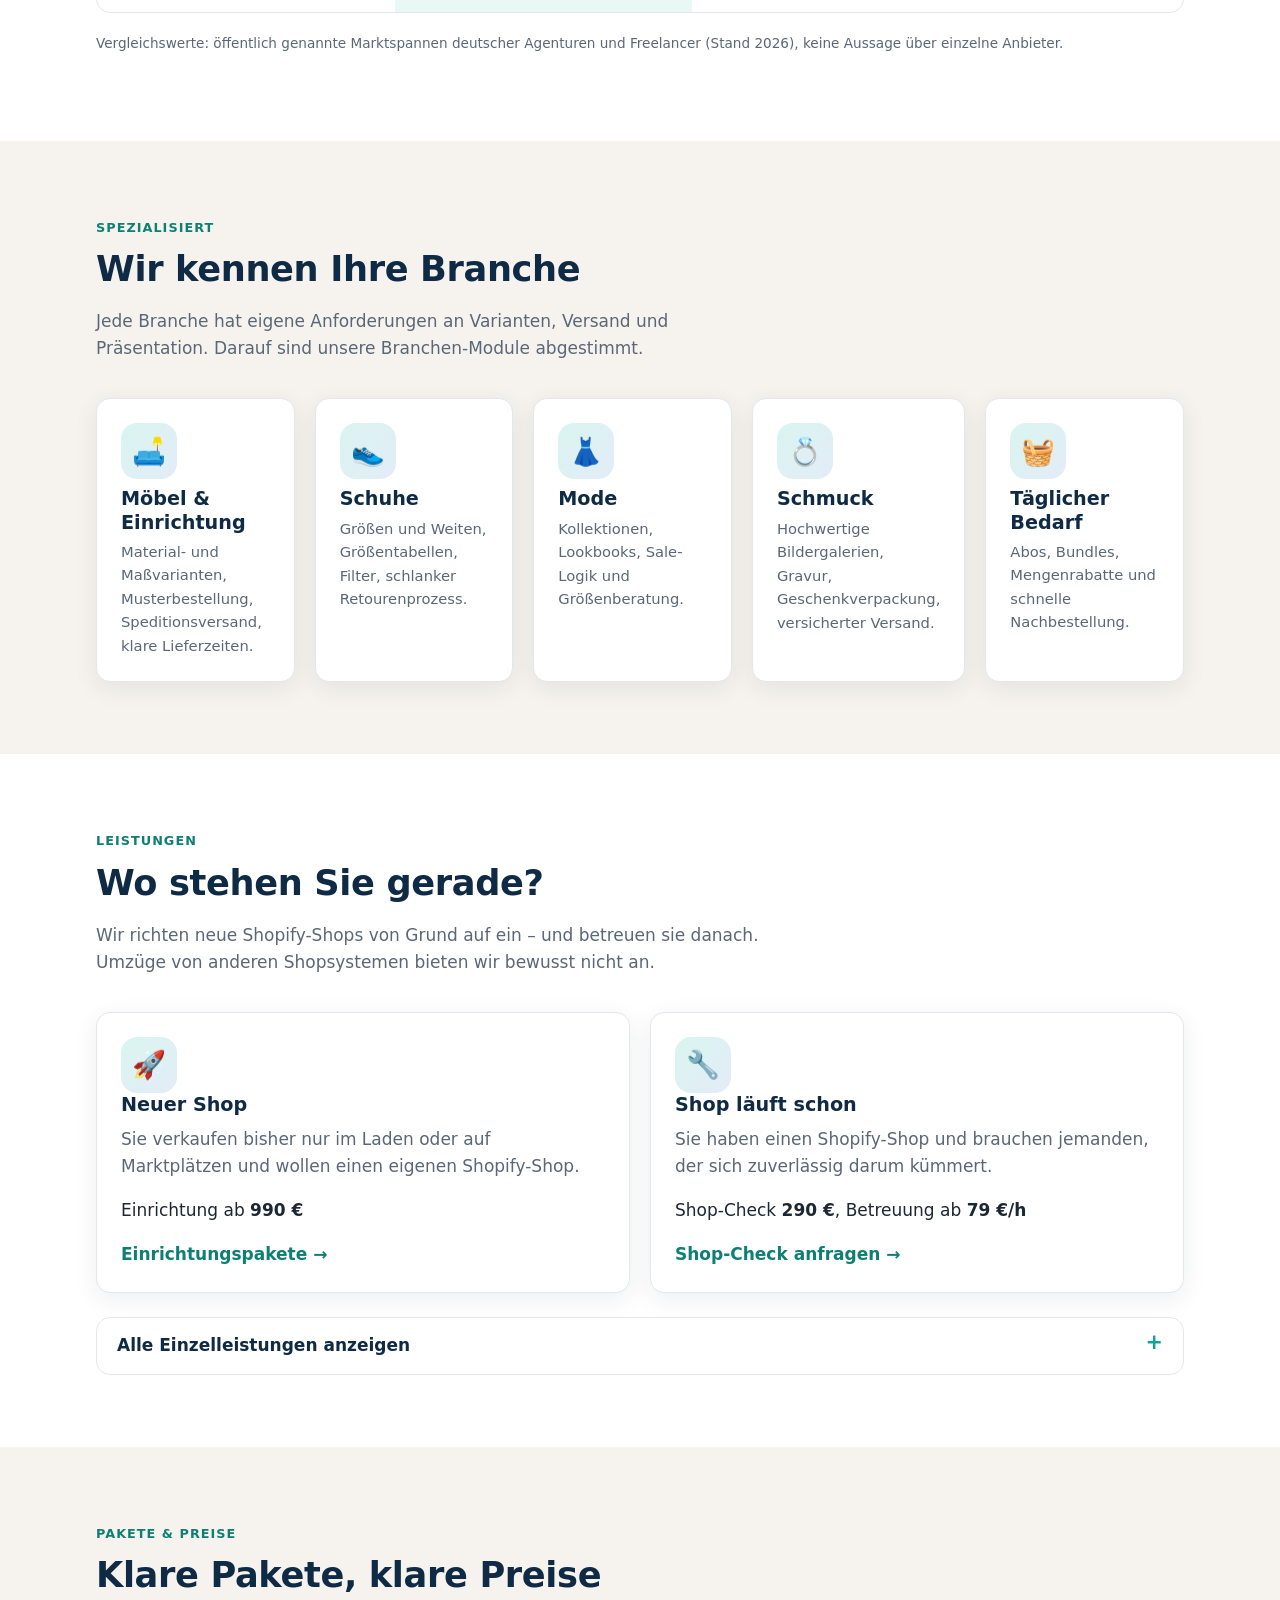
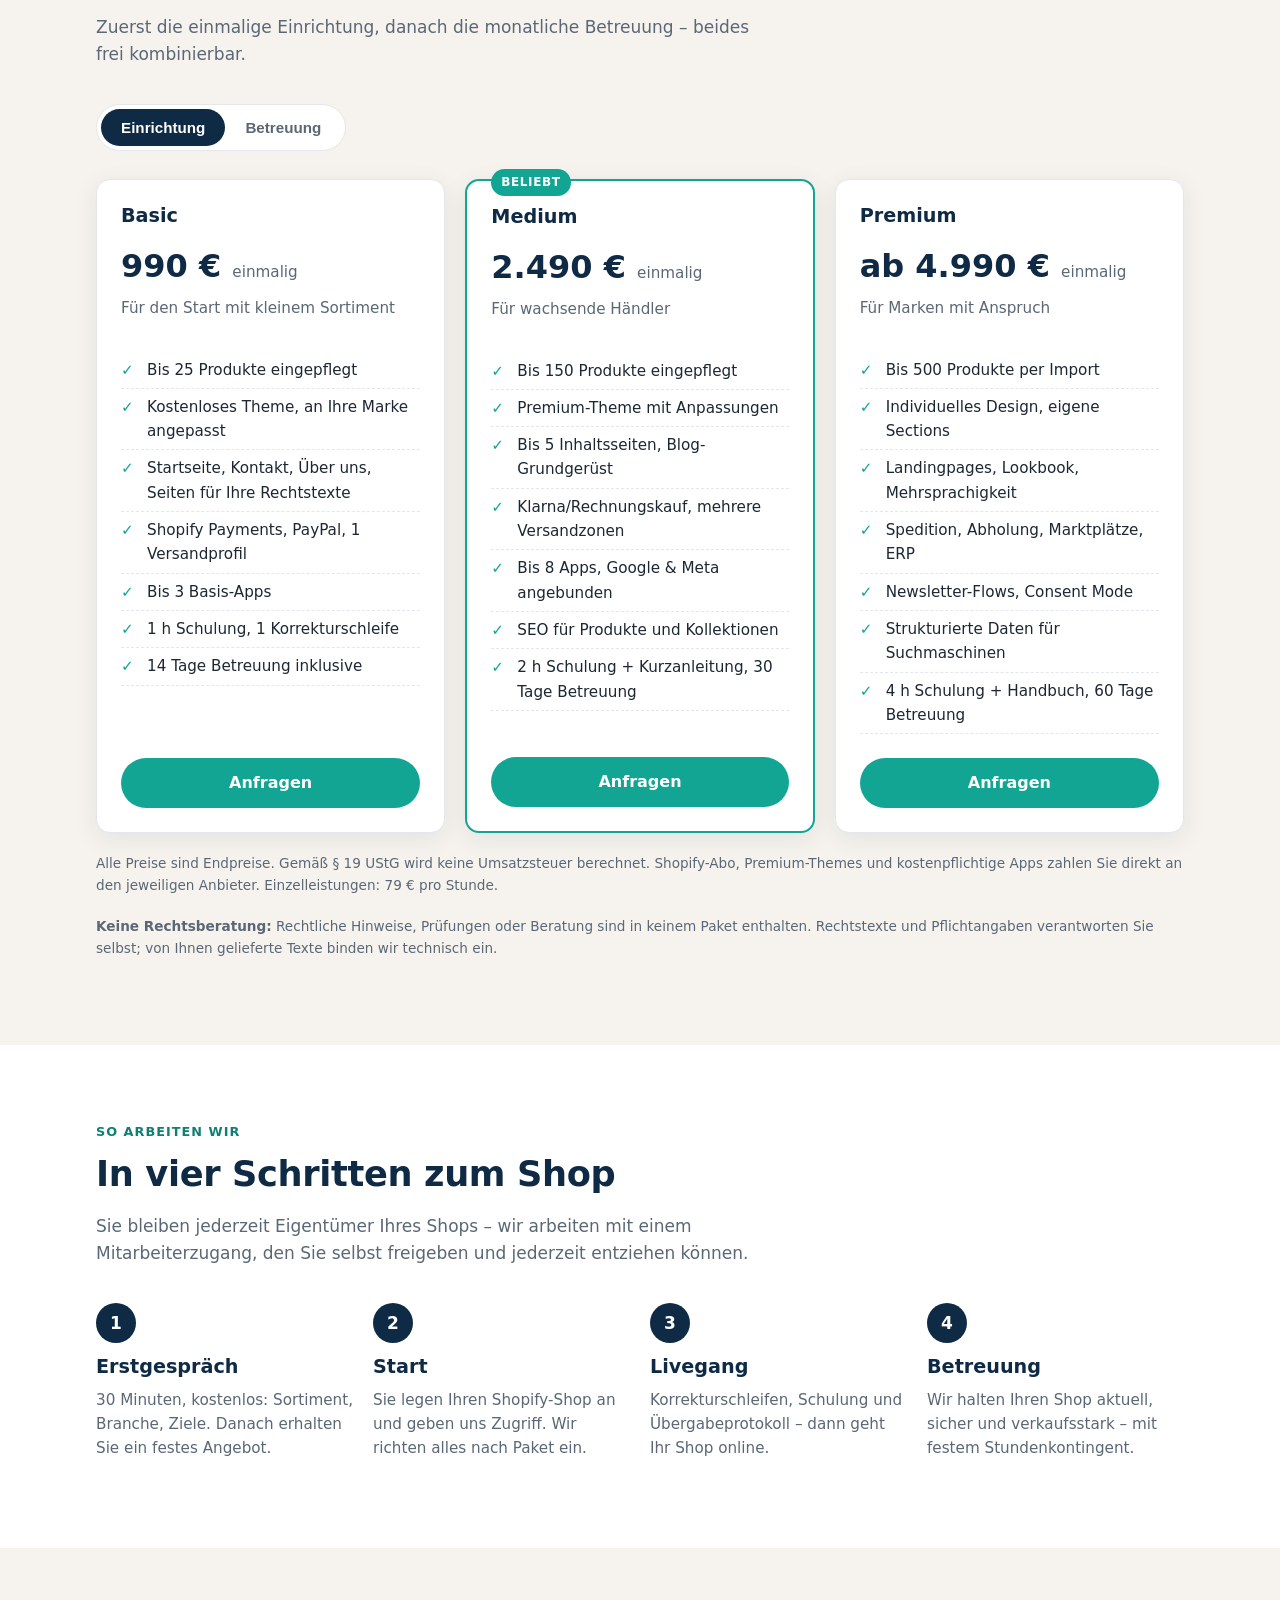
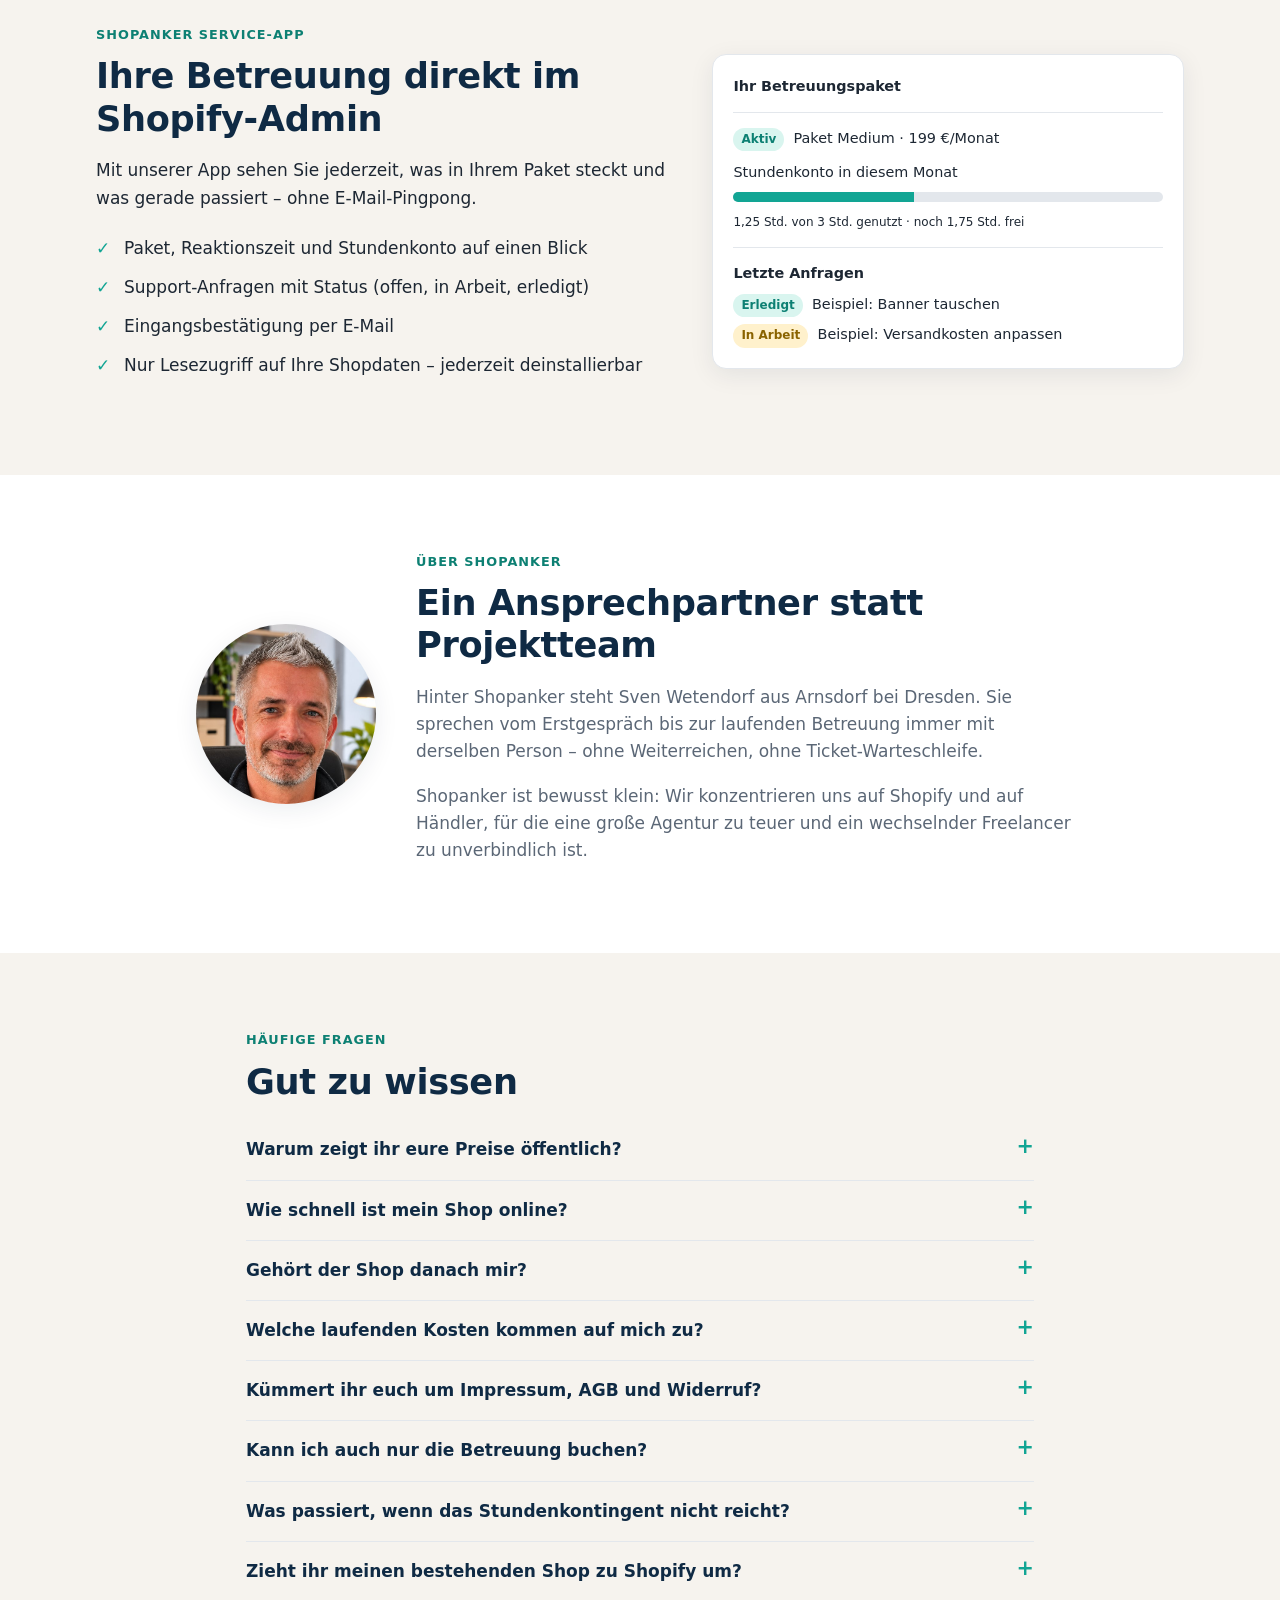
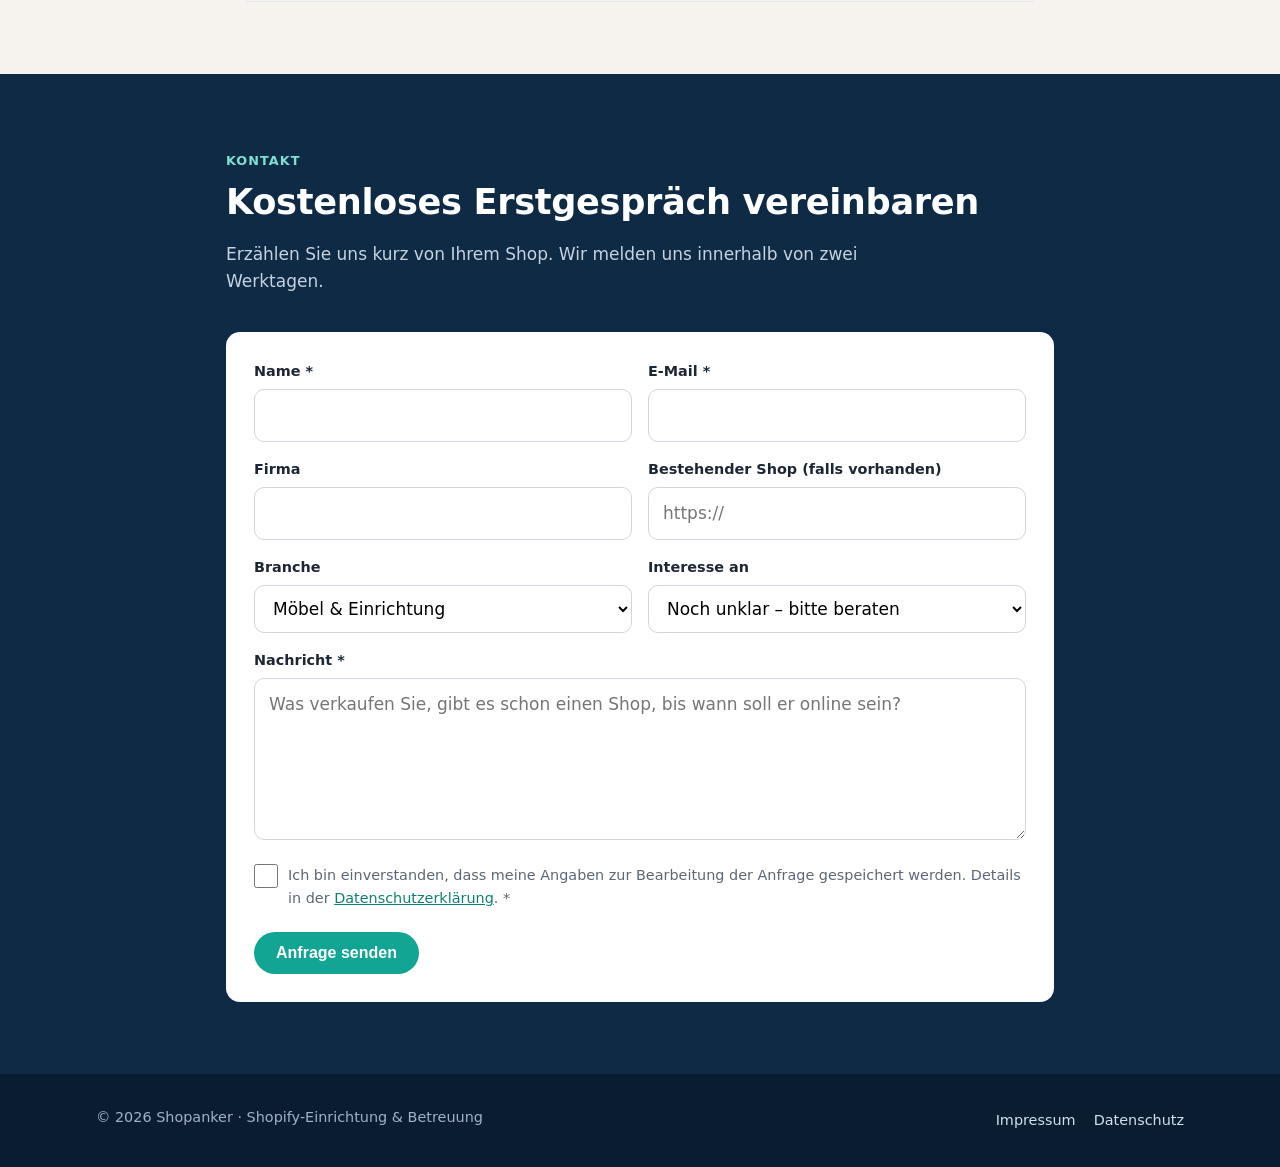
==== commit 06af051c: "Kontaktformular sendet Anfragen direkt Co-Authored-By: Claude Opus 5.5 <noreply@anthropic.com>" ====
--- a/index.html
+++ b/index.html
@@ -380,9 +380,10 @@
     <h2>Kostenloses Erstgespräch vereinbaren</h2>
     <p class="section-intro">Erzählen Sie uns kurz von Ihrem Shop. Wir melden uns innerhalb von zwei Werktagen.</p>
 
-    <!-- Kein Formulardienst: Das Formular bereitet eine E-Mail im Mailprogramm der Besucher vor -->
+    <!-- Versand über die eigene Apps-Script-Web-App, bei Fehlern bereitet das Formular eine E-Mail vor -->
     <form class="form" id="kontakt-form" name="kontakt" method="post" enctype="text/plain" action="mailto:svenwetendorf@gmail.com?subject=Anfrage%20%C3%BCber%20die%20Shopanker-Website">
       <p class="full paket-auswahl" id="paket-auswahl" role="status" hidden>Ihre Auswahl: <strong id="paket-name"></strong></p>
+      <div aria-hidden="true" style="position:absolute;left:-9999px"><label>Webseite<input name="webseite" tabindex="-1" autocomplete="off"></label></div>
       <div><label for="name">Name *</label><input id="name" name="name" required autocomplete="name"></div>
       <div><label for="email">E-Mail *</label><input id="email" name="email" type="email" required autocomplete="email"></div>
       <div><label for="firma">Firma</label><input id="firma" name="firma" autocomplete="organization"></div>
@@ -408,7 +409,8 @@
         <input type="checkbox" id="dsgvo" name="datenschutz" value="ja" required>
         <label for="dsgvo" style="font-weight:400">Ich bin einverstanden, dass meine Angaben zur Bearbeitung der Anfrage gespeichert werden. Details in der <a href="datenschutz.html">Datenschutzerklärung</a>. *</label>
       </div>
-      <div class="full"><button class="btn" type="submit">E-Mail vorbereiten</button></div>
+      <div class="full"><button class="btn" id="form-senden" type="submit">Anfrage senden</button></div>
+      <p class="full paket-auswahl" id="form-erfolg" role="status" tabindex="-1" hidden><strong>Vielen Dank für Ihre Anfrage!</strong> Wir melden uns innerhalb von zwei Werktagen bei Ihnen.</p>
       <div class="full" id="form-hinweis" role="status" hidden style="background:#fff4d6;color:#3d3312;border:1px solid #f0d58a;border-radius:10px;padding:14px">
         <p style="margin:0 0 8px"><strong>Fast geschafft:</strong> Bitte senden Sie die vorbereitete E-Mail in Ihrem Mailprogramm ab. Erst dann erreicht uns Ihre Anfrage.</p>
         <p style="margin:0 0 8px">Es hat sich nichts geöffnet? <a id="mail-link" href="mailto:svenwetendorf@gmail.com" style="color:inherit">E-Mail erneut öffnen</a> oder den Text kopieren und an svenwetendorf@gmail.com senden:</p>
@@ -487,9 +489,36 @@
   const MAIL_TO = 'svenwetendorf@gmail.com';
   const MAIL_SUBJECT = 'Anfrage über die Shopanker-Website';
   const MAIL_MAX = 1900; // längere mailto-Links öffnen manche Programme nicht
-  form.addEventListener('submit', (e) => {
+  // Adresse der Web-App „Shopanker Website-Anfragen“. Leer = Formular bereitet nur eine E-Mail vor.
+  const ANFRAGE_URL = 'https://script.google.com/macros/s/AKfycbxKx8xjBkfe3qDmDiMp5e3yQlk0eLap2I_ETNy9c6rts-BzFHiS3sDd2CB9lYDo1hBP/exec';
+  const sendenBtn = document.getElementById('form-senden');
+  const erfolg = document.getElementById('form-erfolg');
+  if (ANFRAGE_URL) sendenBtn.textContent = 'Anfrage senden';
+
+  form.addEventListener('submit', async (e) => {
     e.preventDefault();
     const d = new FormData(form);
+    erfolg.hidden = true;
+    document.getElementById('form-hinweis').hidden = true;
+    if (ANFRAGE_URL) {
+      sendenBtn.disabled = true;
+      sendenBtn.textContent = 'Wird gesendet …';
+      try {
+        // text/plain vermeidet die CORS-Vorabfrage, die Apps Script nicht beantwortet
+        const r = await fetch(ANFRAGE_URL, { method: 'POST', headers: { 'Content-Type': 'text/plain;charset=utf-8' }, body: JSON.stringify(Object.fromEntries(d)), signal: AbortSignal.timeout(20000) });
+        const a = await r.json();
+        if (a.ok) {
+          form.reset();
+          zeigePaket();
+          erfolg.hidden = false;
+          erfolg.focus();
+          return;
+        }
+      } catch { /* Ersatzweg per E-Mail folgt */ } finally {
+        sendenBtn.disabled = false;
+        sendenBtn.textContent = 'Anfrage senden';
+      }
+    }
     const zeilen = [['Name', 'name'], ['E-Mail', 'email'], ['Firma', 'firma'], ['Bestehender Shop', 'shop_url'], ['Branche', 'branche'], ['Interesse an', 'paket']]
       .filter(([, k]) => d.get(k)).map(([l, k]) => `${l}: ${d.get(k)}`);
     const text = `${zeilen.join('\n')}\n\nNachricht:\n${d.get('nachricht')}`;
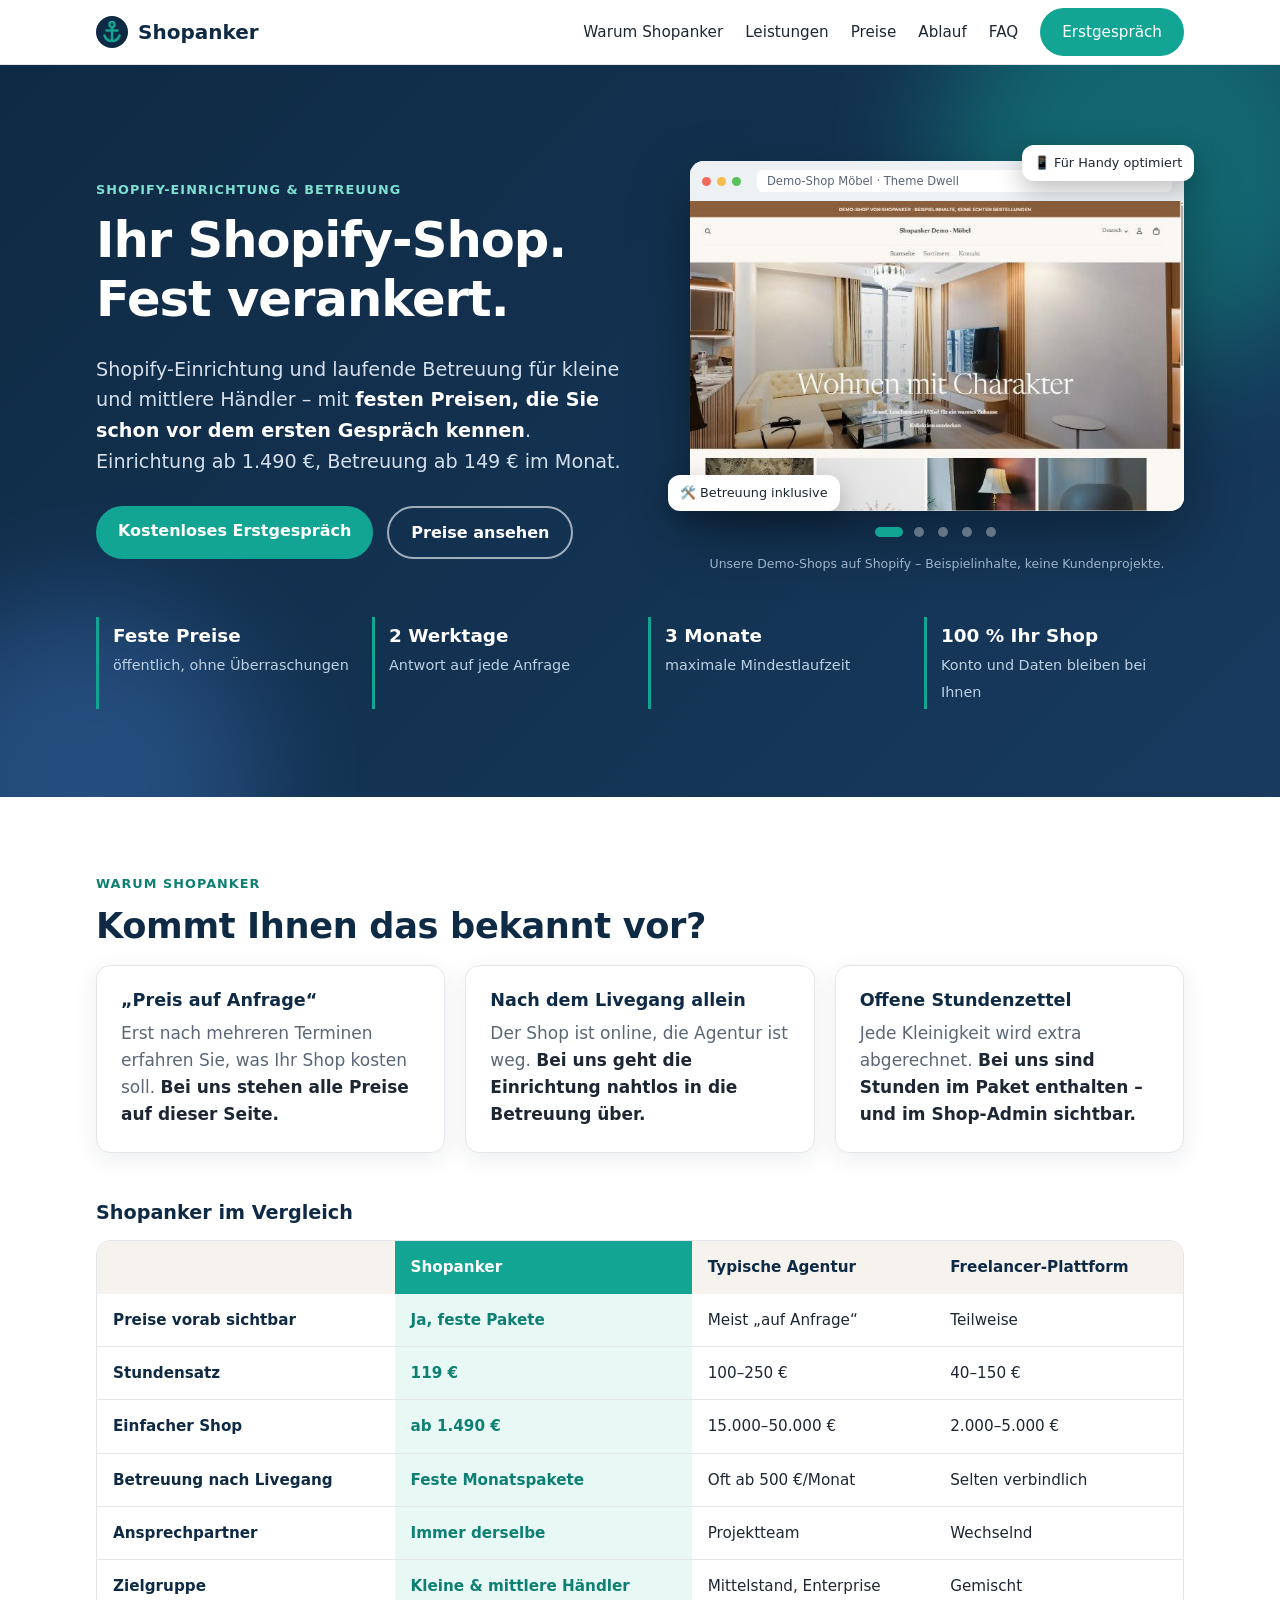
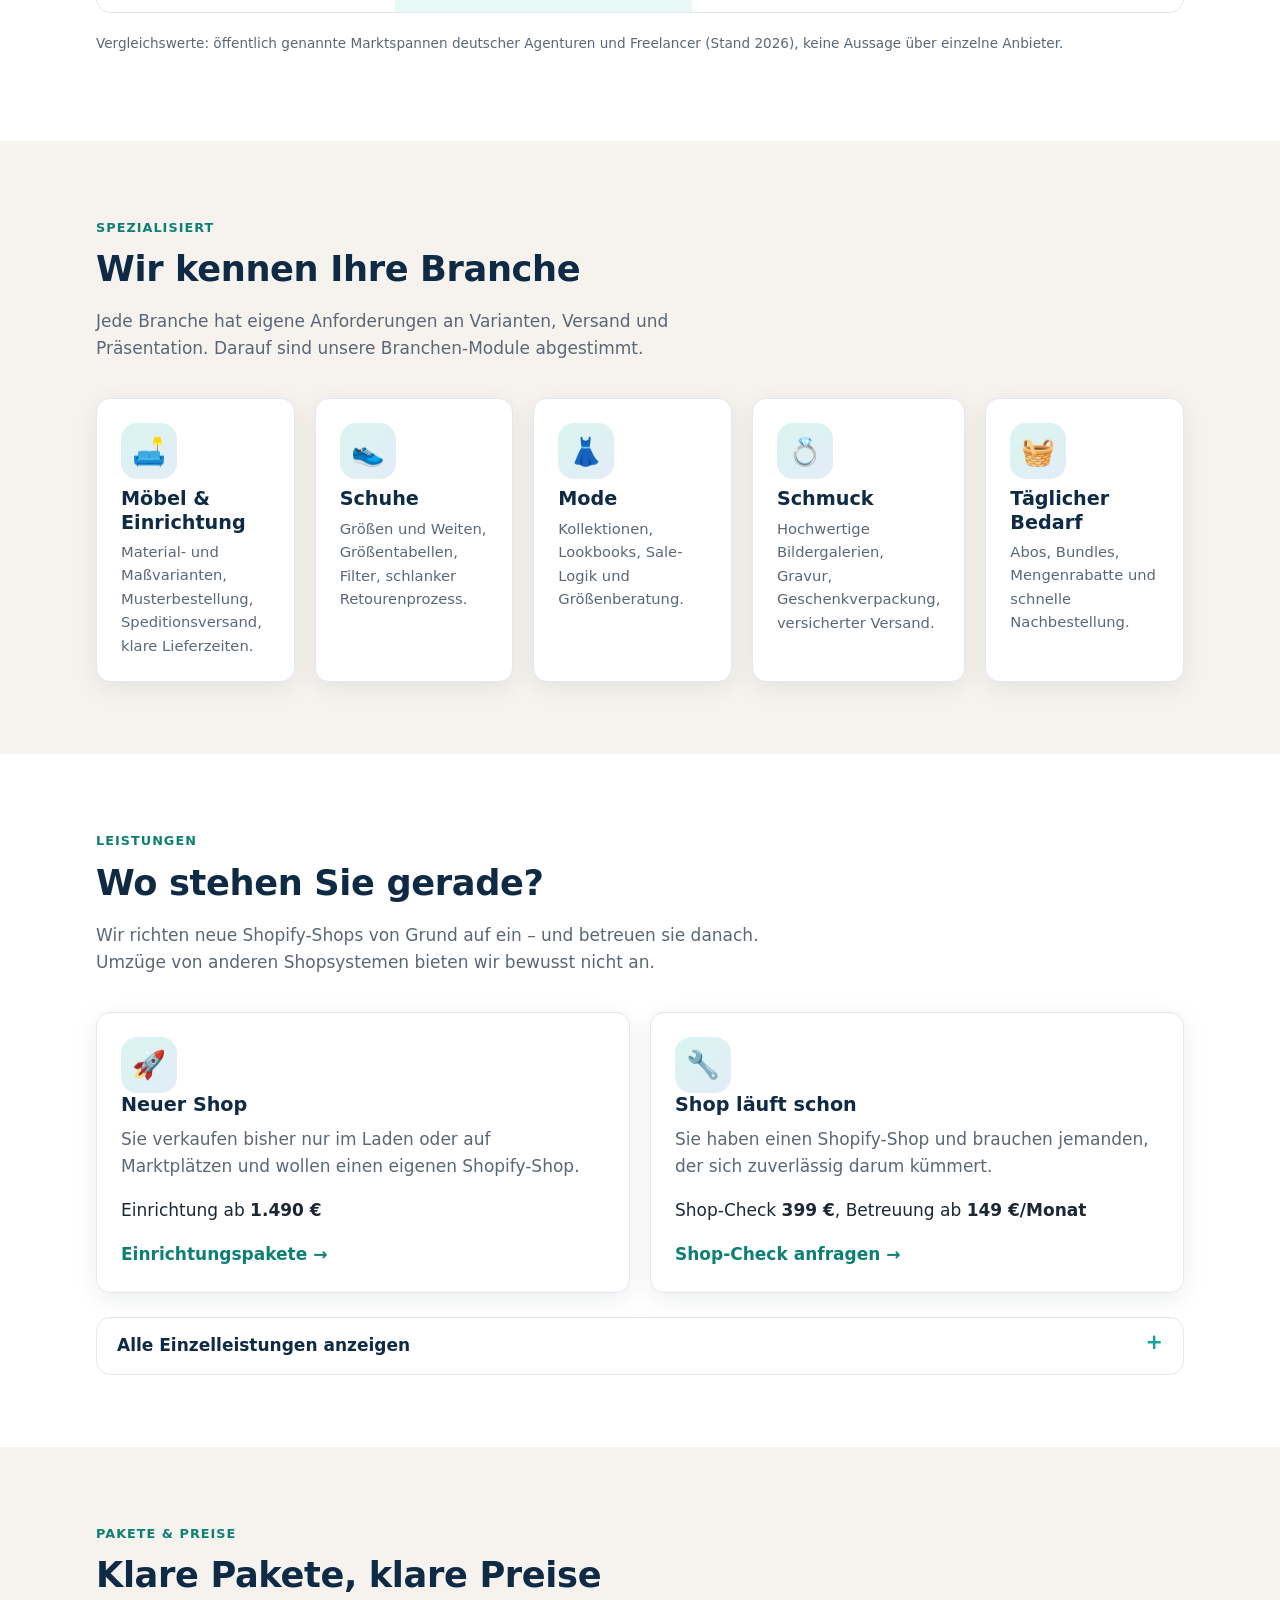
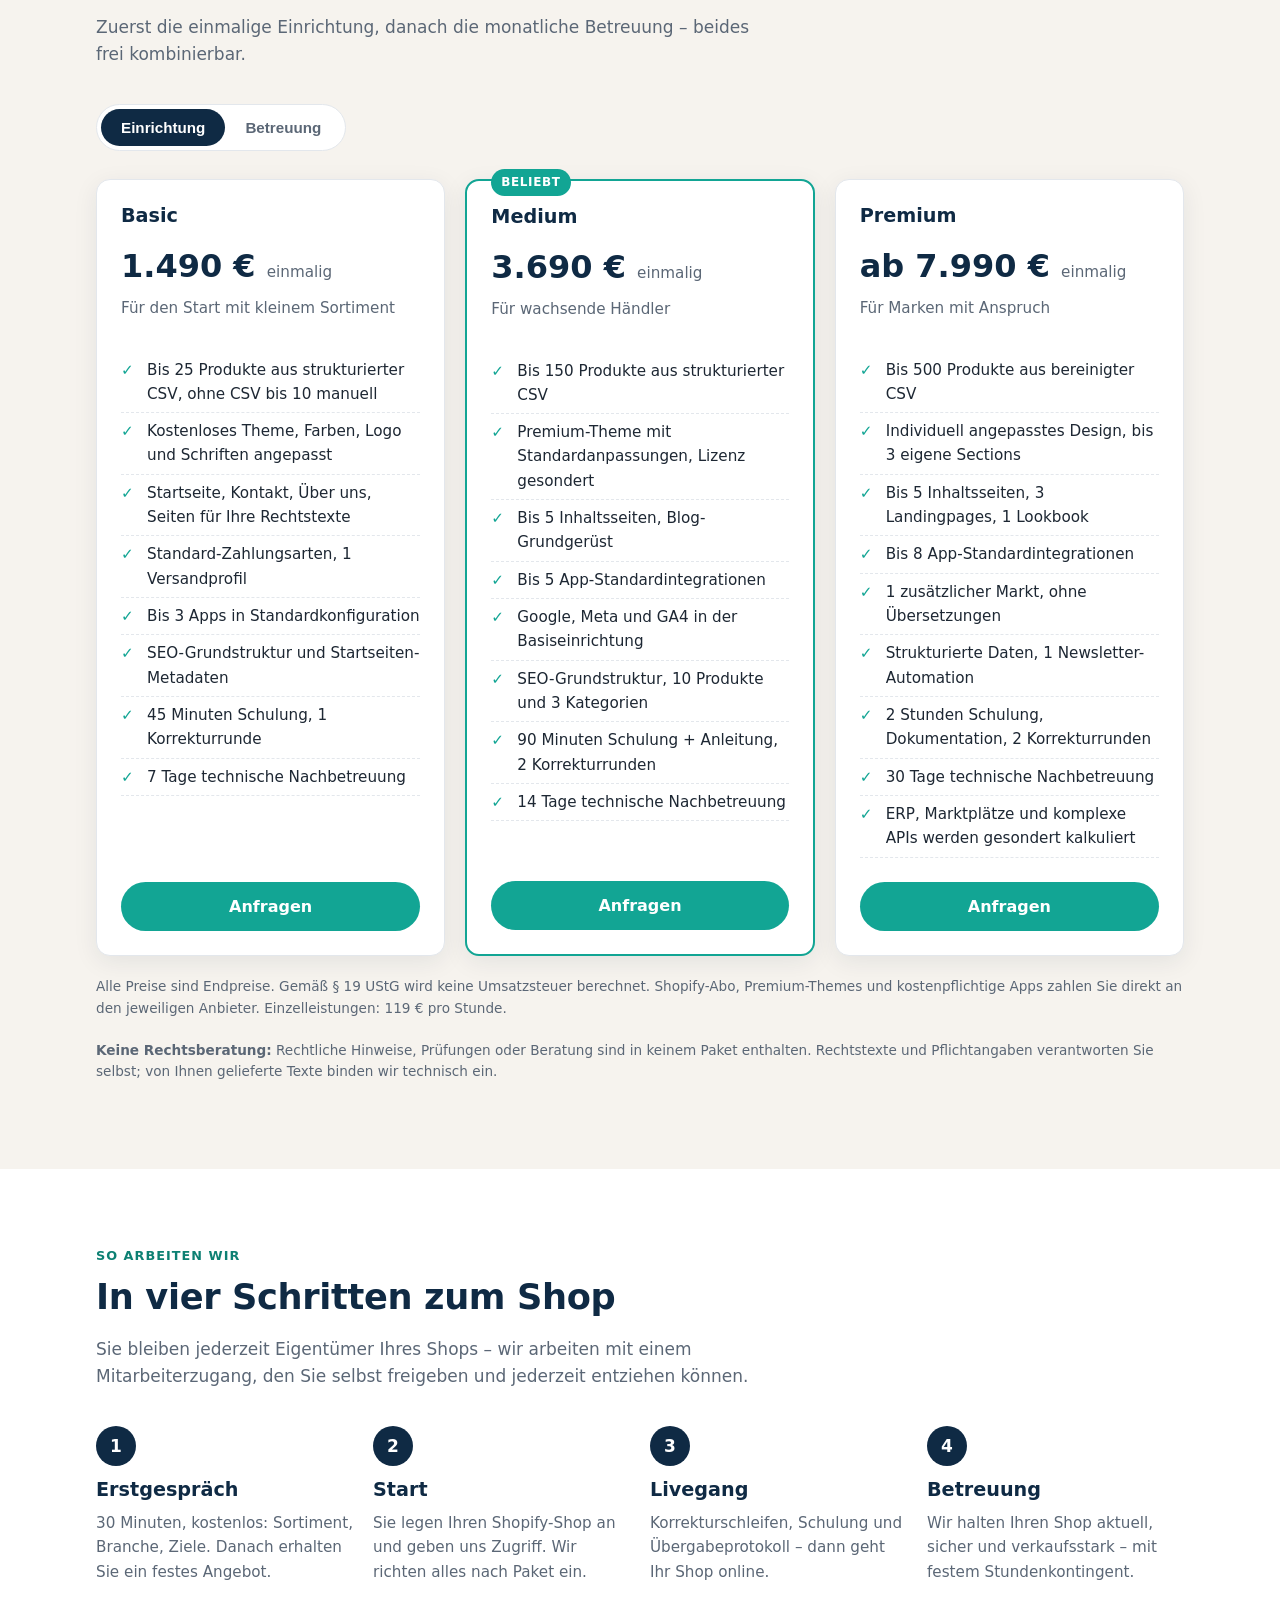
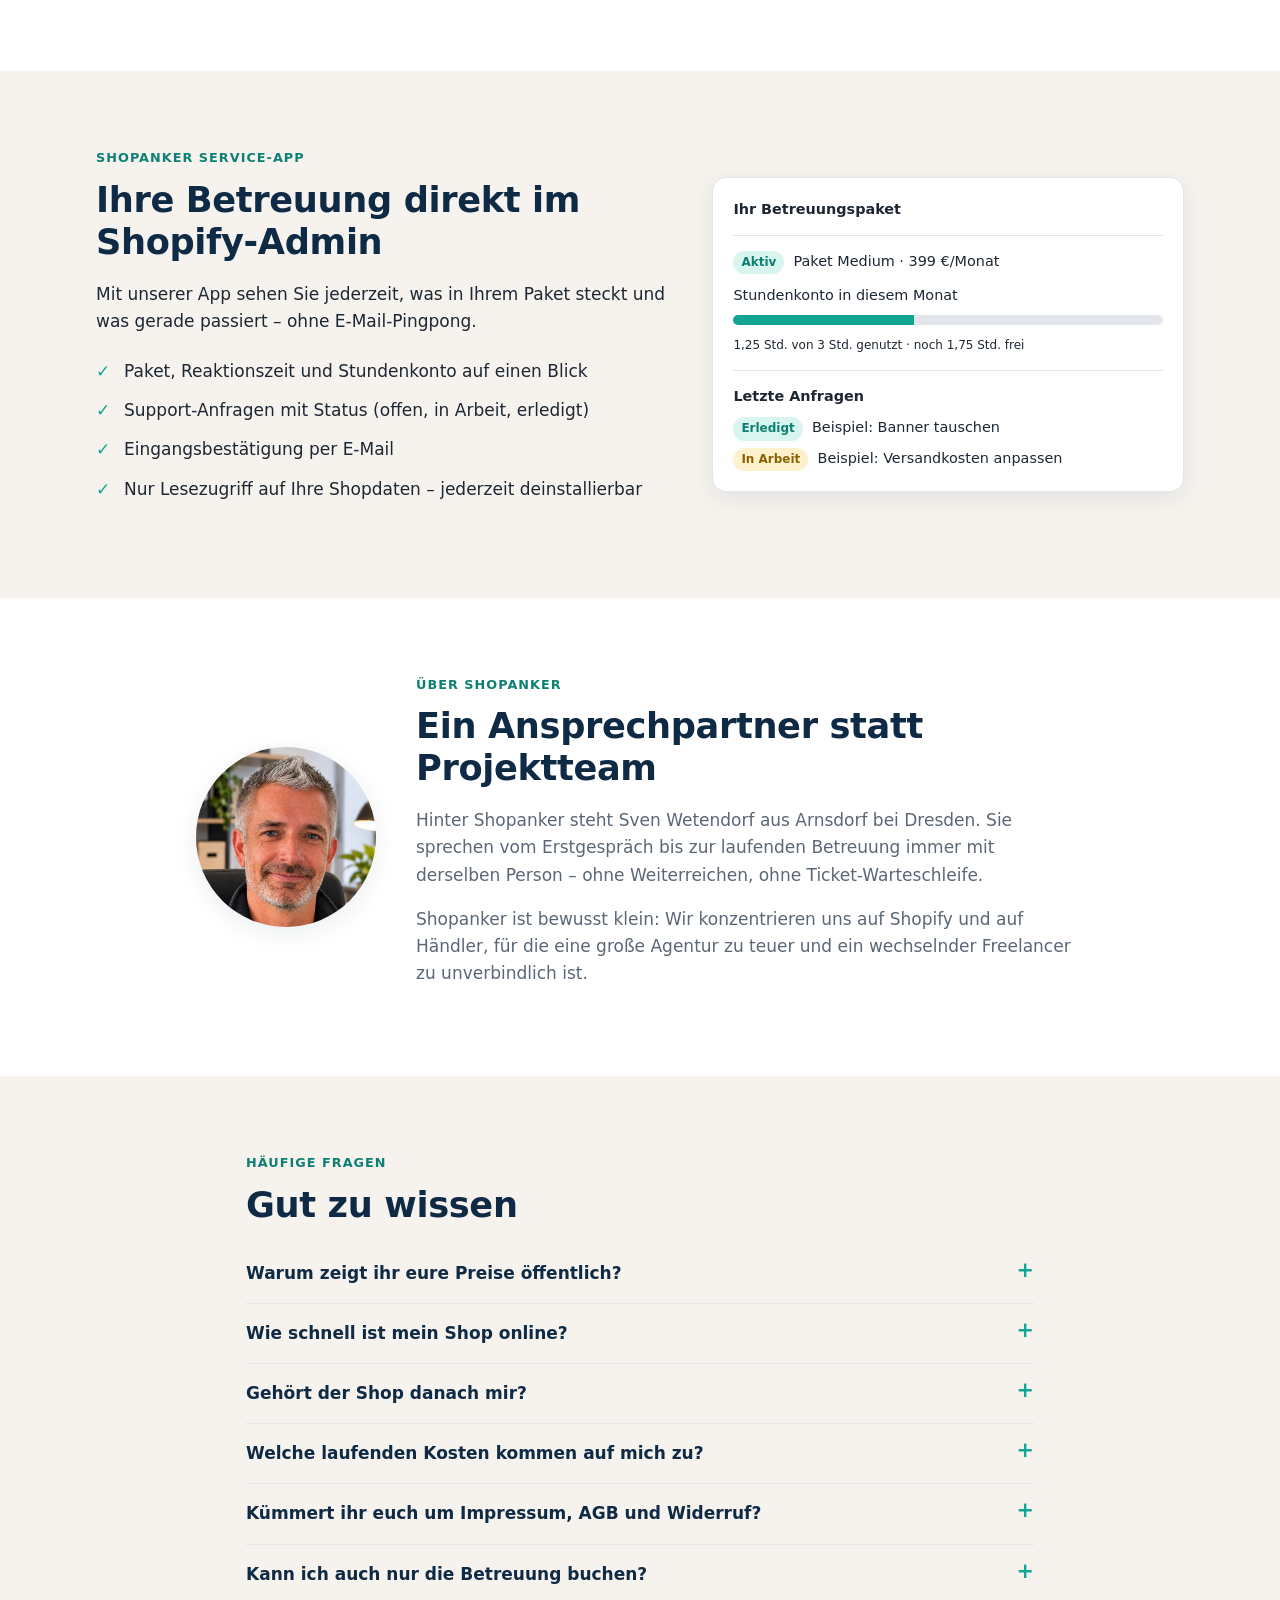
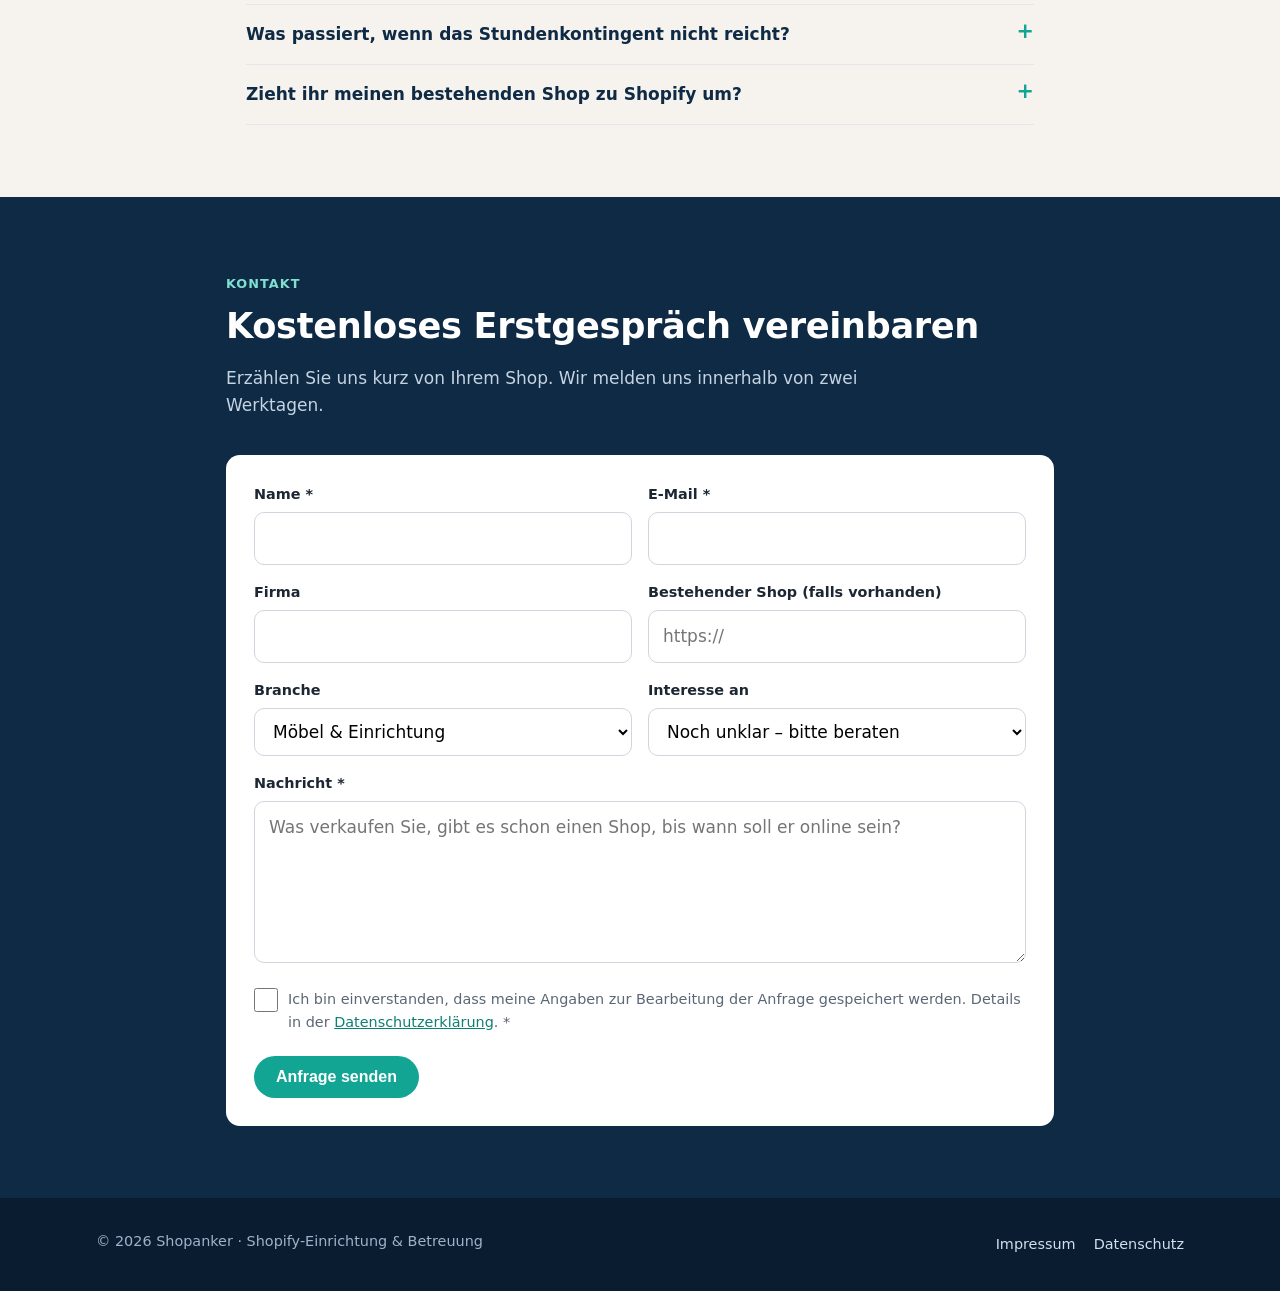
==== commit 53f3ec82: "Preise und Leistungen auf Plan 2027 umstellen Co-Authored-By: Claude Opus 5.5 <noreply@anthropic.com" ====
--- a/index.html
+++ b/index.html
@@ -14,12 +14,12 @@
   <meta property="og:type" content="website">
   <meta property="og:locale" content="de_DE">
   <meta property="og:title" content="Shopanker – Shopify-Shops einrichten & betreuen zu festen Preisen">
-  <meta property="og:description" content="Shopify-Einrichtung ab 990 €, Betreuung ab 79 €/Monat. Transparente Pakete für Möbel, Schuhe, Mode, Schmuck und Dinge des täglichen Bedarfs.">
+  <meta property="og:description" content="Shopify-Einrichtung ab 1.490 €, Betreuung ab 149 €/Monat. Transparente Pakete für Möbel, Schuhe, Mode, Schmuck und Dinge des täglichen Bedarfs.">
   <meta property="og:url" content="https://sven6678.github.io/shopanker-website/">
   <meta property="og:image" content="https://sven6678.github.io/shopanker-website/img/og-shopanker.jpg">
   <meta property="og:image:width" content="1200">
   <meta property="og:image:height" content="630">
-  <meta property="og:image:alt" content="Shopanker – Shopify-Einrichtung ab 990 €, Betreuung ab 79 € im Monat">
+  <meta property="og:image:alt" content="Shopanker – Shopify-Einrichtung ab 1.490 €, Betreuung ab 149 € im Monat">
   <meta name="twitter:card" content="summary_large_image">
   <script type="application/ld+json">
   {
@@ -29,7 +29,7 @@
     "description": "Einrichtung und Betreuung von Shopify-Onlineshops zu festen Paketpreisen.",
     "url": "https://sven6678.github.io/shopanker-website/",
     "areaServed": ["DE", "AT", "CH"],
-    "priceRange": "79 € – 4.990 €",
+    "priceRange": "149 € – 7.990 €",
     "makesOffer": [
       {"@type": "Offer", "name": "Shopify-Einrichtung Basic", "price": "990", "priceCurrency": "EUR"},
       {"@type": "Offer", "name": "Shopify-Einrichtung Medium", "price": "2490", "priceCurrency": "EUR"},
@@ -71,7 +71,7 @@
     <div>
     <span class="eyebrow" style="color:#7fe0d2">Shopify-Einrichtung & Betreuung</span>
     <h1>Ihr Shopify-Shop. Fest verankert.</h1>
-    <p class="lead">Shopify-Einrichtung und laufende Betreuung für kleine und mittlere Händler – mit <strong style="color:#fff">festen Preisen, die Sie schon vor dem ersten Gespräch kennen</strong>. Einrichtung ab 990 €, Betreuung ab 79 € im Monat.</p>
+    <p class="lead">Shopify-Einrichtung und laufende Betreuung für kleine und mittlere Händler – mit <strong style="color:#fff">festen Preisen, die Sie schon vor dem ersten Gespräch kennen</strong>. Einrichtung ab 1.490 €, Betreuung ab 149 € im Monat.</p>
     <div class="actions">
       <a class="btn" href="#kontakt">Kostenloses Erstgespräch</a>
       <a class="btn btn-ghost" href="#pakete">Preise ansehen</a>
@@ -127,8 +127,8 @@
         </thead>
         <tbody>
           <tr><th>Preise vorab sichtbar</th><td class="us">Ja, feste Pakete</td><td>Meist „auf Anfrage“</td><td>Teilweise</td></tr>
-          <tr><th>Stundensatz</th><td class="us">55–79 €</td><td>100–250 €</td><td>40–150 €</td></tr>
-          <tr><th>Einfacher Shop</th><td class="us">ab 990 €</td><td>15.000–50.000 €</td><td>2.000–5.000 €</td></tr>
+          <tr><th>Stundensatz</th><td class="us">119 €</td><td>100–250 €</td><td>40–150 €</td></tr>
+          <tr><th>Einfacher Shop</th><td class="us">ab 1.490 €</td><td>15.000–50.000 €</td><td>2.000–5.000 €</td></tr>
           <tr><th>Betreuung nach Livegang</th><td class="us">Feste Monatspakete</td><td>Oft ab 500 €/Monat</td><td>Selten verbindlich</td></tr>
           <tr><th>Ansprechpartner</th><td class="us">Immer derselbe</td><td>Projektteam</td><td>Wechselnd</td></tr>
           <tr><th>Zielgruppe</th><td class="us">Kleine &amp; mittlere Händler</td><td>Mittelstand, Enterprise</td><td>Gemischt</td></tr>
@@ -164,25 +164,25 @@
         <div class="icon">🚀</div>
         <h3>Neuer Shop</h3>
         <p>Sie verkaufen bisher nur im Laden oder auf Marktplätzen und wollen einen eigenen Shopify-Shop.</p>
-        <p class="from">Einrichtung ab <strong>990 €</strong></p>
+        <p class="from">Einrichtung ab <strong>1.490 €</strong></p>
         <a href="#pakete">Einrichtungspakete →</a>
       </div>
       <div class="card situation">
         <div class="icon">🔧</div>
         <h3>Shop läuft schon</h3>
         <p>Sie haben einen Shopify-Shop und brauchen jemanden, der sich zuverlässig darum kümmert.</p>
-        <p class="from">Shop-Check <strong>290 €</strong>, Betreuung ab <strong>79 €/h</strong></p>
+        <p class="from">Shop-Check <strong>399 €</strong>, Betreuung ab <strong>149 €/Monat</strong></p>
         <a href="#kontakt" data-paket="Shop-Check">Shop-Check anfragen →</a>
       </div>
     </div>
     <details class="extras">
       <summary>Alle Einzelleistungen anzeigen</summary>
       <ul>
-        <li>Arbeitsstunde ohne Paket: 79 €</li>
-        <li>Produkt-Import pro 100 Produkte (CSV): 150 €</li>
-        <li>Shop-Check mit schriftlichem Bericht (Technik, Ladezeit, Struktur): 290 €</li>
-        <li>Zusätzliche Sprache oder zusätzlicher Markt: ab 390 €</li>
-        <li>Produktfotos freistellen: ab 2 € pro Bild</li>
+        <li>Arbeitsstunde ohne Paket: 119 €</li>
+        <li>Produkt-Import bis 100 Produkte (CSV): 199 €</li>
+        <li>Shop-Check mit schriftlichem Bericht (Technik, Ladezeit, Struktur): 399 €</li>
+        <li>Zusätzliche Sprache oder zusätzlicher Markt: ab 649 €</li>
+        <li>Produktfotos freistellen: ab 4 € pro Bild</li>
         <li>Einsatz am Wochenende: +50 %</li>
       </ul>
     </details>
@@ -204,47 +204,51 @@
       <div class="grid grid-3">
         <div class="card price-card">
           <h3>Basic</h3>
-          <div class="price">990 € <small>einmalig</small></div>
+          <div class="price">1.490 € <small>einmalig</small></div>
           <p class="for">Für den Start mit kleinem Sortiment</p>
           <ul>
-            <li>Bis 25 Produkte eingepflegt</li>
-            <li>Kostenloses Theme, an Ihre Marke angepasst</li>
+            <li>Bis 25 Produkte aus strukturierter CSV, ohne CSV bis 10 manuell</li>
+            <li>Kostenloses Theme, Farben, Logo und Schriften angepasst</li>
             <li>Startseite, Kontakt, Über uns, Seiten für Ihre Rechtstexte</li>
-            <li>Shopify Payments, PayPal, 1 Versandprofil</li>
-            <li>Bis 3 Basis-Apps</li>
-            <li>1 h Schulung, 1 Korrekturschleife</li>
-            <li>14 Tage Betreuung inklusive</li>
+            <li>Standard-Zahlungsarten, 1 Versandprofil</li>
+            <li>Bis 3 Apps in Standardkonfiguration</li>
+            <li>SEO-Grundstruktur und Startseiten-Metadaten</li>
+            <li>45 Minuten Schulung, 1 Korrekturrunde</li>
+            <li>7 Tage technische Nachbetreuung</li>
           </ul>
           <a class="btn" href="#kontakt" data-paket="Einrichtung Basic">Anfragen</a>
         </div>
         <div class="card price-card featured">
           <span class="badge">Beliebt</span>
           <h3>Medium</h3>
-          <div class="price">2.490 € <small>einmalig</small></div>
+          <div class="price">3.690 € <small>einmalig</small></div>
           <p class="for">Für wachsende Händler</p>
           <ul>
-            <li>Bis 150 Produkte eingepflegt</li>
-            <li>Premium-Theme mit Anpassungen</li>
+            <li>Bis 150 Produkte aus strukturierter CSV</li>
+            <li>Premium-Theme mit Standardanpassungen, Lizenz gesondert</li>
             <li>Bis 5 Inhaltsseiten, Blog-Grundgerüst</li>
-            <li>Klarna/Rechnungskauf, mehrere Versandzonen</li>
-            <li>Bis 8 Apps, Google & Meta angebunden</li>
-            <li>SEO für Produkte und Kollektionen</li>
-            <li>2 h Schulung + Kurzanleitung, 30 Tage Betreuung</li>
+            <li>Bis 5 App-Standardintegrationen</li>
+            <li>Google, Meta und GA4 in der Basiseinrichtung</li>
+            <li>SEO-Grundstruktur, 10 Produkte und 3 Kategorien</li>
+            <li>90 Minuten Schulung + Anleitung, 2 Korrekturrunden</li>
+            <li>14 Tage technische Nachbetreuung</li>
           </ul>
           <a class="btn" href="#kontakt" data-paket="Einrichtung Medium">Anfragen</a>
         </div>
         <div class="card price-card">
           <h3>Premium</h3>
-          <div class="price">ab 4.990 € <small>einmalig</small></div>
+          <div class="price">ab 7.990 € <small>einmalig</small></div>
           <p class="for">Für Marken mit Anspruch</p>
           <ul>
-            <li>Bis 500 Produkte per Import</li>
-            <li>Individuelles Design, eigene Sections</li>
-            <li>Landingpages, Lookbook, Mehrsprachigkeit</li>
-            <li>Spedition, Abholung, Marktplätze, ERP</li>
-            <li>Newsletter-Flows, Consent Mode</li>
-            <li>Strukturierte Daten für Suchmaschinen</li>
-            <li>4 h Schulung + Handbuch, 60 Tage Betreuung</li>
+            <li>Bis 500 Produkte aus bereinigter CSV</li>
+            <li>Individuell angepasstes Design, bis 3 eigene Sections</li>
+            <li>Bis 5 Inhaltsseiten, 3 Landingpages, 1 Lookbook</li>
+            <li>Bis 8 App-Standardintegrationen</li>
+            <li>1 zusätzlicher Markt, ohne Übersetzungen</li>
+            <li>Strukturierte Daten, 1 Newsletter-Automation</li>
+            <li>2 Stunden Schulung, Dokumentation, 2 Korrekturrunden</li>
+            <li>30 Tage technische Nachbetreuung</li>
+            <li>ERP, Marktplätze und komplexe APIs werden gesondert kalkuliert</li>
           </ul>
           <a class="btn" href="#kontakt" data-paket="Einrichtung Premium">Anfragen</a>
         </div>
@@ -255,44 +259,43 @@
       <div class="grid grid-3">
         <div class="card price-card">
           <h3>Basic</h3>
-          <div class="price">79 € <small>/ Monat</small></div>
+          <div class="price">149 € <small>/ Monat</small></div>
           <p class="for">Reaktionszeit: 3 Werktage</p>
           <ul>
-            <li>1 Stunde Arbeitszeit pro Monat</li>
-            <li>Monitoring: Shop online, Fehler, Apps</li>
-            <li>Monatliche Prüfung von Theme und Apps</li>
-            <li>Prüfung auf defekte Links und Fehlerseiten</li>
-            <li>Zusatzstunden 65 €</li>
+            <li>1 Stunde Gesamtbudget pro Monat</li>
+            <li>Monatliche Prüfung von Shop, Theme und Apps</li>
+            <li>Erstreaktion innerhalb von 3 Werktagen</li>
+            <li>Zusatzstunden nach Freigabe: 119 €</li>
           </ul>
           <a class="btn" href="#kontakt" data-paket="Betreuung Basic">Anfragen</a>
         </div>
         <div class="card price-card featured">
           <span class="badge">Beliebt</span>
           <h3>Medium</h3>
-          <div class="price">199 € <small>/ Monat</small></div>
+          <div class="price">399 € <small>/ Monat</small></div>
           <p class="for">Reaktionszeit: 1 Werktag</p>
           <ul>
-            <li>3 Stunden Arbeitszeit pro Monat</li>
-            <li>Monitoring inkl. Lager und Bestellungen</li>
-            <li>Theme-Updates einspielen</li>
-            <li>Bis 20 Produkte pro Monat pflegen</li>
-            <li>Monatsbericht, kleine SEO-Pflege</li>
-            <li>Zusatzstunden 60 €</li>
+            <li>3 Stunden Gesamtbudget pro Monat</li>
+            <li>Wöchentliche Shop-Prüfung, monatliche Theme- und App-Prüfung</li>
+            <li>Bis 5 einfache Produktänderungen, 1 Bannerwechsel</li>
+            <li>1 kleine SEO-Optimierung, Kurzbericht</li>
+            <li>Erstreaktion innerhalb eines Werktags</li>
+            <li>Zusatzstunden nach Freigabe: 119 €</li>
           </ul>
           <a class="btn" href="#kontakt" data-paket="Betreuung Medium">Anfragen</a>
         </div>
         <div class="card price-card">
           <h3>Premium</h3>
-          <div class="price">449 € <small>/ Monat</small></div>
+          <div class="price">899 € <small>/ Monat</small></div>
           <p class="for">Reaktionszeit: 4 Stunden (werktags)</p>
           <ul>
-            <li>7 Stunden Arbeitszeit pro Monat</li>
-            <li>Tagesreport, Umsatz- und Conversion-Trend</li>
-            <li>Updates mit Test auf Theme-Kopie</li>
-            <li>Bis 60 Produkte, Saison-Kampagnen</li>
-            <li>Monatsbericht + 30-Minuten-Call</li>
-            <li>SEO & 1 Newsletter-Kampagne pro Monat</li>
-            <li>Zusatzstunden 55 €</li>
+            <li>7 Stunden Gesamtbudget pro Monat</li>
+            <li>Werktägliche Shop-Prüfung, monatliche Theme- und App-Prüfung</li>
+            <li>Bis 15 einfache Produktänderungen, 2 Kampagnenanpassungen</li>
+            <li>Bis 3 SEO-Maßnahmen, 1 einfacher Newsletter</li>
+            <li>Monatsbericht + 30-Minuten-Gespräch</li>
+            <li>Erstreaktion innerhalb von 4 Arbeitsstunden</li>
+            <li>Zusatzstunden nach Freigabe: 119 €</li>
           </ul>
           <a class="btn" href="#kontakt" data-paket="Betreuung Premium">Anfragen</a>
         </div>
@@ -300,7 +303,7 @@
       <p class="note">Betreuung: Mindestlaufzeit 3 Monate, danach monatlich kündbar.</p>
     </div>
 
-    <p class="note">Alle Preise sind Endpreise. Gemäß § 19 UStG wird keine Umsatzsteuer berechnet. Shopify-Abo, Premium-Themes und kostenpflichtige Apps zahlen Sie direkt an den jeweiligen Anbieter. Einzelleistungen: 79 € pro Stunde.</p>
+    <p class="note">Alle Preise sind Endpreise. Gemäß § 19 UStG wird keine Umsatzsteuer berechnet. Shopify-Abo, Premium-Themes und kostenpflichtige Apps zahlen Sie direkt an den jeweiligen Anbieter. Einzelleistungen: 119 € pro Stunde.</p>
     <p class="note"><strong>Keine Rechtsberatung:</strong> Rechtliche Hinweise, Prüfungen oder Beratung sind in keinem Paket enthalten. Rechtstexte und Pflichtangaben verantworten Sie selbst; von Ihnen gelieferte Texte binden wir technisch ein.</p>
   </div>
 </section>
@@ -335,7 +338,7 @@
     <div class="mock" aria-hidden="true">
       <strong>Ihr Betreuungspaket</strong>
       <hr>
-      <span class="pill">Aktiv</span> &nbsp;Paket Medium · 199 €/Monat
+      <span class="pill">Aktiv</span> &nbsp;Paket Medium · 399 €/Monat
       <p style="margin:10px 0 0">Stundenkonto in diesem Monat</p>
       <div class="bar"><span></span></div>
       <small>1,25 Std. von 3 Std. genutzt · noch 1,75 Std. frei</small>
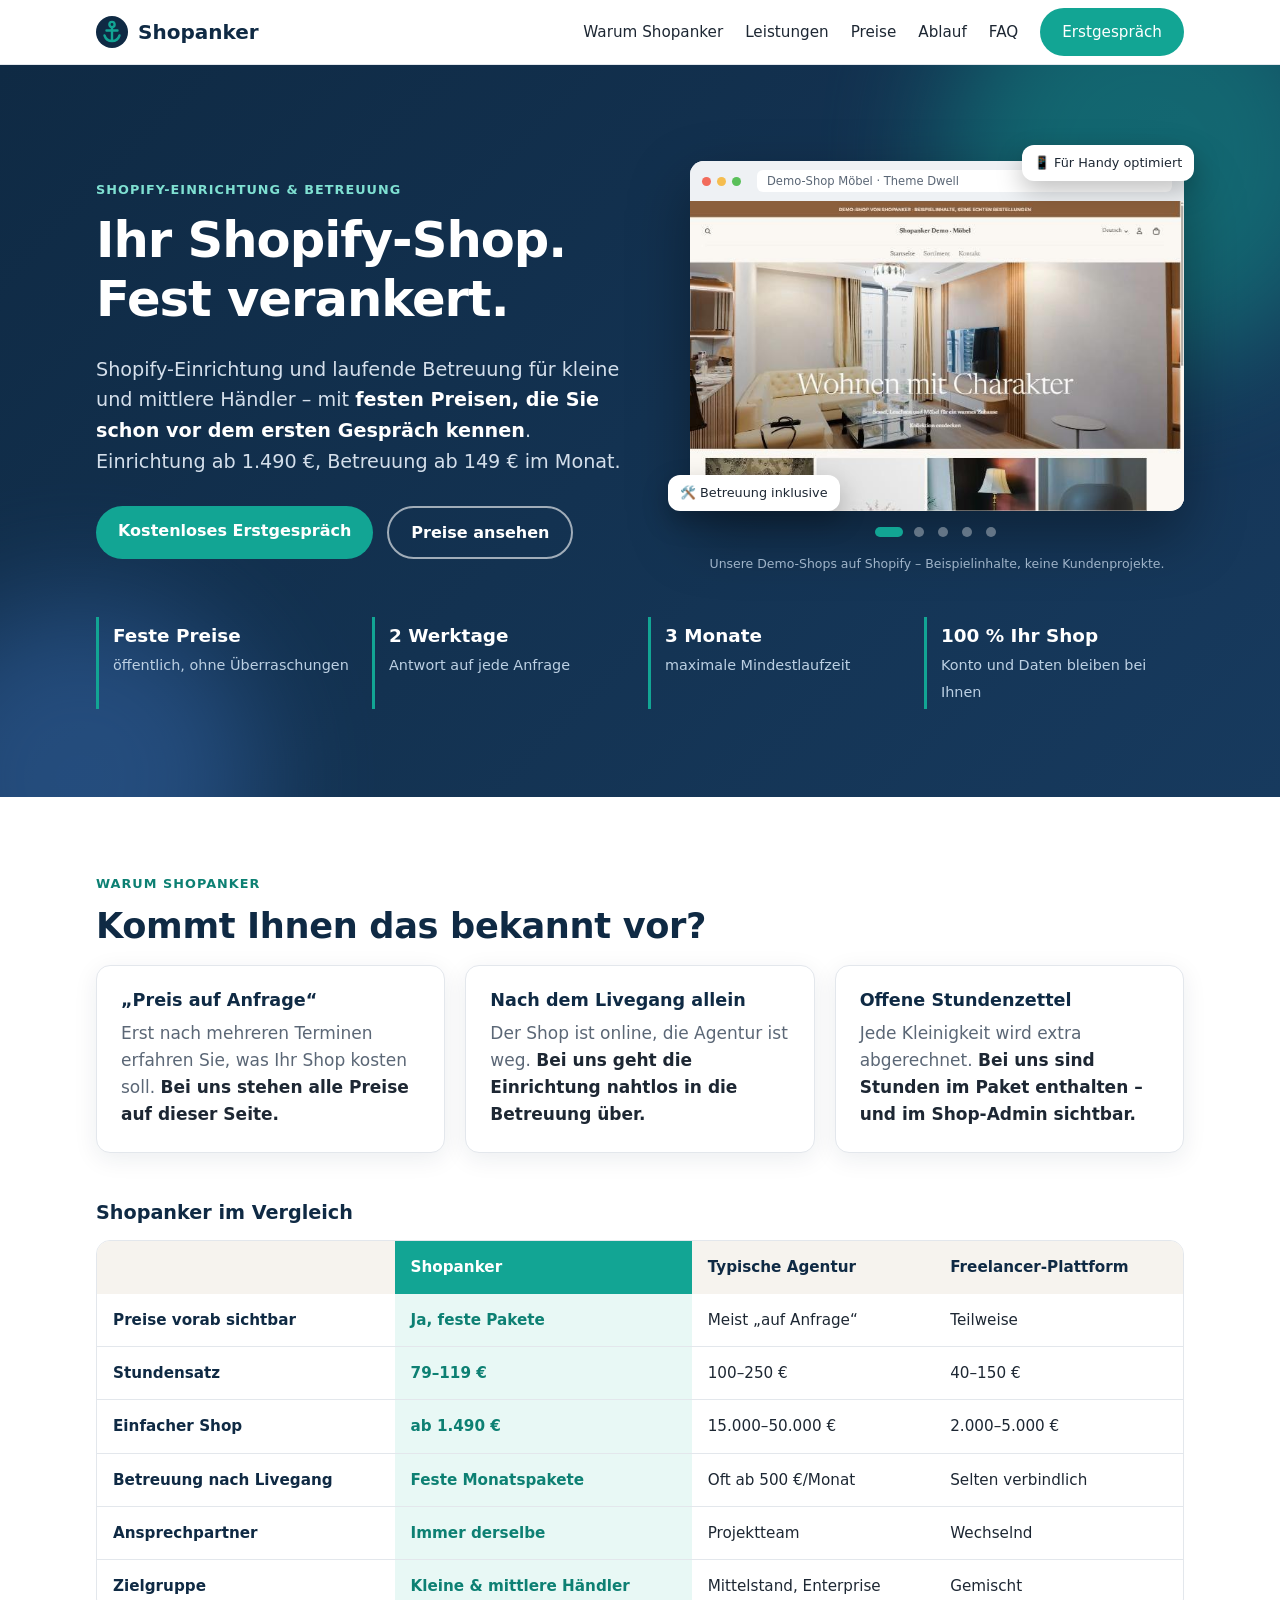
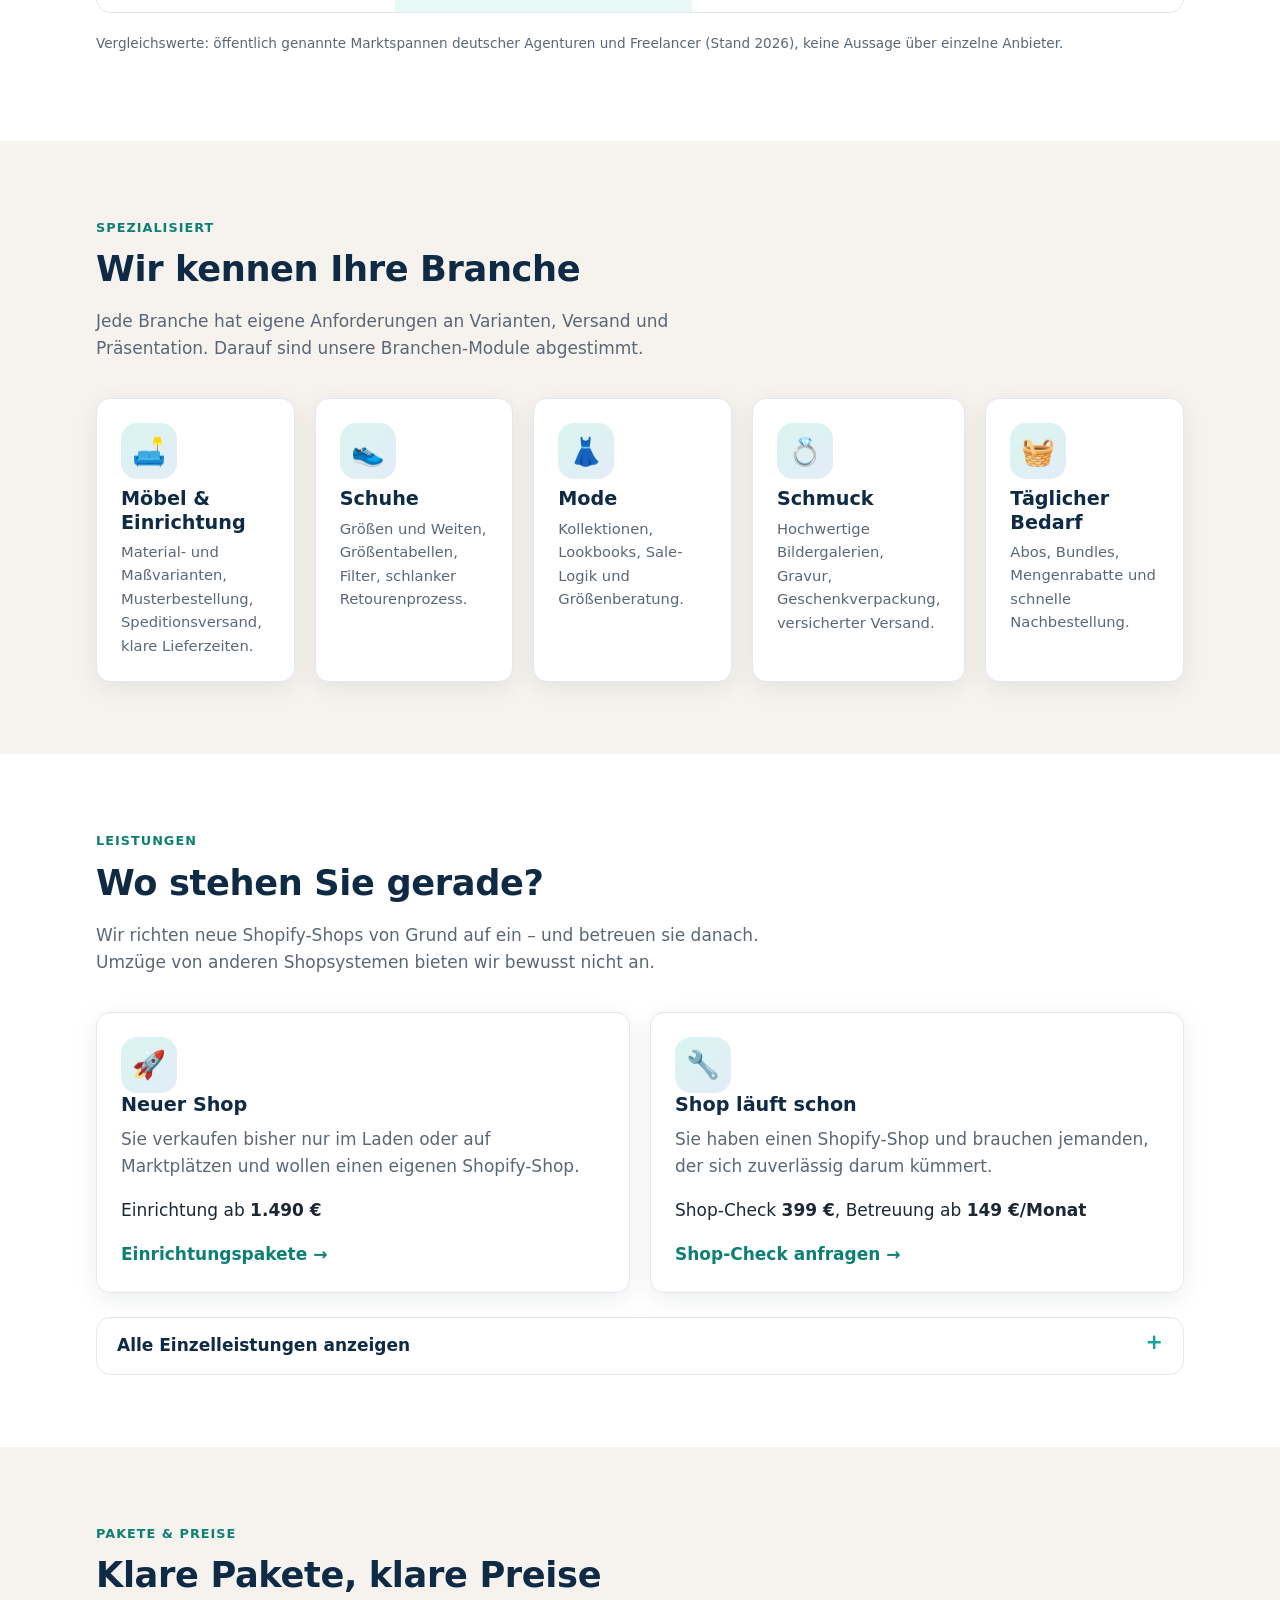
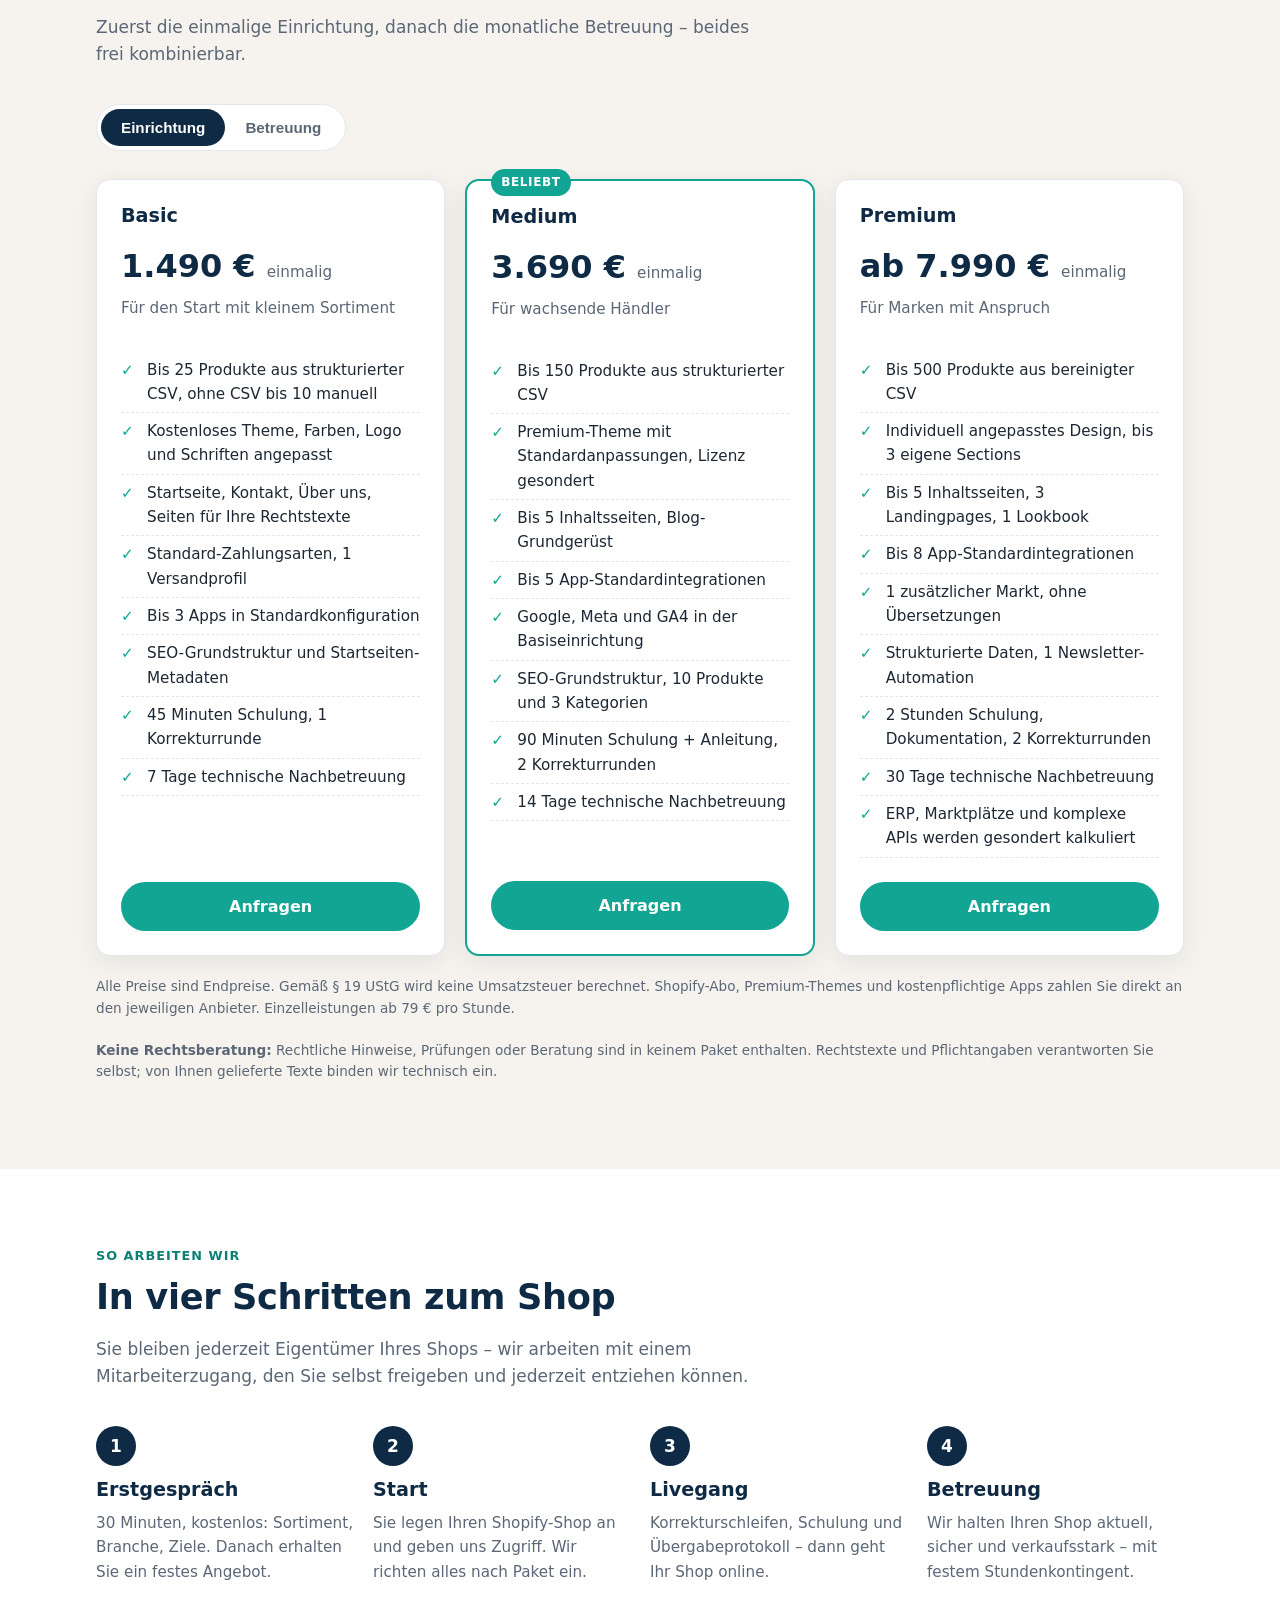
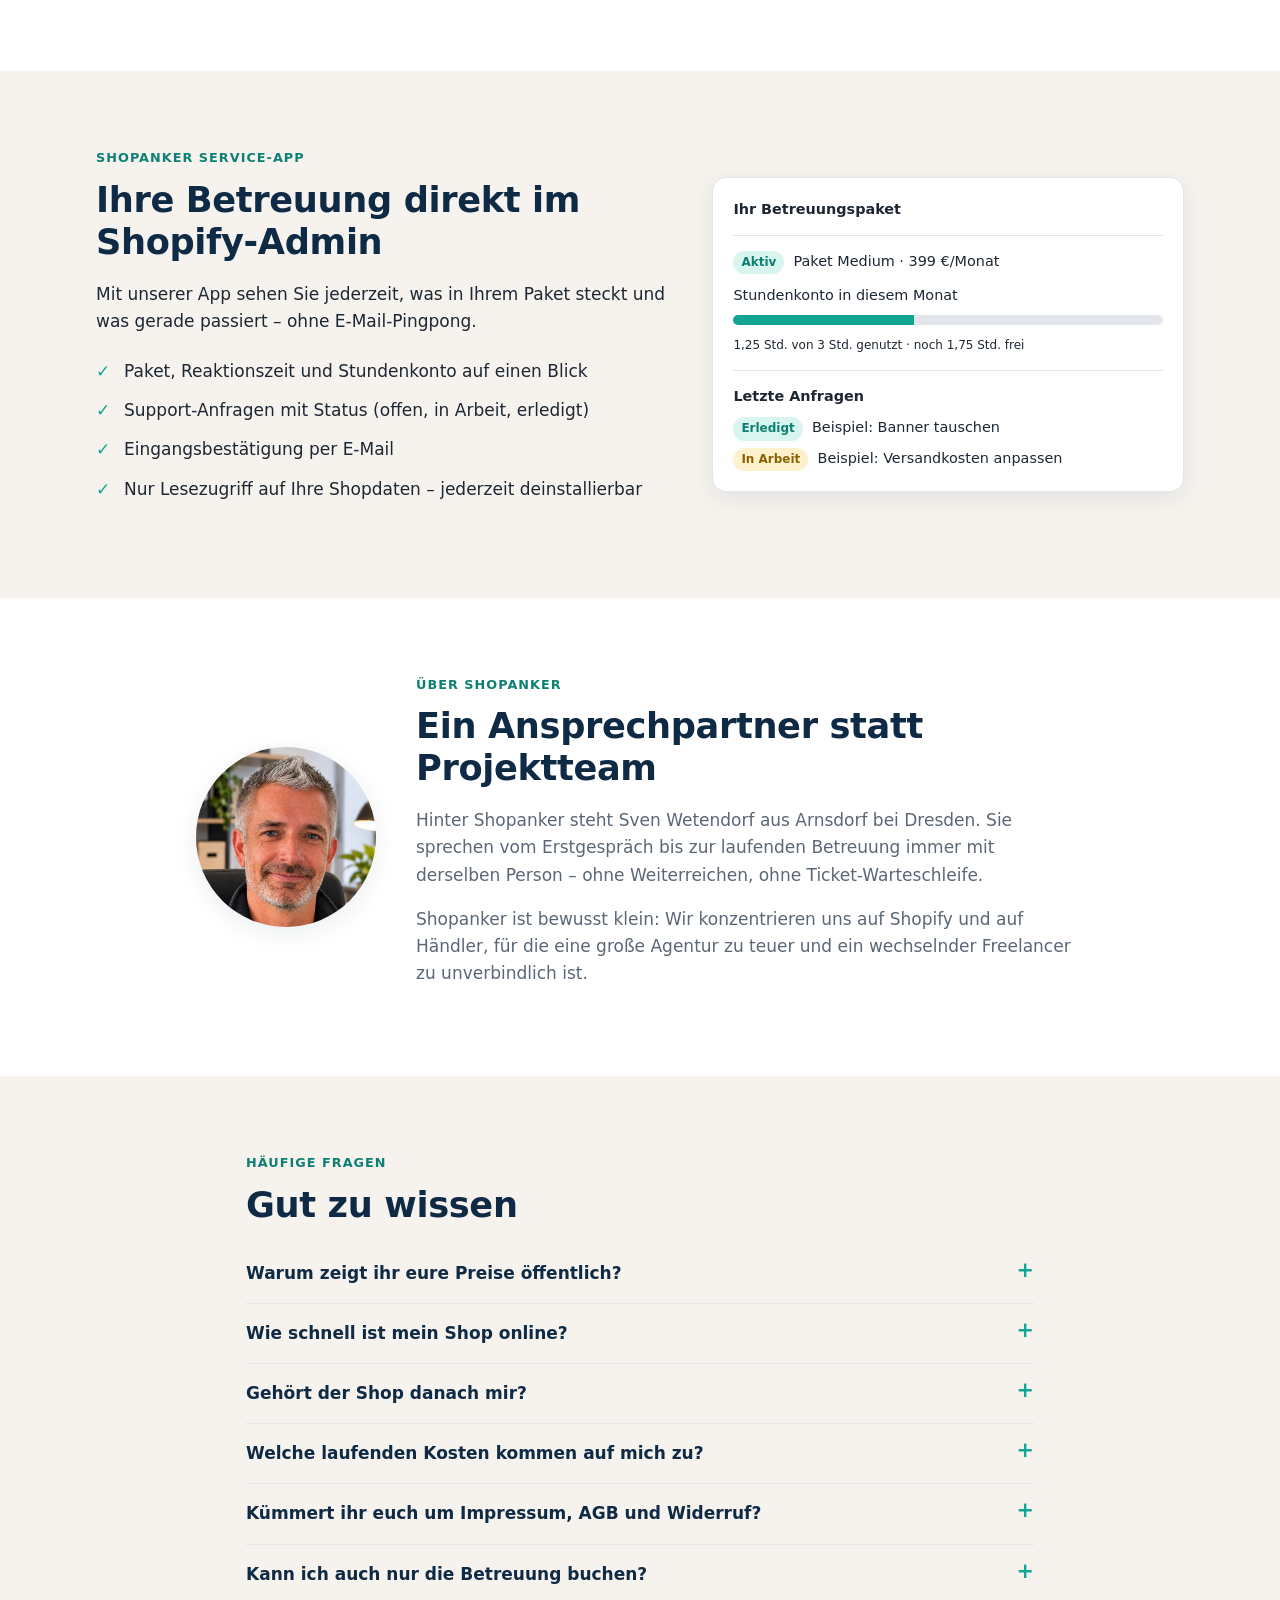
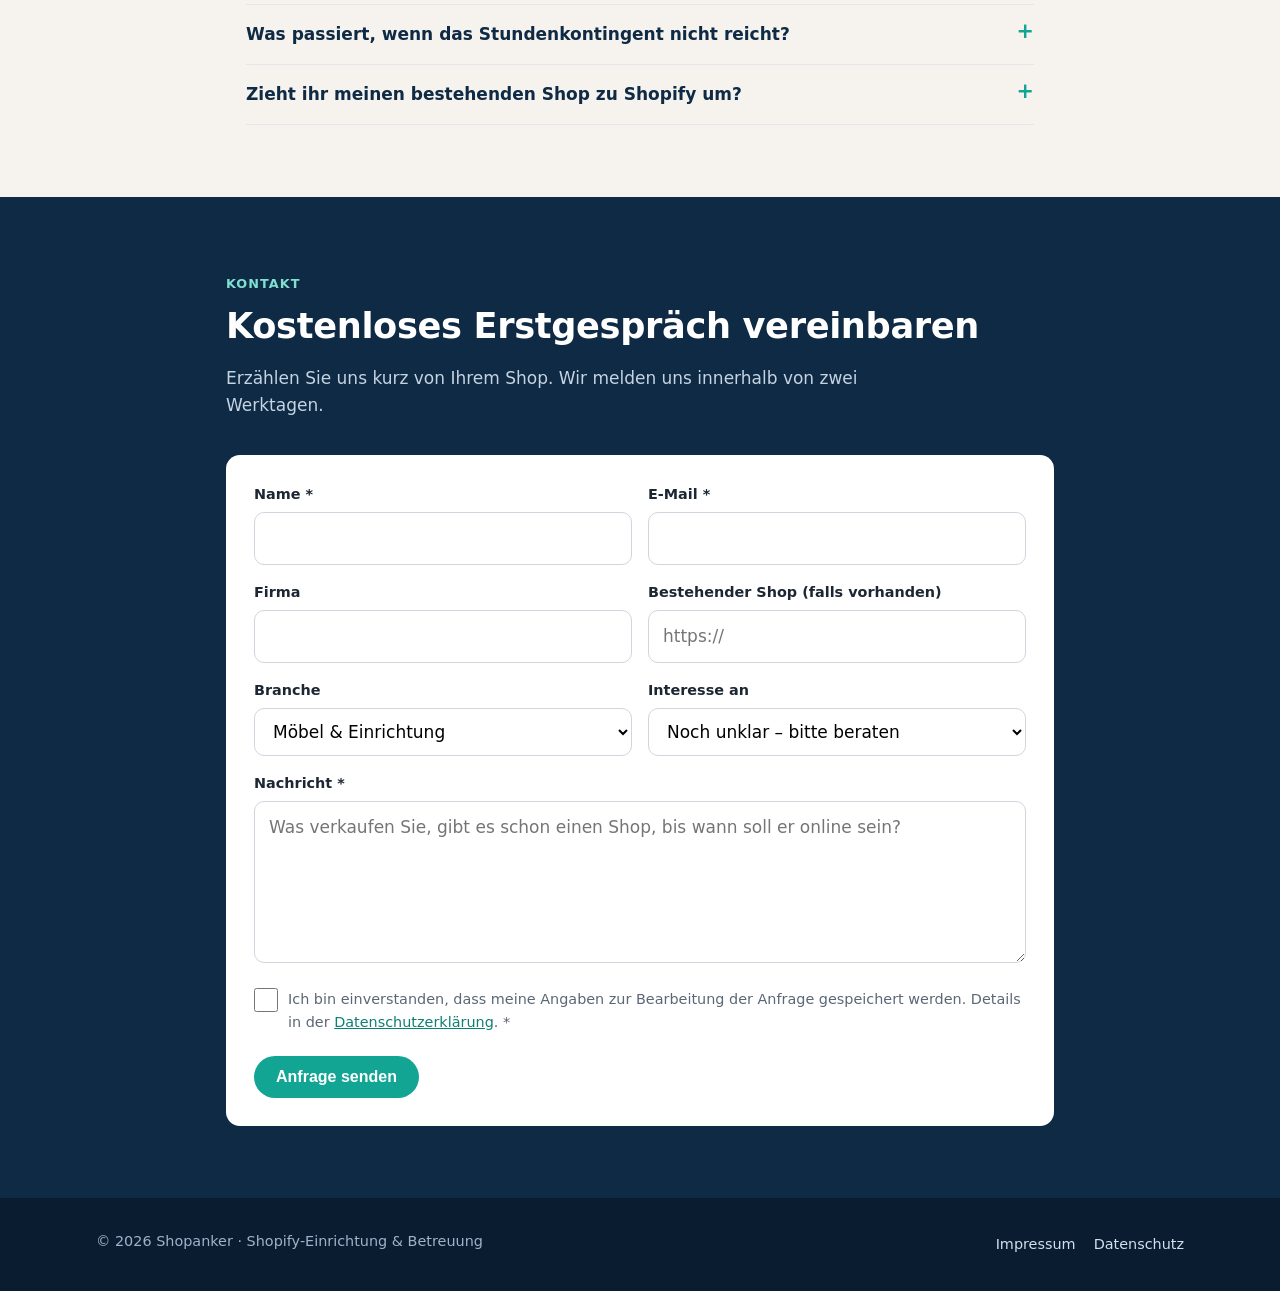
==== commit 9a8a5646: "Zwei Stundensaetze: Pflege 79 Euro, Technik 119 Euro Co-Authored-By: Claude Opus 5.5 <noreply@anthro" ====
--- a/index.html
+++ b/index.html
@@ -127,7 +127,7 @@
         </thead>
         <tbody>
           <tr><th>Preise vorab sichtbar</th><td class="us">Ja, feste Pakete</td><td>Meist „auf Anfrage“</td><td>Teilweise</td></tr>
-          <tr><th>Stundensatz</th><td class="us">119 €</td><td>100–250 €</td><td>40–150 €</td></tr>
+          <tr><th>Stundensatz</th><td class="us">79–119 €</td><td>100–250 €</td><td>40–150 €</td></tr>
           <tr><th>Einfacher Shop</th><td class="us">ab 1.490 €</td><td>15.000–50.000 €</td><td>2.000–5.000 €</td></tr>
           <tr><th>Betreuung nach Livegang</th><td class="us">Feste Monatspakete</td><td>Oft ab 500 €/Monat</td><td>Selten verbindlich</td></tr>
           <tr><th>Ansprechpartner</th><td class="us">Immer derselbe</td><td>Projektteam</td><td>Wechselnd</td></tr>
@@ -178,7 +178,7 @@
     <details class="extras">
       <summary>Alle Einzelleistungen anzeigen</summary>
       <ul>
-        <li>Arbeitsstunde ohne Paket: 119 €</li>
+        <li>Arbeitsstunde Pflege: 79 €</li><li>Arbeitsstunde Technik: 119 €</li>
         <li>Produkt-Import bis 100 Produkte (CSV): 199 €</li>
         <li>Shop-Check mit schriftlichem Bericht (Technik, Ladezeit, Struktur): 399 €</li>
         <li>Zusätzliche Sprache oder zusätzlicher Markt: ab 649 €</li>
@@ -265,7 +265,7 @@
             <li>1 Stunde Gesamtbudget pro Monat</li>
             <li>Monatliche Prüfung von Shop, Theme und Apps</li>
             <li>Erstreaktion innerhalb von 3 Werktagen</li>
-            <li>Zusatzstunden nach Freigabe: 119 €</li>
+            <li>Zusatzstunden nach Freigabe: 79 € Pflege, 119 € Technik</li>
           </ul>
           <a class="btn" href="#kontakt" data-paket="Betreuung Basic">Anfragen</a>
         </div>
@@ -280,7 +280,7 @@
             <li>Bis 5 einfache Produktänderungen, 1 Bannerwechsel</li>
             <li>1 kleine SEO-Optimierung, Kurzbericht</li>
             <li>Erstreaktion innerhalb eines Werktags</li>
-            <li>Zusatzstunden nach Freigabe: 119 €</li>
+            <li>Zusatzstunden nach Freigabe: 79 € Pflege, 119 € Technik</li>
           </ul>
           <a class="btn" href="#kontakt" data-paket="Betreuung Medium">Anfragen</a>
         </div>
@@ -295,7 +295,7 @@
             <li>Bis 3 SEO-Maßnahmen, 1 einfacher Newsletter</li>
             <li>Monatsbericht + 30-Minuten-Gespräch</li>
             <li>Erstreaktion innerhalb von 4 Arbeitsstunden</li>
-            <li>Zusatzstunden nach Freigabe: 119 €</li>
+            <li>Zusatzstunden nach Freigabe: 79 € Pflege, 119 € Technik</li>
           </ul>
           <a class="btn" href="#kontakt" data-paket="Betreuung Premium">Anfragen</a>
         </div>
@@ -303,7 +303,7 @@
       <p class="note">Betreuung: Mindestlaufzeit 3 Monate, danach monatlich kündbar.</p>
     </div>
 
-    <p class="note">Alle Preise sind Endpreise. Gemäß § 19 UStG wird keine Umsatzsteuer berechnet. Shopify-Abo, Premium-Themes und kostenpflichtige Apps zahlen Sie direkt an den jeweiligen Anbieter. Einzelleistungen: 119 € pro Stunde.</p>
+    <p class="note">Alle Preise sind Endpreise. Gemäß § 19 UStG wird keine Umsatzsteuer berechnet. Shopify-Abo, Premium-Themes und kostenpflichtige Apps zahlen Sie direkt an den jeweiligen Anbieter. Einzelleistungen ab 79 € pro Stunde.</p>
     <p class="note"><strong>Keine Rechtsberatung:</strong> Rechtliche Hinweise, Prüfungen oder Beratung sind in keinem Paket enthalten. Rechtstexte und Pflichtangaben verantworten Sie selbst; von Ihnen gelieferte Texte binden wir technisch ein.</p>
   </div>
 </section>
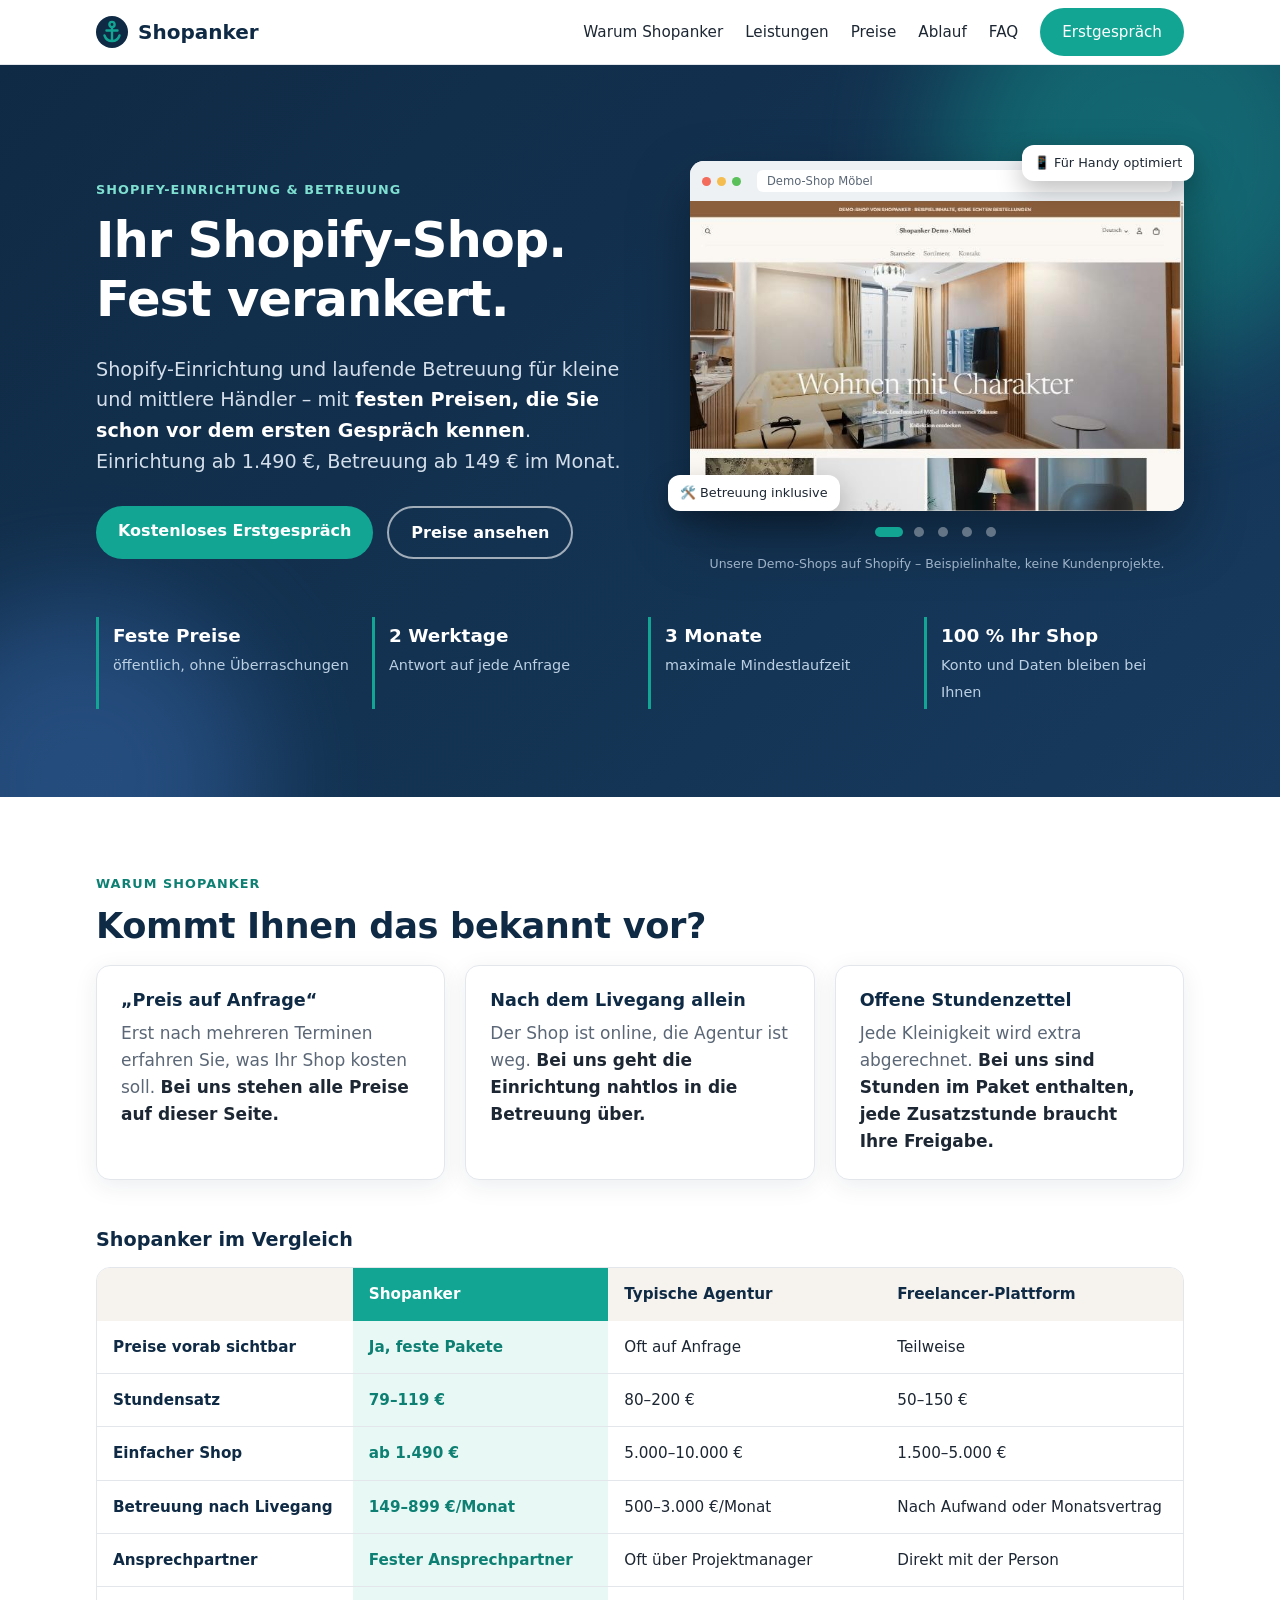
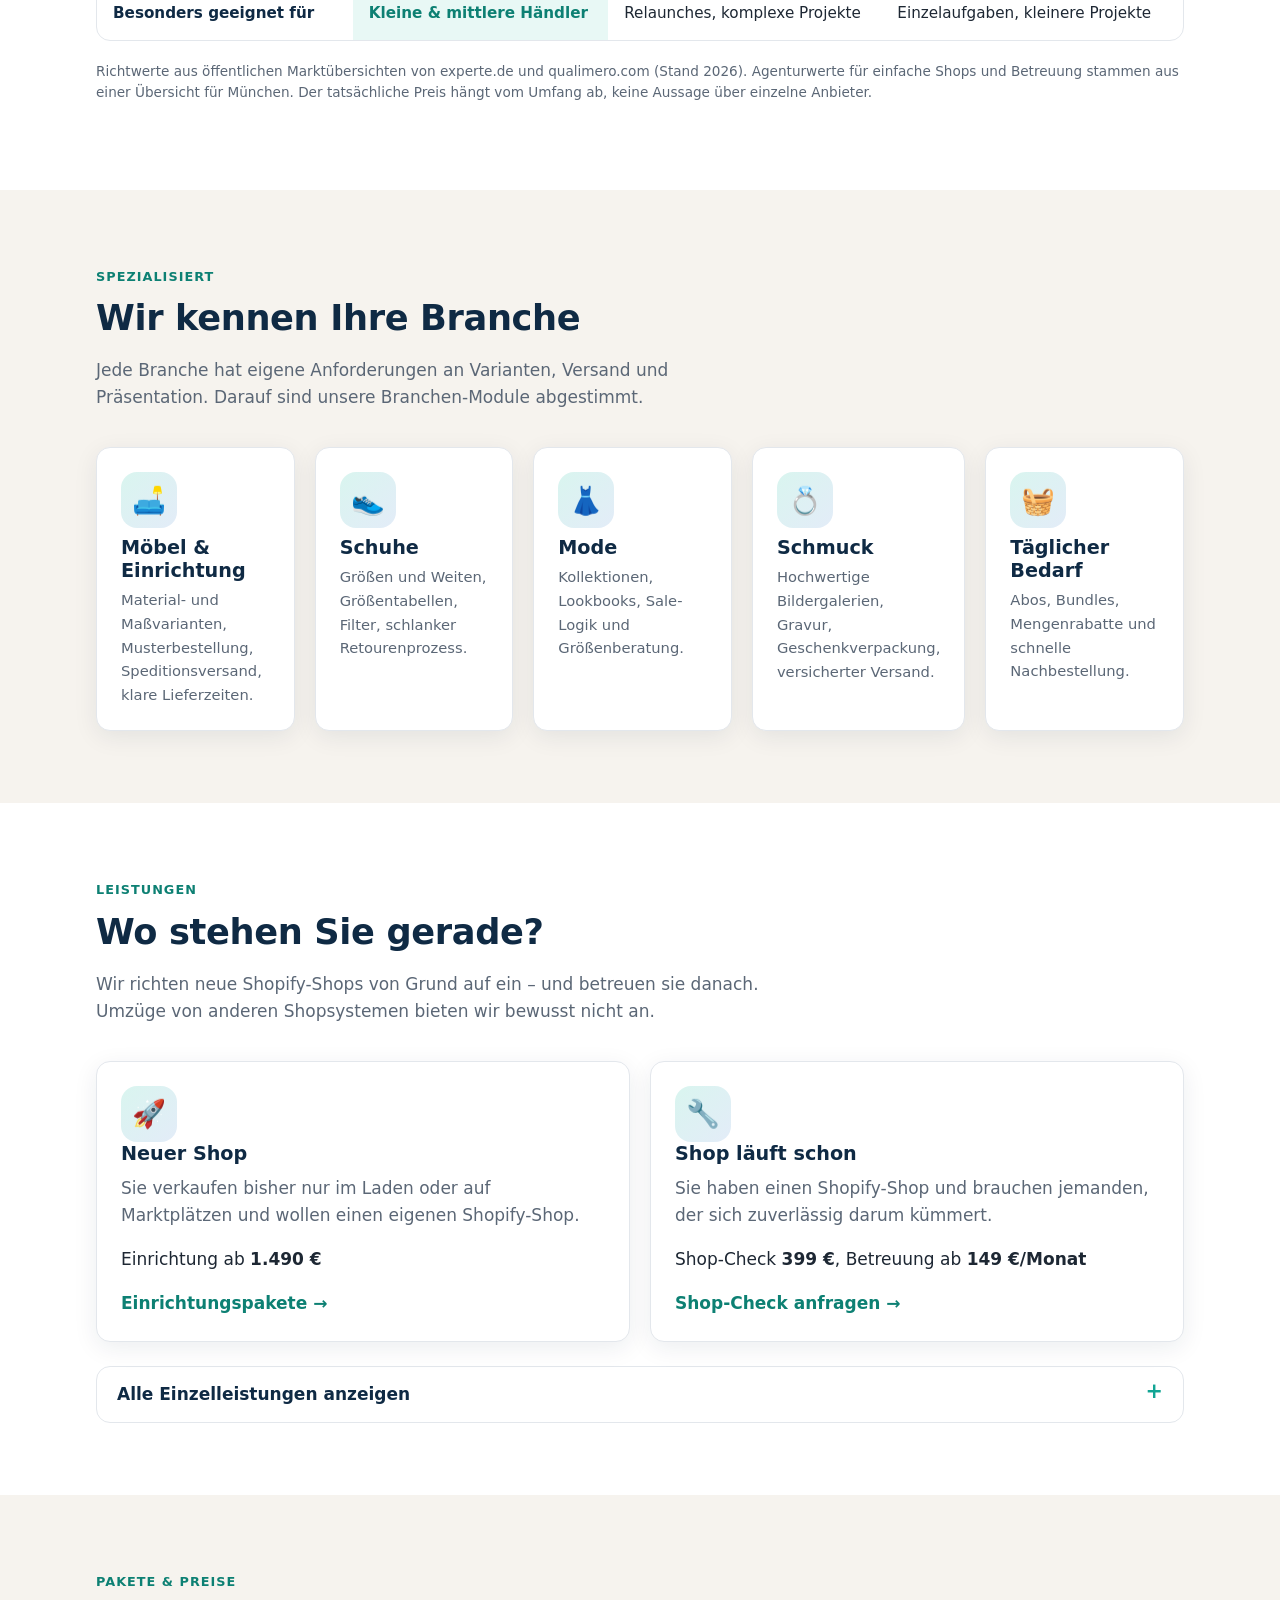
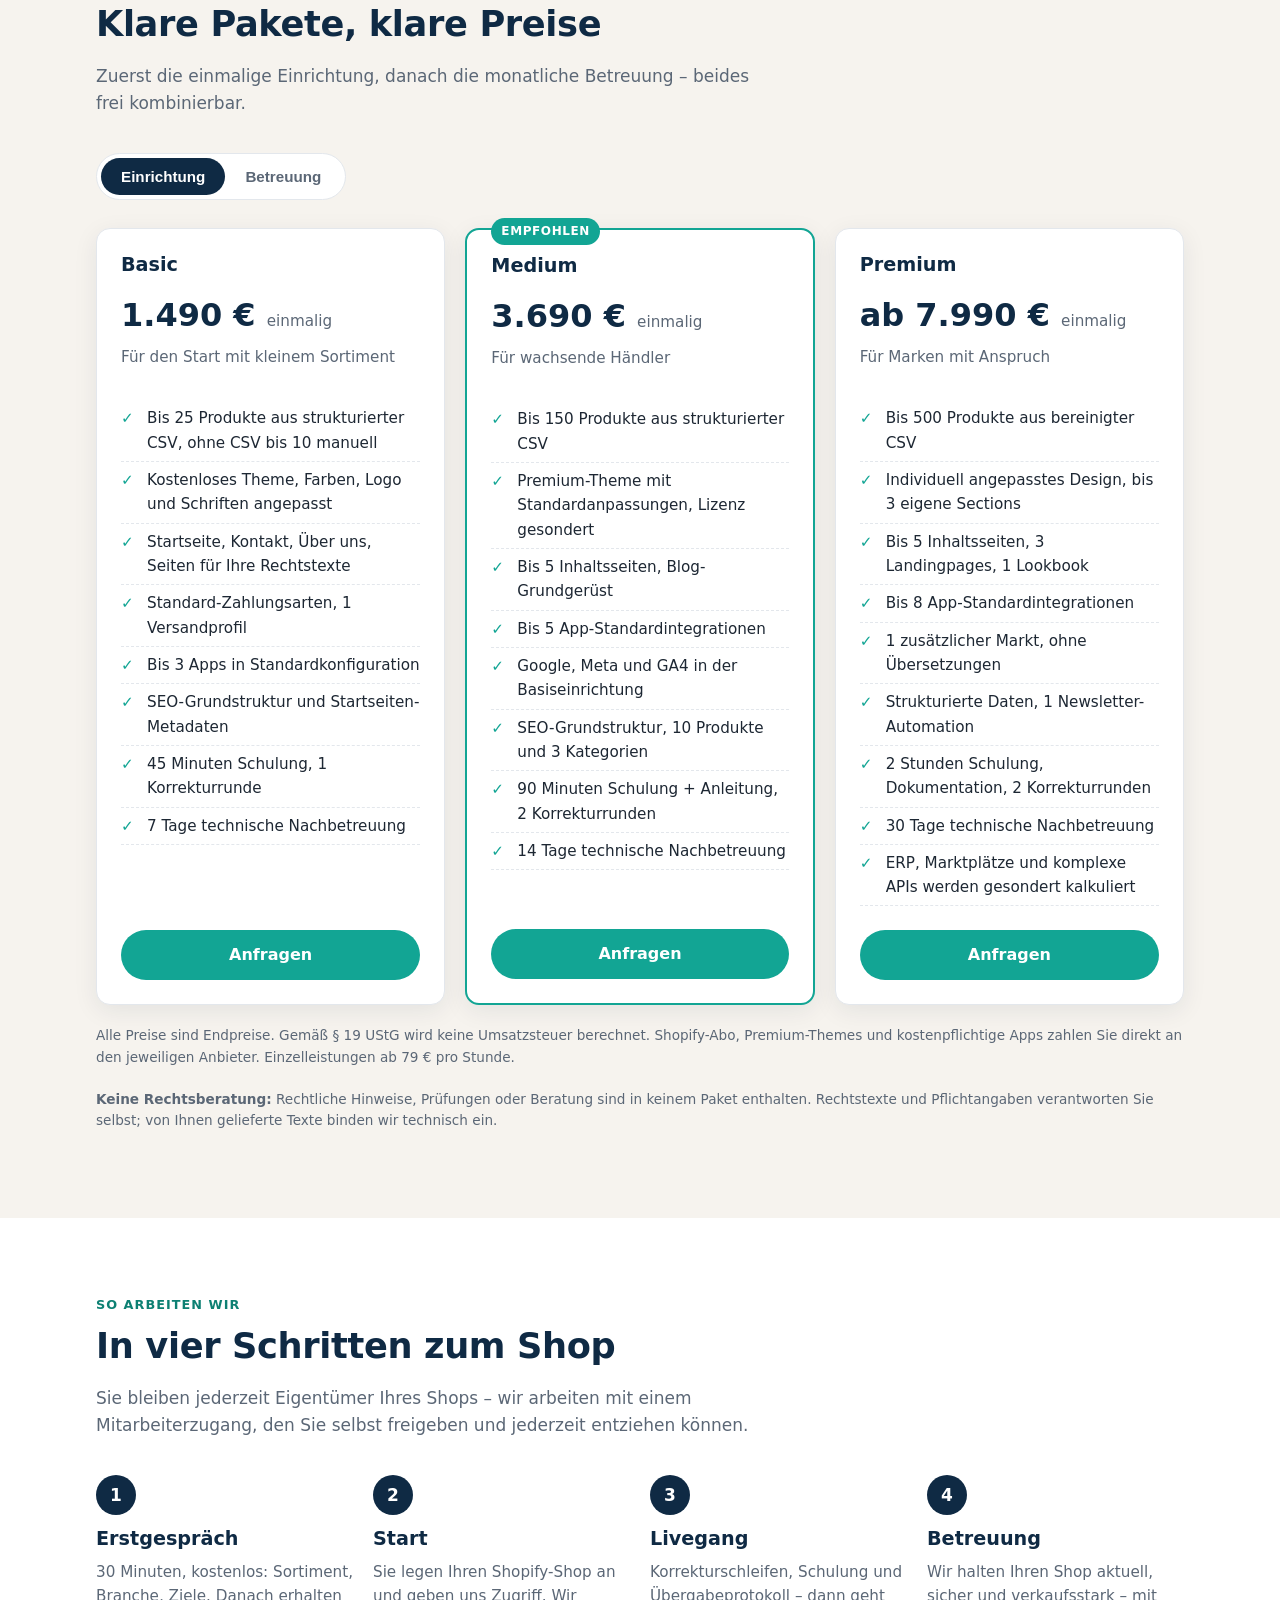
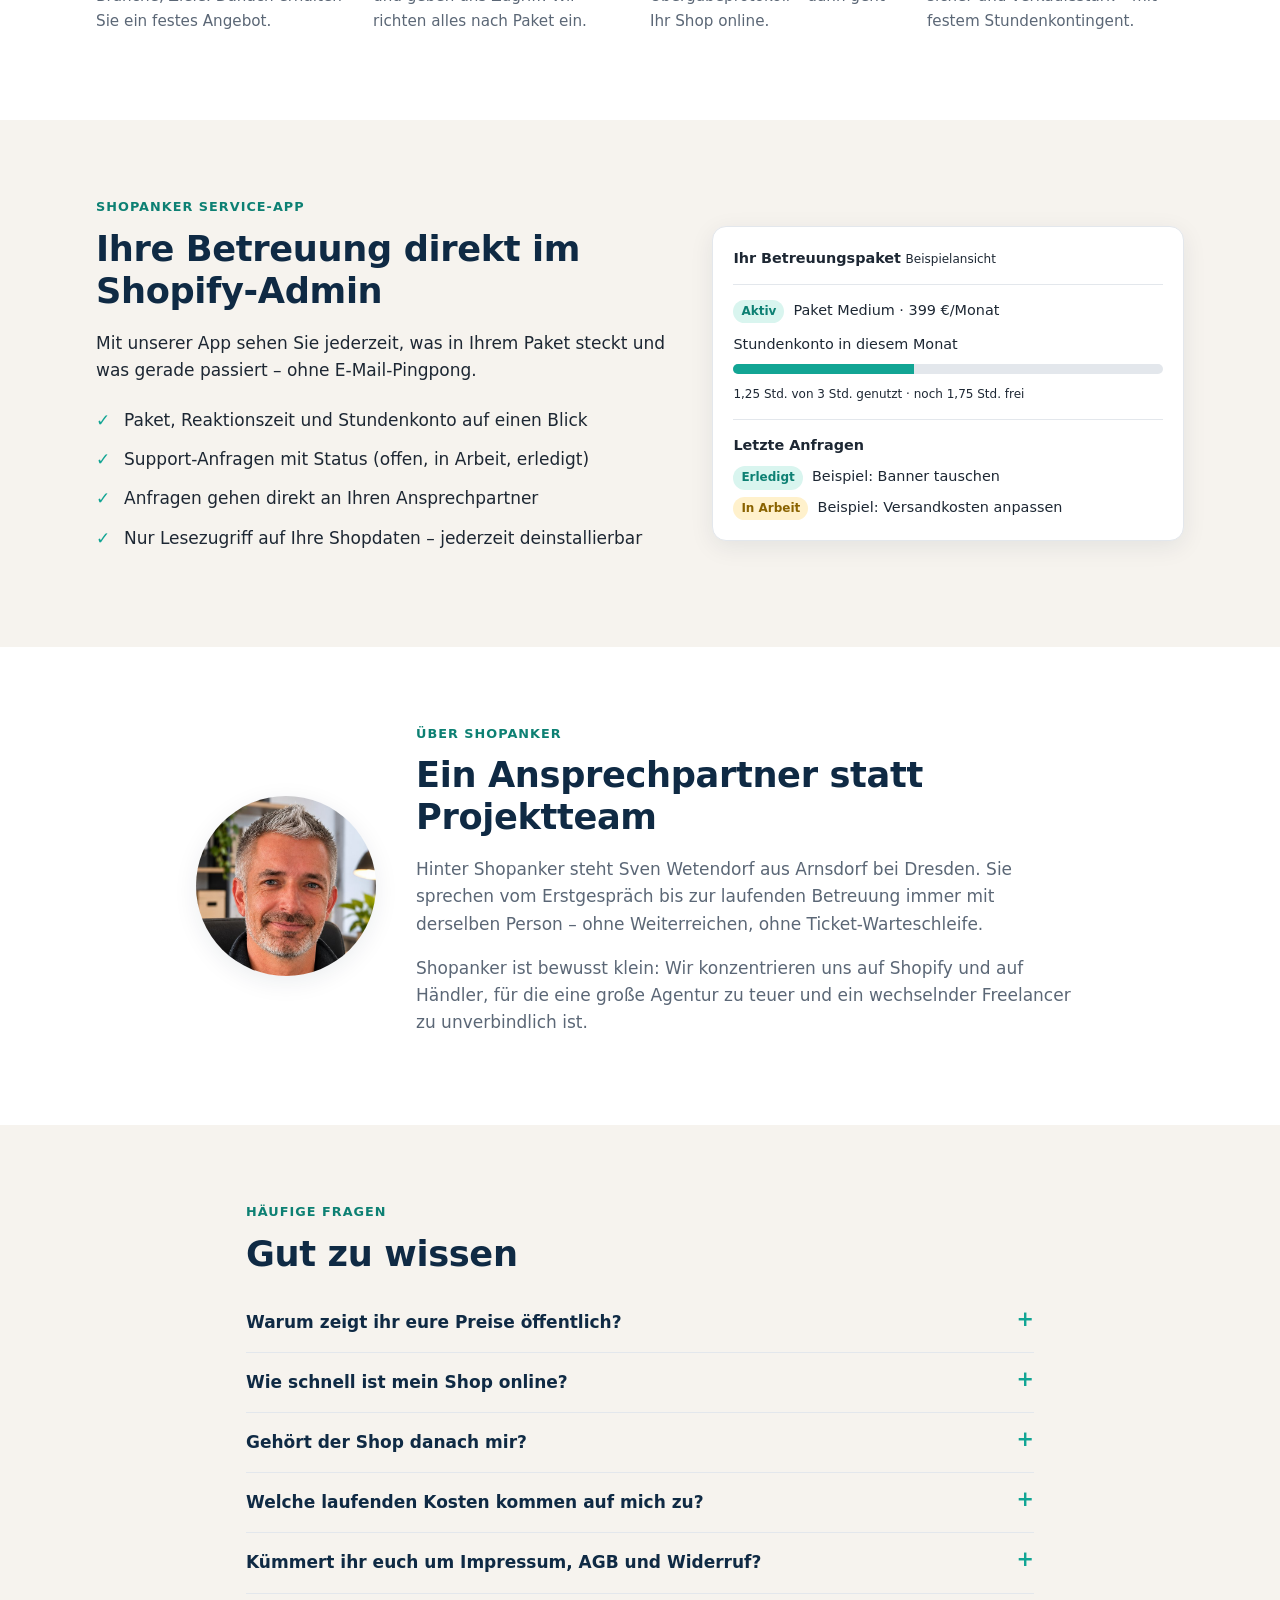
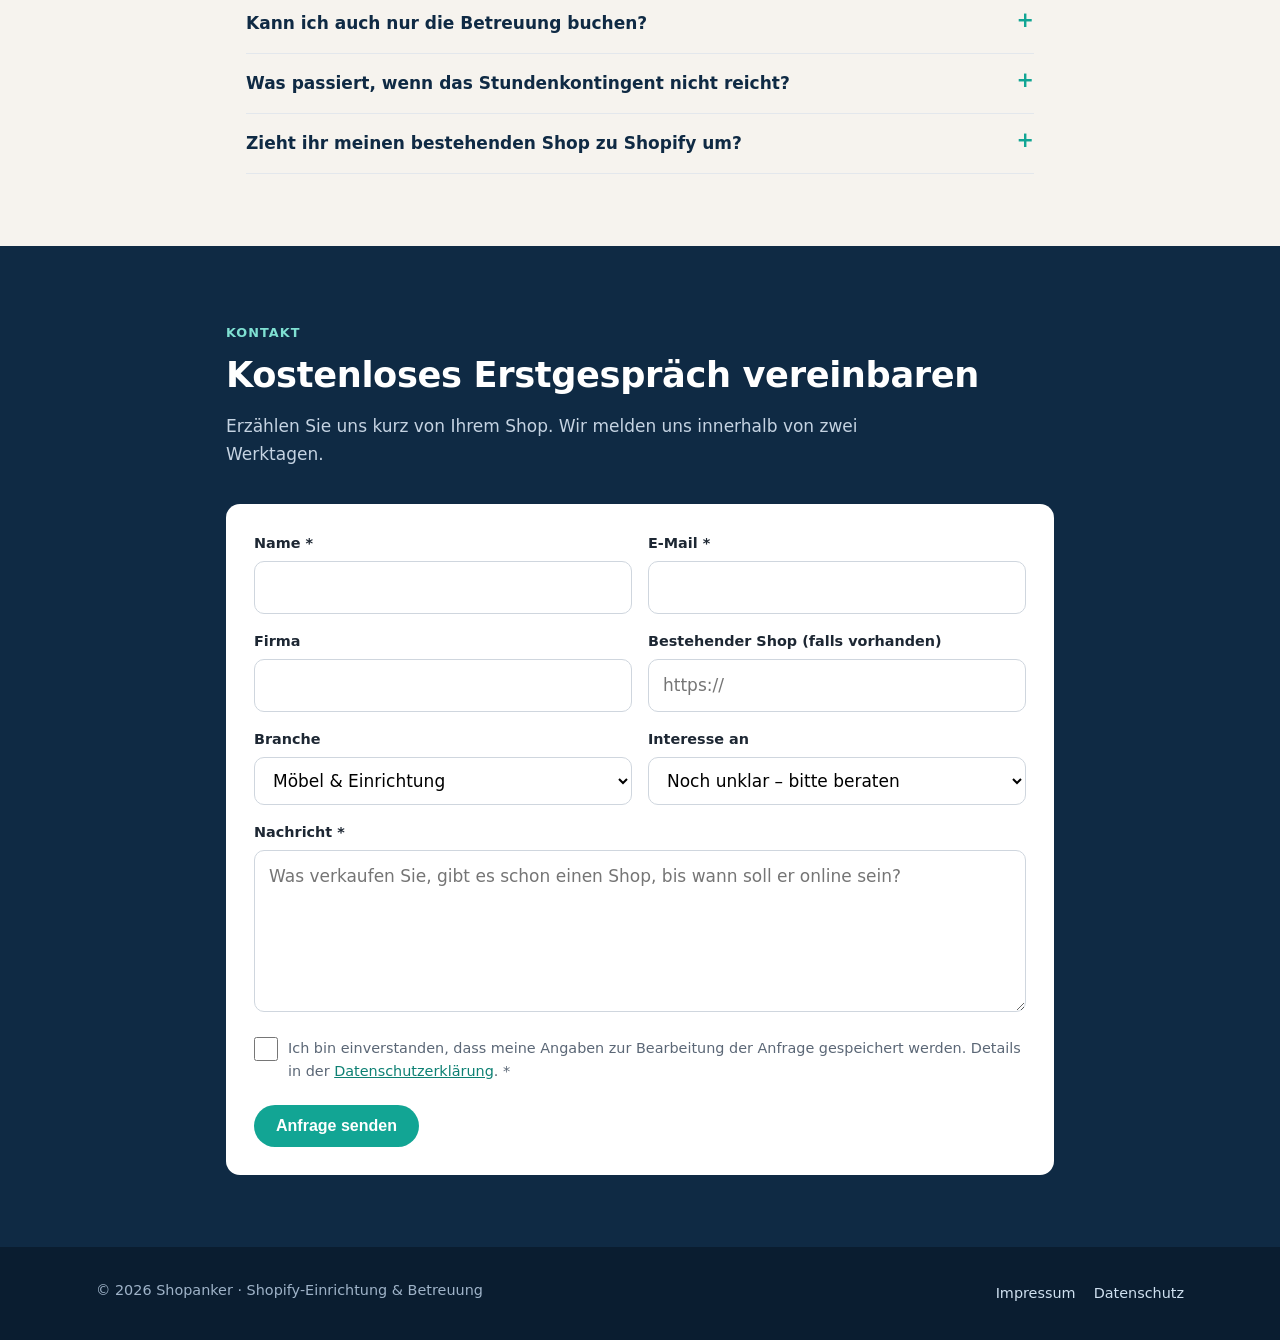
==== commit 15725b8c: "Vergleich belegen, Theme-Namen und unbelegte Aussagen entfernen Co-Authored-By: Claude Opus 5.5 <nor" ====
--- a/index.html
+++ b/index.html
@@ -29,7 +29,7 @@
     "description": "Einrichtung und Betreuung von Shopify-Onlineshops zu festen Paketpreisen.",
     "url": "https://sven6678.github.io/shopanker-website/",
     "areaServed": ["DE", "AT", "CH"],
-    "priceRange": "149 € – 7.990 €",
+    "priceRange": "4 € – 7.990 €",
     "makesOffer": [
       {"@type": "Offer", "name": "Shopify-Einrichtung Basic", "price": "990", "priceCurrency": "EUR"},
       {"@type": "Offer", "name": "Shopify-Einrichtung Medium", "price": "2490", "priceCurrency": "EUR"},
@@ -79,13 +79,13 @@
     </div>
     <div class="hero-visual">
       <figure class="browser slider" aria-roledescription="Karussell" aria-label="Demo-Shops von Shopanker">
-        <div class="browser-bar"><i></i><i></i><i></i><span class="slide-label" aria-live="polite">Demo-Shop Möbel · Theme Dwell</span></div>
+        <div class="browser-bar"><i></i><i></i><i></i><span class="slide-label" aria-live="polite">Demo-Shop Möbel</span></div>
         <div class="slides">
-          <img class="active" src="img/demo-moebel.jpg?v=2" width="692" height="433" alt="Startseite des Demo-Shops Möbel (Theme Dwell)" data-label="Demo-Shop Möbel · Theme Dwell">
-          <img src="img/demo-schuhe.jpg?v=2" width="692" height="433" alt="Startseite des Demo-Shops Schuhe (Theme Horizon)" data-label="Demo-Shop Schuhe · Theme Horizon" loading="lazy">
-          <img src="img/demo-mode.jpg?v=2" width="692" height="433" alt="Startseite des Demo-Shops Mode (Theme Horizon)" data-label="Demo-Shop Mode · Theme Horizon" loading="lazy">
-          <img src="img/demo-schmuck.jpg?v=2" width="692" height="433" alt="Startseite des Demo-Shops Schmuck (Theme Dwell)" data-label="Demo-Shop Schmuck · Theme Dwell" loading="lazy">
-          <img src="img/demo-alltag.jpg?v=2" width="692" height="433" alt="Startseite des Demo-Shops Täglicher Bedarf (Theme Horizon)" data-label="Demo-Shop Täglicher Bedarf · Theme Horizon" loading="lazy">
+          <img class="active" src="img/demo-moebel.jpg?v=2" width="692" height="433" alt="Startseite des Demo-Shops Möbel" data-label="Demo-Shop Möbel">
+          <img src="img/demo-schuhe.jpg?v=2" width="692" height="433" alt="Startseite des Demo-Shops Schuhe" data-label="Demo-Shop Schuhe" loading="lazy">
+          <img src="img/demo-mode.jpg?v=2" width="692" height="433" alt="Startseite des Demo-Shops Mode" data-label="Demo-Shop Mode" loading="lazy">
+          <img src="img/demo-schmuck.jpg?v=2" width="692" height="433" alt="Startseite des Demo-Shops Schmuck" data-label="Demo-Shop Schmuck" loading="lazy">
+          <img src="img/demo-alltag.jpg?v=2" width="692" height="433" alt="Startseite des Demo-Shops Täglicher Bedarf" data-label="Demo-Shop Täglicher Bedarf" loading="lazy">
         </div>
       </figure>
       <div class="slide-dots" role="group" aria-label="Demo-Shop wählen">
@@ -116,7 +116,7 @@
     <div class="grid grid-3 pains">
       <div class="card"><h3>„Preis auf Anfrage“</h3><p>Erst nach mehreren Terminen erfahren Sie, was Ihr Shop kosten soll. <strong>Bei uns stehen alle Preise auf dieser Seite.</strong></p></div>
       <div class="card"><h3>Nach dem Livegang allein</h3><p>Der Shop ist online, die Agentur ist weg. <strong>Bei uns geht die Einrichtung nahtlos in die Betreuung über.</strong></p></div>
-      <div class="card"><h3>Offene Stundenzettel</h3><p>Jede Kleinigkeit wird extra abgerechnet. <strong>Bei uns sind Stunden im Paket enthalten – und im Shop-Admin sichtbar.</strong></p></div>
+      <div class="card"><h3>Offene Stundenzettel</h3><p>Jede Kleinigkeit wird extra abgerechnet. <strong>Bei uns sind Stunden im Paket enthalten, jede Zusatzstunde braucht Ihre Freigabe.</strong></p></div>
     </div>
 
     <h3 style="margin-top:48px">Shopanker im Vergleich</h3>
@@ -126,16 +126,16 @@
           <tr><th></th><th class="us">Shopanker</th><th>Typische Agentur</th><th>Freelancer-Plattform</th></tr>
         </thead>
         <tbody>
-          <tr><th>Preise vorab sichtbar</th><td class="us">Ja, feste Pakete</td><td>Meist „auf Anfrage“</td><td>Teilweise</td></tr>
-          <tr><th>Stundensatz</th><td class="us">79–119 €</td><td>100–250 €</td><td>40–150 €</td></tr>
-          <tr><th>Einfacher Shop</th><td class="us">ab 1.490 €</td><td>15.000–50.000 €</td><td>2.000–5.000 €</td></tr>
-          <tr><th>Betreuung nach Livegang</th><td class="us">Feste Monatspakete</td><td>Oft ab 500 €/Monat</td><td>Selten verbindlich</td></tr>
-          <tr><th>Ansprechpartner</th><td class="us">Immer derselbe</td><td>Projektteam</td><td>Wechselnd</td></tr>
-          <tr><th>Zielgruppe</th><td class="us">Kleine &amp; mittlere Händler</td><td>Mittelstand, Enterprise</td><td>Gemischt</td></tr>
+          <tr><th>Preise vorab sichtbar</th><td class="us">Ja, feste Pakete</td><td>Oft auf Anfrage</td><td>Teilweise</td></tr>
+          <tr><th>Stundensatz</th><td class="us">79–119 €</td><td>80–200 €</td><td>50–150 €</td></tr>
+          <tr><th>Einfacher Shop</th><td class="us">ab 1.490 €</td><td>5.000–10.000 €</td><td>1.500–5.000 €</td></tr>
+          <tr><th>Betreuung nach Livegang</th><td class="us">149–899 €/Monat</td><td>500–3.000 €/Monat</td><td>Nach Aufwand oder Monatsvertrag</td></tr>
+          <tr><th>Ansprechpartner</th><td class="us">Fester Ansprechpartner</td><td>Oft über Projektmanager</td><td>Direkt mit der Person</td></tr>
+          <tr><th>Besonders geeignet für</th><td class="us">Kleine &amp; mittlere Händler</td><td>Relaunches, komplexe Projekte</td><td>Einzelaufgaben, kleinere Projekte</td></tr>
         </tbody>
       </table>
     </div>
-    <p class="note">Vergleichswerte: öffentlich genannte Marktspannen deutscher Agenturen und Freelancer (Stand 2026), keine Aussage über einzelne Anbieter.</p>
+    <p class="note">Richtwerte aus öffentlichen Marktübersichten von experte.de und qualimero.com (Stand 2026). Agenturwerte für einfache Shops und Betreuung stammen aus einer Übersicht für München. Der tatsächliche Preis hängt vom Umfang ab, keine Aussage über einzelne Anbieter.</p>
   </div>
 </section>
 
@@ -219,7 +219,7 @@
           <a class="btn" href="#kontakt" data-paket="Einrichtung Basic">Anfragen</a>
         </div>
         <div class="card price-card featured">
-          <span class="badge">Beliebt</span>
+          <span class="badge">Empfohlen</span>
           <h3>Medium</h3>
           <div class="price">3.690 € <small>einmalig</small></div>
           <p class="for">Für wachsende Händler</p>
@@ -270,7 +270,7 @@
           <a class="btn" href="#kontakt" data-paket="Betreuung Basic">Anfragen</a>
         </div>
         <div class="card price-card featured">
-          <span class="badge">Beliebt</span>
+          <span class="badge">Empfohlen</span>
           <h3>Medium</h3>
           <div class="price">399 € <small>/ Monat</small></div>
           <p class="for">Reaktionszeit: 1 Werktag</p>
@@ -287,7 +287,7 @@
         <div class="card price-card">
           <h3>Premium</h3>
           <div class="price">899 € <small>/ Monat</small></div>
-          <p class="for">Reaktionszeit: 4 Stunden (werktags)</p>
+          <p class="for">Reaktionszeit: 4 Arbeitsstunden</p>
           <ul>
             <li>7 Stunden Gesamtbudget pro Monat</li>
             <li>Werktägliche Shop-Prüfung, monatliche Theme- und App-Prüfung</li>
@@ -331,12 +331,12 @@
       <ul class="check-list">
         <li>Paket, Reaktionszeit und Stundenkonto auf einen Blick</li>
         <li>Support-Anfragen mit Status (offen, in Arbeit, erledigt)</li>
-        <li>Eingangsbestätigung per E-Mail</li>
+        <li>Anfragen gehen direkt an Ihren Ansprechpartner</li>
         <li>Nur Lesezugriff auf Ihre Shopdaten – jederzeit deinstallierbar</li>
       </ul>
     </div>
     <div class="mock" aria-hidden="true">
-      <strong>Ihr Betreuungspaket</strong>
+      <strong>Ihr Betreuungspaket</strong> <small>Beispielansicht</small>
       <hr>
       <span class="pill">Aktiv</span> &nbsp;Paket Medium · 399 €/Monat
       <p style="margin:10px 0 0">Stundenkonto in diesem Monat</p>
